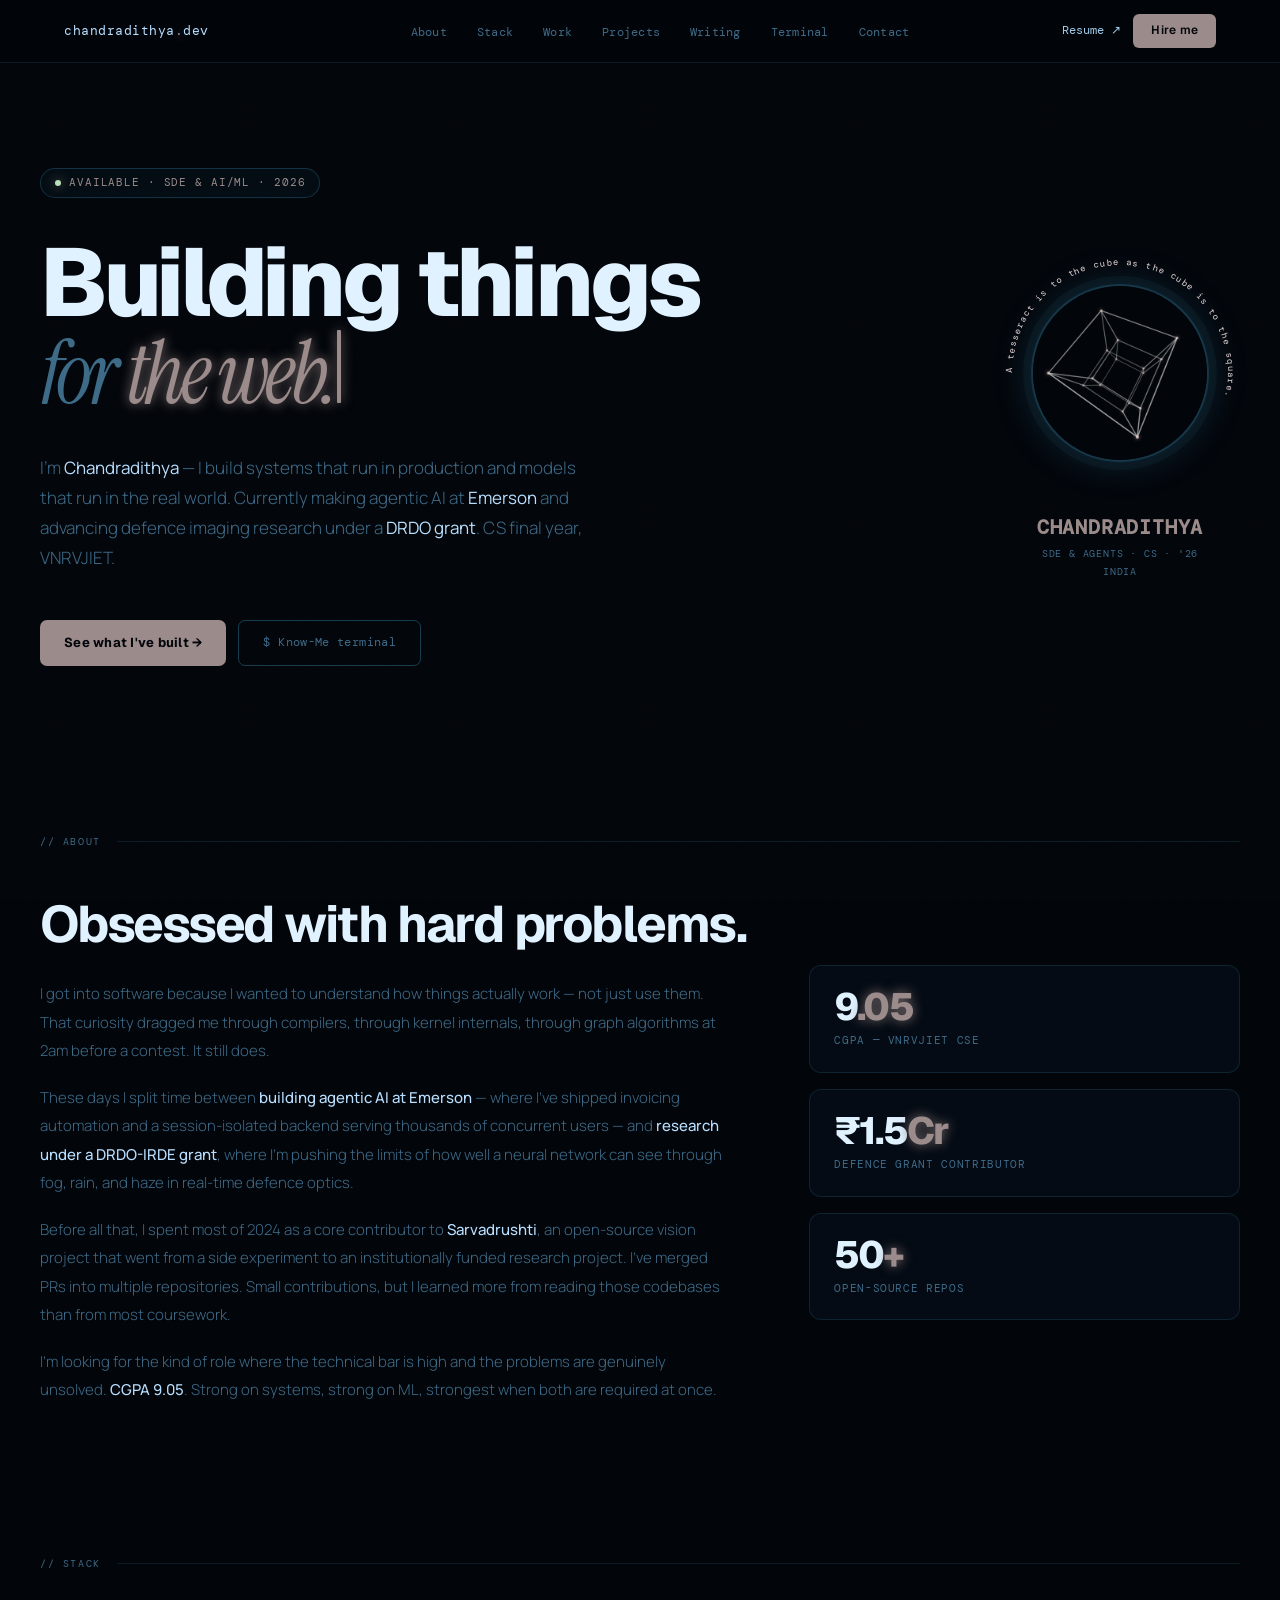
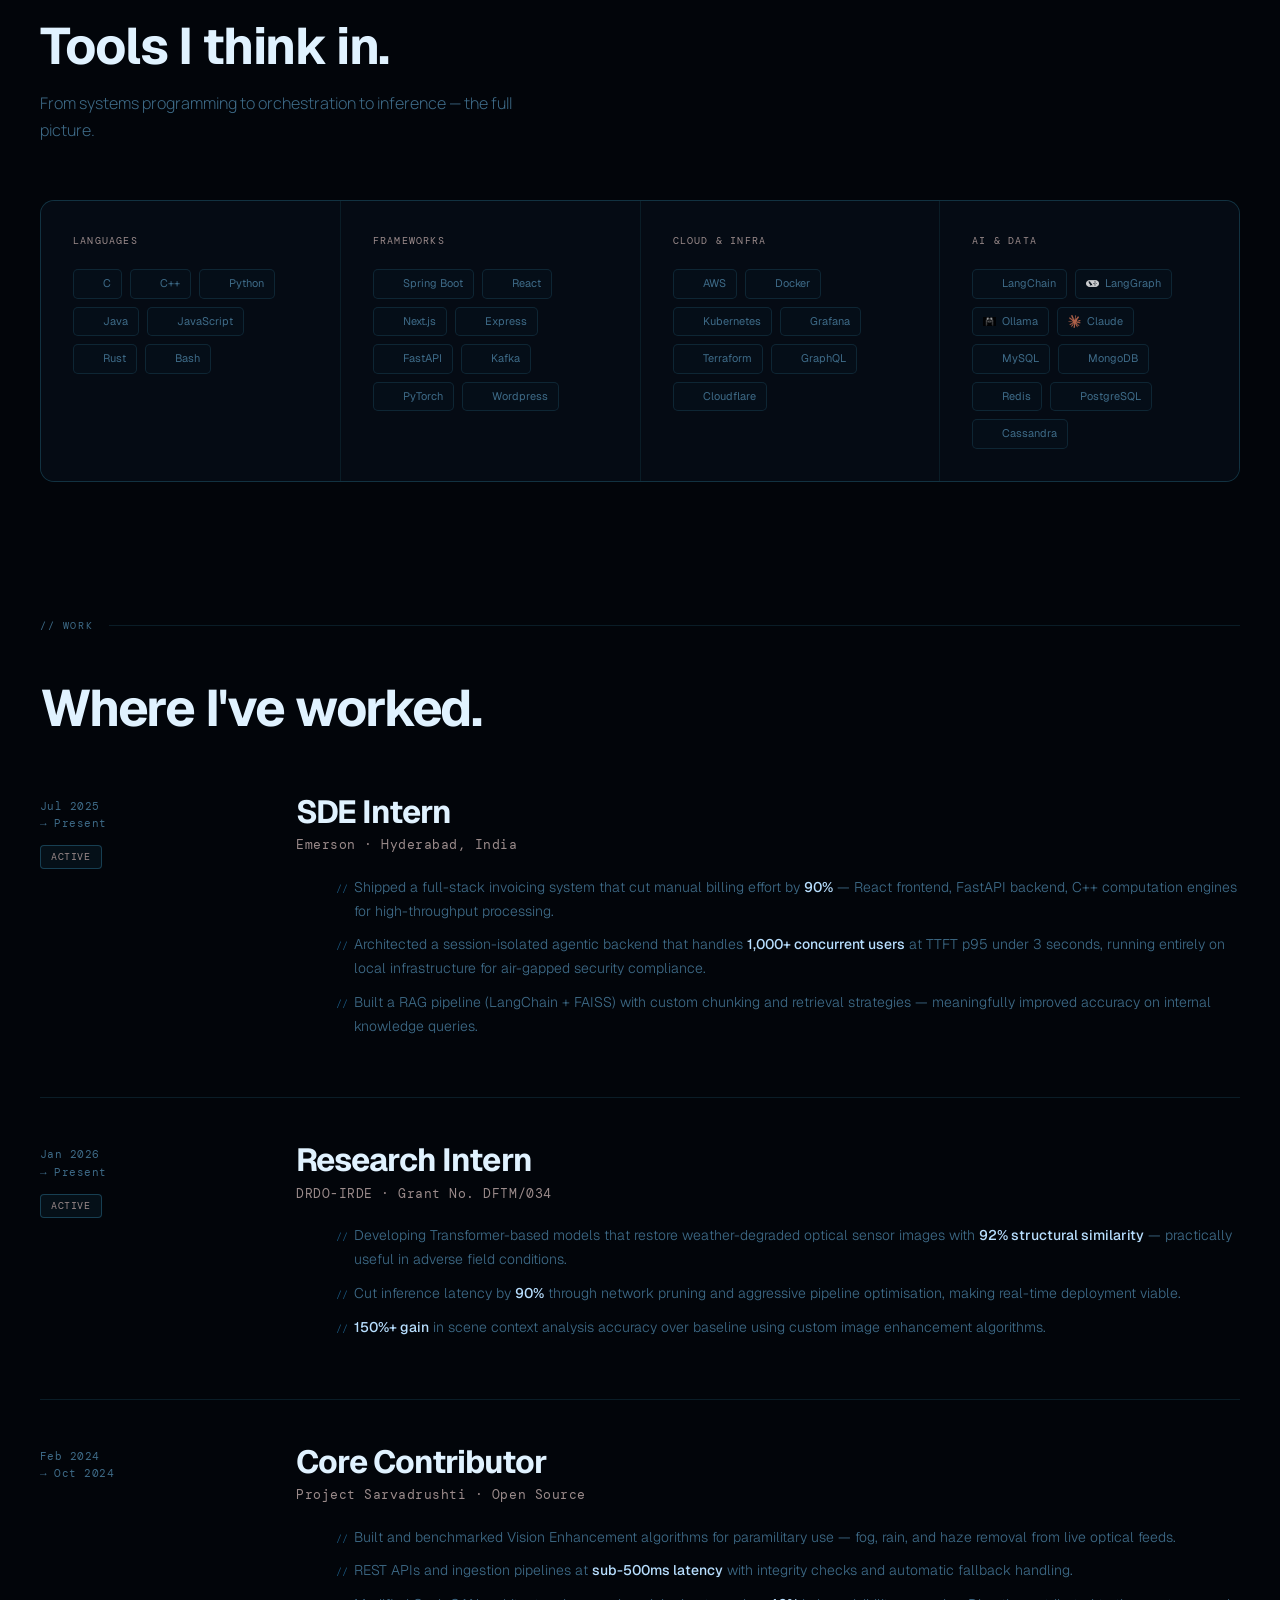
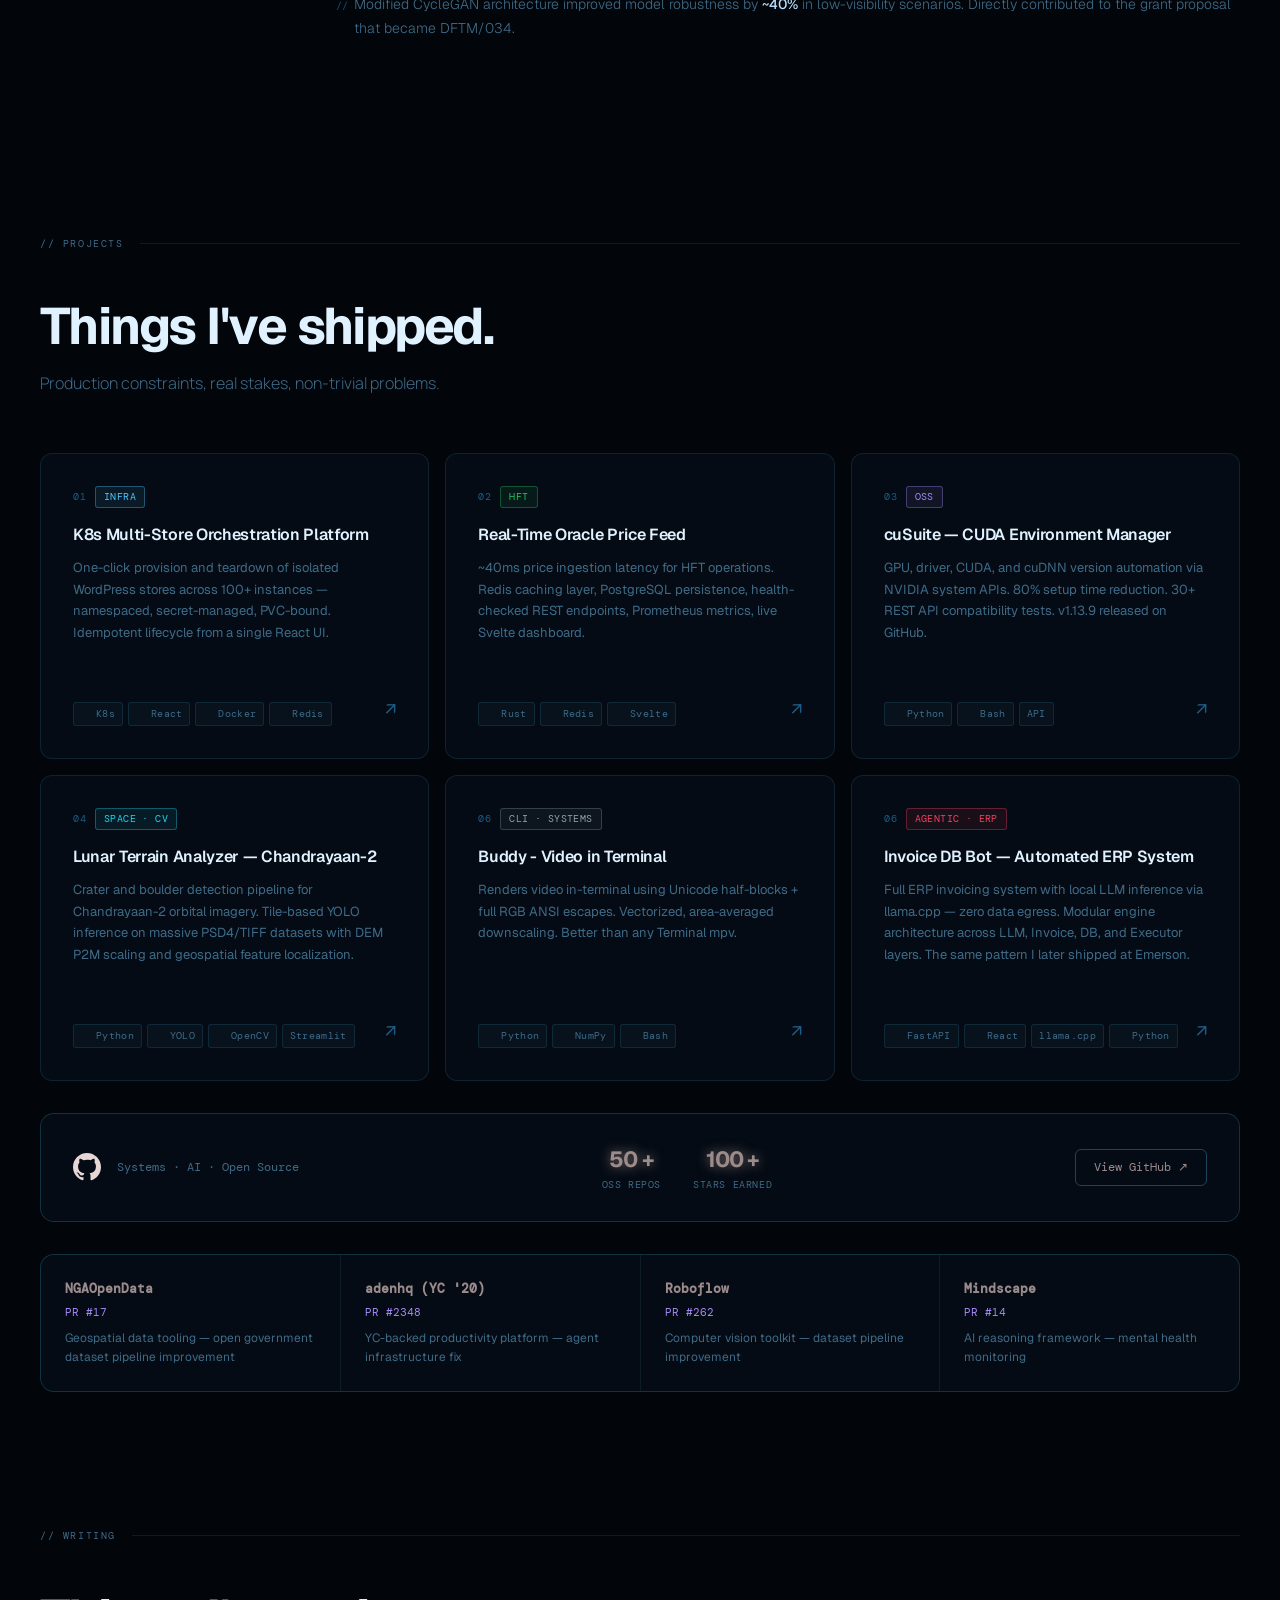
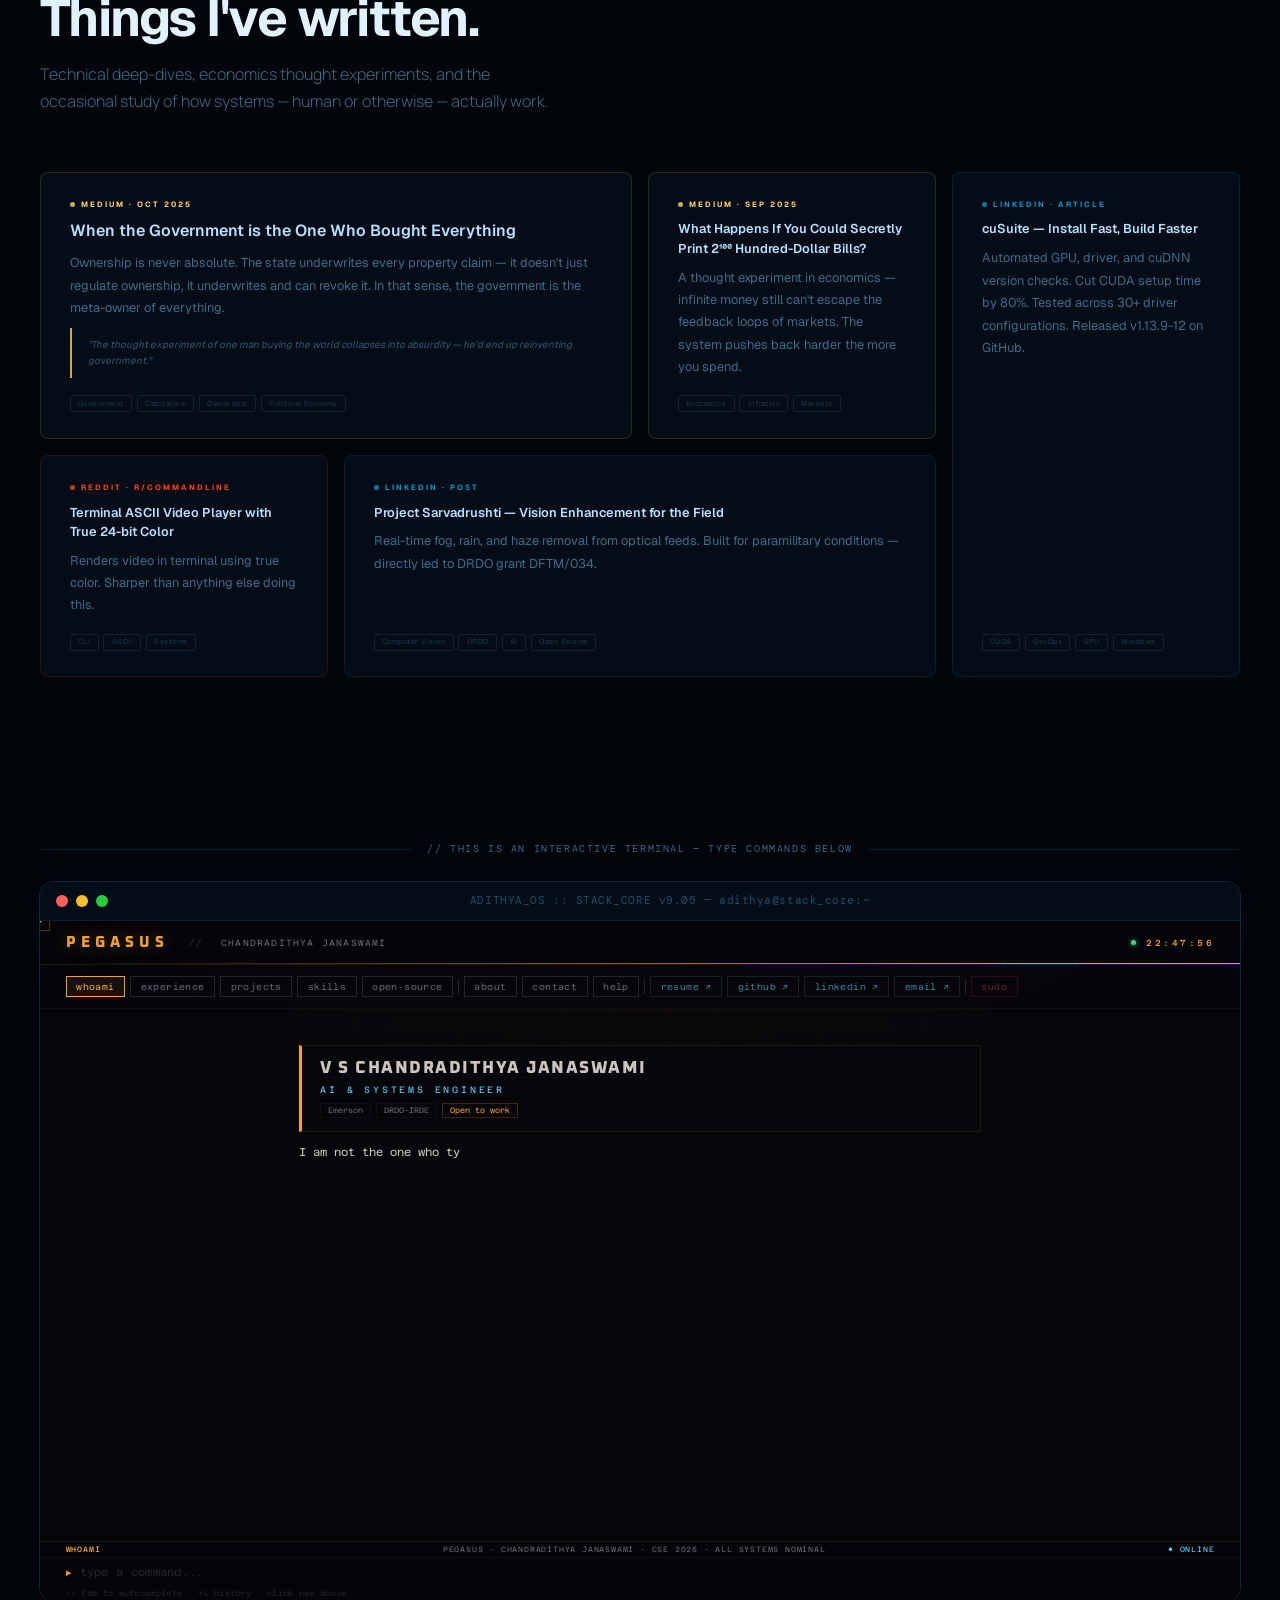
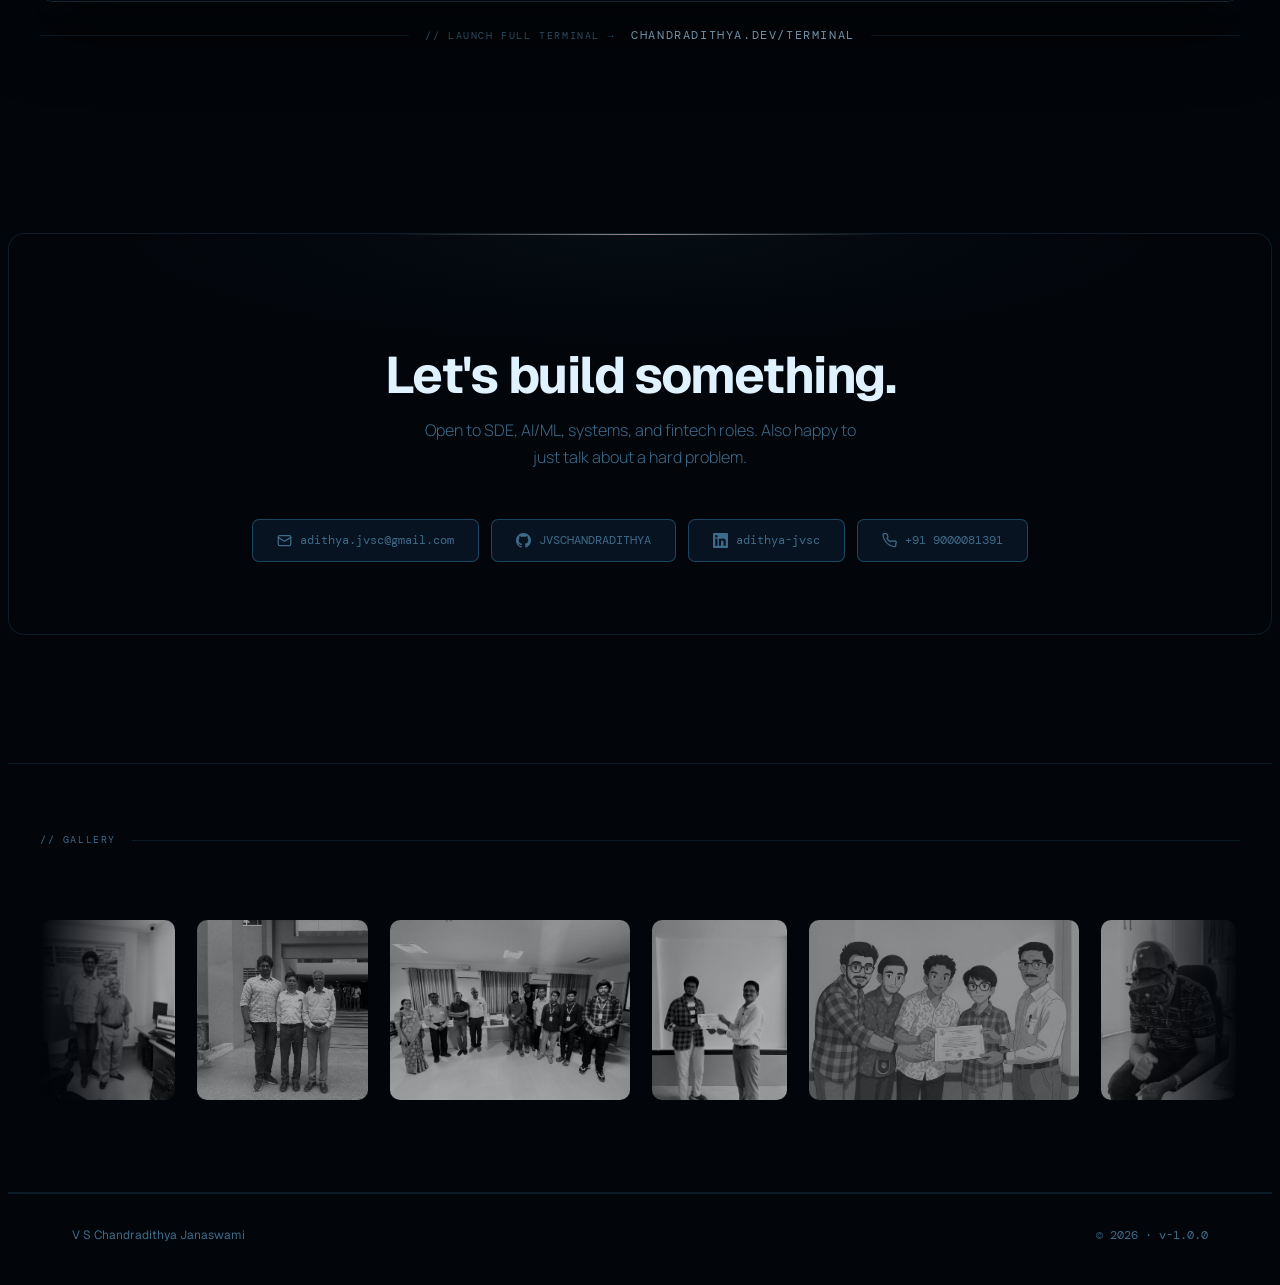
==== portfolio/index.html @ 922f22b1 "Added gallery" ====
<!DOCTYPE html>
<html lang="en">
<head>
  <meta charset="UTF-8"/>
  <meta name="viewport" content="width=device-width, initial-scale=1.0"/>
  <title>Chandradithya Janaswami</title>
  <meta name="description" content="Chandradithya's personal portfolio. SDE & AI Engineer"/>
  <link rel="icon" href="public/tess.png"/>

  <meta property="og:title" content="Chandradithya Janaswami">
  <meta property="og:description" content="SDE & AI Engineer">
  <meta property="og:image" content="https://chandradithya.dev/tess.png">
  <meta property="og:type" content="website">

  <link rel="preconnect" href="https://fonts.googleapis.com">
  <link rel="preconnect" href="https://fonts.gstatic.com" crossorigin>
  <link href="https://fonts.googleapis.com/css2?family=DM+Mono:ital,wght@0,300;0,400;0,500;1,300&family=Geist:wght@100;200;300;400;500;600;700;800;900&family=Instrument+Serif:ital@0;1&display=swap" rel="stylesheet">
  <link href="https://fonts.googleapis.com/css2?family=Newsreader:opsz,wght@6..72,300..700&display=swap" rel="stylesheet">
  <link href="https://fonts.googleapis.com/css2?family=Manrope:wght@300;400;500;600;700&display=swap" rel="stylesheet">
  <link href="https://fonts.googleapis.com/css2?family=Sora:wght@300;400;500;600&display=swap" rel="stylesheet">
  <link rel="stylesheet" href="./style_blue.css"/>
  <script src="./script.js" defer></script>
</head>
<body>
    <div id="cur"></div>
    <div id="cur-r"></div>

  <!-- <div class="blob blob-1" id="blob"></div>
  <div class="blob blob-2"></div> -->

  <!-- ══════════════════════════════ NAVBAR ══════════════════════════════ -->
  <nav>
    <div class="nav-inner">
      <a href="#" class="nav-logo">chandradithya<span class="dot">.</span>dev</a>
      <ul class="nav-center">
        <li><a href="#about" class="nav-link">About</a></li>
        <li><a href="#skills" class="nav-link">Stack</a></li>
        <li><a href="#experience" class="nav-link">Work</a></li>
        <li><a href="#projects" class="nav-link">Projects</a></li>
        <li><a href="#writing" class="nav-link">Writing</a></li>
        <li><a href="#terminal-section" class="nav-link">Terminal</a></li>
        <li><a href="#contact" class="nav-link">Contact</a></li>
      </ul>
      <div class="nav-right">
        
      <a href="https://drive.google.com/file/d/1uqGAhUbN-wBLWbTvU9dipztjOIKSKF5N/view?usp=sharing" 
        target="_blank" class="nav-link-sm">
        <span class="link-text">Resume ↗</span>
        <span class="link-icon">
          <svg width="20" height="20" viewBox="0 0 24 24" fill="none" 
              stroke="currentColor" stroke-width="1.8" 
              stroke-linecap="round" stroke-linejoin="round">
            <path d="M14 2H6a2 2 0 0 0-2 2v16a2 2 0 0 0 2 2h12a2 2 0 0 0 2-2V8z"/>
            <polyline points="14 2 14 8 20 8"/>
            <line x1="8" y1="13" x2="16" y2="13"/>
            <line x1="8" y1="17" x2="16" y2="17"/>
            <line x1="8" y1="9" x2="10" y2="9"/>
          </svg>
        </span>
      </a>
                
        <a href="mailto:adithya.jvsc@gmail.com" class="nav-cta">Hire me</a>
        <button class="nav-hamburger" id="hamburger"><span></span><span></span><span></span></button>
      </div>
    </div>
  </nav>
  <div class="nav-drawer" id="drawer">
    <a href="#about">About</a><a href="#skills">Stack</a><a href="#experience">Work</a>
    <a href="#projects">Projects</a><a href="#terminal-section">Terminal</a><a href="#contact">Contact</a>
    <a href="mailto:adithya.jvsc@gmail.com" class="drawer-cta">Hire me</a>
  </div>

  <main>

    <!-- ══════════════════════════════ HERO ══════════════════════════════ -->
    <section id="hero">
      <div class="section-inner">
        <div class="hero-grid">
          <div>
            <div class="hero-tag fade-in">Available · SDE &amp; AI/ML · 2026</div>

            <div class="hero-heading fade-in" style="transition-delay:0.1s">
              Building things
              <span class="line2">for <span class="typing-word" id="typing-target"></span><span class="typing-cursor"></span></span>
            </div>

            <p class="hero-desc fade-in" style="transition-delay:0.2s">
              I'm <strong>Chandradithya</strong> — I build systems that run in production and models that run in the real world. Currently making agentic AI at <strong>Emerson</strong> and advancing defence imaging research under a <strong>DRDO grant</strong>. CS final year, VNRVJIET.
            </p>

            <div class="hero-actions fade-in" style="transition-delay:0.3s">
              <a href="#projects" class="btn-primary">See what I've built →</a>
              <a href="#terminal-section" class="btn-ghost">$ Know-Me terminal</a>
            </div>
          </div>

          <!-- Profile image -->
          <div class="hero-image-wrap fade-in" style="transition-delay:0.4s">
            <div class="avatar-ring-wrap">
              <svg class="ring-text" viewBox="0 0 240 240" xmlns="http://www.w3.org/2000/svg">
                  <defs>
                    <path id="circle"
                      d="M 120,120 m -108,0 a 108,108 0 1,1 216,0 a 108,108 0 1,1 -216,0"/>
                  </defs>
                  <text font-family="'DM Mono', monospace" font-size="9"
                        fill="#e6d6d6" letter-spacing="1.5">
                    <textPath href="#circle">
                      A tesseract is to the cube as the cube is to the square.
                    </textPath>
                  </text>
                </svg>
              <canvas id="tesseract-canvas" class="hero-avatar" width="220" height="220"></canvas>
            </div>
            <div class="hero-image-meta">
              <b>Chandradithya</b>
              SDE & Agents · CS · '26<br>
              INDIA
            </div>
          </div>
        </div>
      </div>
    </section>

    

    <!-- ══════════════════════════════ ABOUT ══════════════════════════════ -->
    <section id="about">
      <div class="section-inner">
        <div class="section-label fade-in">// about</div>
        <h2 class="fade-in">Obsessed with hard problems.</h2>
        <div class="about-grid fade-in" style="transition-delay:0.1s">
          <div class="about-text">
            <p>I got into software because I wanted to understand how things actually work — not just use them. That curiosity dragged me through compilers, through kernel internals, through graph algorithms at 2am before a contest. It still does.</p>
            <p>These days I split time between <strong>building agentic AI at Emerson</strong> — where I've shipped invoicing automation and a session-isolated backend serving thousands of concurrent users — and <strong>research under a DRDO-IRDE grant</strong>, where I'm pushing the limits of how well a neural network can see through fog, rain, and haze in real-time defence optics.</p>
            <p>Before all that, I spent most of 2024 as a core contributor to <strong>Sarvadrushti</strong>, an open-source vision project that went from a side experiment to an institutionally funded research project. I've merged PRs into multiple repositories. Small contributions, but I learned more from reading those codebases than from most coursework.</p>
            <p>I'm looking for the kind of role where the technical bar is high and the problems are genuinely unsolved. <strong>CGPA 9.05</strong>. Strong on systems, strong on ML, strongest when both are required at once.</p>
          </div>
          <div class="about-sidebar">
            <div class="stat">
              <div class="stat-num">9<span>.05</span></div>
              <div class="stat-label">CGPA — VNRVJIET CSE</div>
            </div>
            <div class="stat">
              <div class="stat-num">₹1.5<span>Cr</span></div>
              <div class="stat-label">Defence Grant Contributor</div>
            </div>
            <div class="stat">
              <div class="stat-num">50<span>+</span></div>
              <div class="stat-label">Open-source repos</div>
            </div>
          </div>
        </div>
      </div>
    </section>

    

    <!-- ══════════════════════════════ SKILLS ══════════════════════════════ -->
    <section id="skills">
      <div class="section-inner">
        <div class="section-label fade-in">// stack</div>
        <h2 class="fade-in">Tools I think in.</h2>
        <p class="section-sub fade-in" style="transition-delay:0.1s">From systems programming to orchestration to inference — the full picture.</p>

        <div class="skills-grid fade-in" style="transition-delay:0.15s">
          <div class="skill-group">
            <div class="skill-group-name">Languages</div>
            <div class="skill-pills">
              <span class="skill-pill"><img src="https://cdn.jsdelivr.net/gh/devicons/devicon@latest/icons/c/c-original.svg" alt="">C</span>
              <span class="skill-pill"><img src="https://cdn.jsdelivr.net/gh/devicons/devicon@latest/icons/cplusplus/cplusplus-original.svg" alt="">C++</span>
              <span class="skill-pill"><img src="https://cdn.jsdelivr.net/gh/devicons/devicon@latest/icons/python/python-original.svg" alt="">Python</span>
              <span class="skill-pill"><img src="https://cdn.jsdelivr.net/gh/devicons/devicon@latest/icons/java/java-original.svg" alt="">Java</span>
              <span class="skill-pill"><img src="https://cdn.jsdelivr.net/gh/devicons/devicon@latest/icons/javascript/javascript-original.svg" alt="">JavaScript</span>
              <span class="skill-pill"><img src="https://cdn.jsdelivr.net/gh/devicons/devicon@latest/icons/rust/rust-original.svg" alt="">Rust</span>
              <span class="skill-pill"><img src="https://cdn.jsdelivr.net/gh/devicons/devicon@latest/icons/bash/bash-original.svg" alt="">Bash</span>
            </div>
          </div>
          <div class="skill-group">
            <div class="skill-group-name">Frameworks</div>
            <div class="skill-pills">
              <span class="skill-pill"><img src="https://cdn.jsdelivr.net/gh/devicons/devicon@latest/icons/spring/spring-original.svg" alt="">Spring Boot</span>
              <span class="skill-pill"><img src="https://cdn.jsdelivr.net/gh/devicons/devicon@latest/icons/react/react-original.svg" alt="">React</span>
              <span class="skill-pill"><img src="https://cdn.jsdelivr.net/gh/devicons/devicon@latest/icons/nextjs/nextjs-original.svg" alt="">Next.js</span>
              <span class="skill-pill"><img src="https://cdn.jsdelivr.net/gh/devicons/devicon@latest/icons/express/express-original.svg" alt="">Express</span>
              <span class="skill-pill"><img src="https://cdn.jsdelivr.net/gh/devicons/devicon@latest/icons/fastapi/fastapi-original.svg" alt="">FastAPI</span>
              <span class="skill-pill"><img src="https://cdn.jsdelivr.net/gh/devicons/devicon@latest/icons/apachekafka/apachekafka-original.svg" alt="">Kafka</span>
              <span class="skill-pill"><img src="https://cdn.jsdelivr.net/gh/devicons/devicon@latest/icons/pytorch/pytorch-original.svg" alt="">PyTorch</span>
              <span class="skill-pill"><img src="https://cdn.jsdelivr.net/gh/devicons/devicon@latest/icons/wordpress/wordpress-plain.svg" alt="">Wordpress</span>
            </div>
          </div>
          <div class="skill-group">
            <div class="skill-group-name">Cloud &amp; Infra</div>
            <div class="skill-pills">
              <span class="skill-pill"><img src="https://cdn.jsdelivr.net/gh/devicons/devicon@latest/icons/amazonwebservices/amazonwebservices-plain-wordmark.svg" alt="">AWS</span>
              <span class="skill-pill"><img src="https://cdn.jsdelivr.net/gh/devicons/devicon@latest/icons/docker/docker-original.svg" alt="">Docker</span>
              <span class="skill-pill"><img src="https://cdn.jsdelivr.net/gh/devicons/devicon@latest/icons/kubernetes/kubernetes-original.svg" alt="">Kubernetes</span>
              <span class="skill-pill"><img src="https://cdn.jsdelivr.net/gh/devicons/devicon@latest/icons/grafana/grafana-original.svg" alt="">Grafana</span>
              <span class="skill-pill"><img src="https://cdn.jsdelivr.net/gh/devicons/devicon@latest/icons/terraform/terraform-original.svg" alt="">Terraform</span>
              <span class="skill-pill"><img src="https://cdn.jsdelivr.net/gh/devicons/devicon@latest/icons/graphql/graphql-plain.svg" alt="">GraphQL</span>
              <span class="skill-pill"><img src="https://cdn.jsdelivr.net/gh/devicons/devicon@latest/icons/cloudflare/cloudflare-original.svg" alt="">Cloudflare</span>
            </div>
          </div>
          <div class="skill-group">
            <div class="skill-group-name">AI &amp; Data</div>
            <div class="skill-pills">
              <span class="skill-pill"><img src="https://cdn.jsdelivr.net/gh/devicons/devicon@latest/icons/python/python-original.svg" alt="">LangChain</span>
              <span class="skill-pill"><img src="public/langgraph.png" alt="">LangGraph</span>
              <span class="skill-pill"><img src="public/ollama.webp" alt="">Ollama</span>
              <span class="skill-pill"><img src="public/claude.png" alt="">Claude</span>
              <span class="skill-pill"><img src="https://cdn.jsdelivr.net/gh/devicons/devicon@latest/icons/mysql/mysql-original.svg" alt="">MySQL</span>
              <span class="skill-pill"><img src="https://cdn.jsdelivr.net/gh/devicons/devicon@latest/icons/mongodb/mongodb-original.svg" alt="">MongoDB</span>
              <span class="skill-pill"><img src="https://cdn.jsdelivr.net/gh/devicons/devicon@latest/icons/redis/redis-original.svg" alt="">Redis</span>
              <span class="skill-pill"><img src="https://cdn.jsdelivr.net/gh/devicons/devicon@latest/icons/postgresql/postgresql-original.svg" alt="">PostgreSQL</span>
              <span class="skill-pill"><img src="https://cdn.jsdelivr.net/gh/devicons/devicon@latest/icons/cassandra/cassandra-original.svg" alt="">Cassandra</span>
            </div>
          </div>
        </div>
      </div>
    </section>

    

    <!-- ══════════════════════════════ EXPERIENCE ══════════════════════════════ -->
    <section id="experience">
      <div class="section-inner">
        <div class="section-label fade-in">// work</div>
        <h2 class="fade-in">Where I've worked.</h2>

        <div class="fade-in" style="transition-delay:0.1s">

          <div class="exp-item">
            <div class="exp-meta">
              <div class="exp-date">Jul 2025<br>→ Present</div>
              <div class="exp-badge">Active</div>
            </div>
            <div>
              <div class="exp-role">SDE Intern</div>
              <div class="exp-company">Emerson · Hyderabad, India</div>
              <ul class="exp-bullets">
                <li>Shipped a full-stack invoicing system that cut manual billing effort by <strong>90%</strong> — React frontend, FastAPI backend, C++ computation engines for high-throughput processing.</li>
                <li>Architected a session-isolated agentic backend that handles <strong>1,000+ concurrent users</strong> at TTFT p95 under 3 seconds, running entirely on local infrastructure for air-gapped security compliance.</li>
                <li>Built a RAG pipeline (LangChain + FAISS) with custom chunking and retrieval strategies — meaningfully improved accuracy on internal knowledge queries.</li>
              </ul>
            </div>
          </div>

          <div class="exp-item">
            <div class="exp-meta">
              <div class="exp-date">Jan 2026<br>→ Present</div>
              <div class="exp-badge">Active</div>
            </div>
            <div>
              <div class="exp-role">Research Intern</div>
              <div class="exp-company">DRDO-IRDE · Grant No. DFTM/034</div>
              <ul class="exp-bullets">
                <li>Developing Transformer-based models that restore weather-degraded optical sensor images with <strong>92% structural similarity</strong> — practically useful in adverse field conditions.</li>
                <li>Cut inference latency by <strong>90%</strong> through network pruning and aggressive pipeline optimisation, making real-time deployment viable.</li>
                <li><strong>150%+ gain</strong> in scene context analysis accuracy over baseline using custom image enhancement algorithms.</li>
              </ul>
            </div>
          </div>

          <div class="exp-item">
            <div class="exp-meta">
              <div class="exp-date">Feb 2024<br>→ Oct 2024</div>
            </div>
            <div>
              <div class="exp-role">Core Contributor</div>
              <div class="exp-company">Project Sarvadrushti · Open Source</div>
              <ul class="exp-bullets">
                <li>Built and benchmarked Vision Enhancement algorithms for paramilitary use — fog, rain, and haze removal from live optical feeds.</li>
                <li>REST APIs and ingestion pipelines at <strong>sub-500ms latency</strong> with integrity checks and automatic fallback handling.</li>
                <li>Modified CycleGAN architecture improved model robustness by <strong>~40%</strong> in low-visibility scenarios. Directly contributed to the grant proposal that became DFTM/034.</li>
              </ul>
            </div>
          </div>

        </div>
      </div>
    </section>

    

    <!-- ══════════════════════════════ PROJECTS ══════════════════════════════ -->
    <section id="projects">
      <div class="section-inner">
        <div class="section-label fade-in">// projects</div>
        <h2 class="fade-in">Things I've shipped.</h2>
        <p class="section-sub fade-in" style="transition-delay:0.1s">Production constraints, real stakes, non-trivial problems.</p>

        <div class="projects-grid fade-in" style="transition-delay:0.15s">

          <a class="project-card" href="https://github.com/JVSCHANDRADITHYA/SendStores" target="_blank">
            <div class="project-top">
              <div class="project-meta"><span class="project-num">01</span><span class="project-tag live">Infra</span></div>
              <div class="project-title">K8s Multi-Store Orchestration Platform</div>
              <div class="project-desc">One-click provision and teardown of isolated WordPress stores across 100+ instances — namespaced, secret-managed, PVC-bound. Idempotent lifecycle from a single React UI.</div>
            </div>
            <div class="project-bottom">
              <div class="project-tech">
                <span class="tech-pill"><img src="https://cdn.jsdelivr.net/gh/devicons/devicon@latest/icons/kubernetes/kubernetes-original.svg" alt="">K8s</span>
                <span class="tech-pill"><img src="https://cdn.jsdelivr.net/gh/devicons/devicon@latest/icons/react/react-original.svg" alt="">React</span>
                <span class="tech-pill"><img src="https://cdn.jsdelivr.net/gh/devicons/devicon@latest/icons/docker/docker-original.svg" alt="">Docker</span>
                <span class="tech-pill"><img src="https://cdn.jsdelivr.net/gh/devicons/devicon@latest/icons/redis/redis-original.svg" alt="">Redis</span>
              </div>
              <div class="project-arrow">↗</div>
            </div>
          </a>

          <a class="project-card" href="https://github.com/JVSCHANDRADITHYA/Low-Latency-HFT-Data-Engine-with-Oracle-Aggregation" target="_blank">
            <div class="project-top">
              <div class="project-meta"><span class="project-num">02</span><span class="project-tag hft">HFT</span></div>
              <div class="project-title">Real-Time Oracle Price Feed</div>
              <div class="project-desc">~40ms price ingestion latency for HFT operations. Redis caching layer, PostgreSQL persistence, health-checked REST endpoints, Prometheus metrics, live Svelte dashboard.</div>
            </div>
            <div class="project-bottom">
              <div class="project-tech">
                <span class="tech-pill"><img src="https://cdn.jsdelivr.net/gh/devicons/devicon@latest/icons/rust/rust-original.svg" alt="">Rust</span>
                <span class="tech-pill"><img src="https://cdn.jsdelivr.net/gh/devicons/devicon@latest/icons/redis/redis-original.svg" alt="">Redis</span>
                <span class="tech-pill"><img src="https://cdn.jsdelivr.net/gh/devicons/devicon@latest/icons/svelte/svelte-original.svg" alt="">Svelte</span>
              </div>
              <div class="project-arrow">↗</div>
            </div>
          </a>

          <a class="project-card" href="https://github.com/JVSCHANDRADITHYA/cuSuite" target="_blank">
            <div class="project-top">
              <div class="project-meta"><span class="project-num">03</span><span class="project-tag oss">OSS</span></div>
              <div class="project-title">cuSuite — CUDA Environment Manager</div>
              <div class="project-desc">GPU, driver, CUDA, and cuDNN version automation via NVIDIA system APIs. 80% setup time reduction. 30+ REST API compatibility tests. v1.13.9 released on GitHub.</div>
            </div>
            <div class="project-bottom">
              <div class="project-tech">
                <span class="tech-pill"><img src="https://cdn.jsdelivr.net/gh/devicons/devicon@latest/icons/python/python-original.svg" alt="">Python</span>
                <span class="tech-pill"><img src="https://cdn.jsdelivr.net/gh/devicons/devicon@latest/icons/bash/bash-original.svg" alt="">Bash</span>
                <span class="tech-pill">API</span>
              </div>
              <div class="project-arrow">↗</div>
            </div>
          </a>
          <a class="project-card" href="https://github.com/JVSCHANDRADITHYA/Terrain-Analyzer-PSD4-Chandrayaan" target="_blank">
            <div class="project-top">
                <div class="project-meta"><span class="project-num">04</span><span class="project-tag space">Space · CV</span></div>
                <div class="project-title">Lunar Terrain Analyzer — Chandrayaan-2</div>
                <div class="project-desc">Crater and boulder detection pipeline for Chandrayaan-2 orbital imagery. Tile-based YOLO inference on massive PSD4/TIFF datasets with DEM P2M scaling and geospatial feature localization.</div>
            </div>
            <div class="project-bottom">
                <div class="project-tech">
                <span class="tech-pill"><img src="https://cdn.jsdelivr.net/gh/devicons/devicon@latest/icons/python/python-original.svg" alt="">Python</span>
                <span class="tech-pill"><img src="https://cdn.jsdelivr.net/gh/devicons/devicon@latest/icons/pytorch/pytorch-original.svg" alt="">YOLO</span>
                <span class="tech-pill"><img src="https://cdn.jsdelivr.net/gh/devicons/devicon@latest/icons/opencv/opencv-original.svg" alt="">OpenCV</span>
                <span class="tech-pill">Streamlit</span>
                </div>
                <div class="project-arrow">↗</div>
            </div>
            </a>

            <a class="project-card" href="https://github.com/JVSCHANDRADITHYA/buddy" target="_blank">
              <div class="project-top">
                <div class="project-meta"><span class="project-num">06</span><span class="project-tag infra">CLI · Systems</span></div>
                <div class="project-title">Buddy - Video in Terminal</div>
                <div class="project-desc">Renders video in-terminal using Unicode half-blocks + full RGB ANSI escapes. Vectorized, area-averaged downscaling. Better than any Terminal mpv. </div>
              </div>
              <div class="project-bottom">
                <div class="project-tech">
                  <span class="tech-pill"><img src="https://cdn.jsdelivr.net/gh/devicons/devicon@latest/icons/python/python-original.svg" alt="">Python</span>
                  <span class="tech-pill"><img src="https://cdn.jsdelivr.net/gh/devicons/devicon@latest/icons/numpy/numpy-original.svg" alt="">NumPy</span>
                  <span class="tech-pill"><img src="https://cdn.jsdelivr.net/gh/devicons/devicon@latest/icons/bash/bash-original.svg" alt="">Bash</span>
                </div>
                <div class="project-arrow">↗</div>
              </div>
            </a>

            <a class="project-card" href="https://github.com/JVSCHANDRADITHYA/Invoice_DB_Bot" target="_blank">
            <div class="project-top">
                <div class="project-meta"><span class="project-num">06</span><span class="project-tag agentic-erp">Agentic · ERP</span></div>
                <div class="project-title">Invoice DB Bot — Automated ERP System</div>
                <div class="project-desc">Full ERP invoicing system with local LLM inference via llama.cpp — zero data egress. Modular engine architecture across LLM, Invoice, DB, and Executor layers. The same pattern I later shipped at Emerson.</div>
            </div>
            <div class="project-bottom">
                <div class="project-tech">
                <span class="tech-pill"><img src="https://cdn.jsdelivr.net/gh/devicons/devicon@latest/icons/fastapi/fastapi-original.svg" alt="">FastAPI</span>
                <span class="tech-pill"><img src="https://cdn.jsdelivr.net/gh/devicons/devicon@latest/icons/react/react-original.svg" alt="">React</span>
                <span class="tech-pill">llama.cpp</span>
                <span class="tech-pill"><img src="https://cdn.jsdelivr.net/gh/devicons/devicon@latest/icons/python/python-original.svg" alt="">Python</span>
                </div>
                <div class="project-arrow">↗</div>
            </div>
            </a>

        </div>

        <!-- GitHub card -->
        <div class="github-strip fade-in" style="transition-delay:0.25s; border: 1px solid var(--border); border-radius: 14px; overflow: hidden; margin-top: 32px;">
          <a class="github-card" href="https://github.com/JVSCHANDRADITHYA" target="_blank">
            <div class="github-info">
              <svg class="github-icon" width="28" height="28" viewBox="0 0 24 24" fill="currentColor" style="color:#e6d6d6"><path d="M12 0C5.374 0 0 5.373 0 12c0 5.302 3.438 9.8 8.207 11.387.599.111.793-.261.793-.577v-2.234c-3.338.726-4.033-1.416-4.033-1.416-.546-1.387-1.333-1.756-1.333-1.756-1.089-.745.083-.729.083-.729 1.205.084 1.839 1.237 1.839 1.237 1.07 1.834 2.807 1.304 3.492.997.107-.775.418-1.305.762-1.604-2.665-.305-5.467-1.334-5.467-5.931 0-1.311.469-2.381 1.236-3.221-.124-.303-.535-1.524.117-3.176 0 0 1.008-.322 3.301 1.23A11.509 11.509 0 0112 5.803c1.02.005 2.047.138 3.006.404 2.291-1.552 3.297-1.23 3.297-1.23.653 1.653.242 2.874.118 3.176.77.84 1.235 1.911 1.235 3.221 0 4.609-2.807 5.624-5.479 5.921.43.372.823 1.102.823 2.222v3.293c0 .319.192.694.801.576C20.566 21.797 24 17.3 24 12c0-6.627-5.373-12-12-12z"/></svg>
              <div>
                <div class="github-sub">Systems · AI · Open Source</div>
              </div>
            </div>
            <div class="github-stats">
              <div class="gh-stat">
                <div class="gh-stat-num">50 +</div>
                <div class="gh-stat-label">OSS repos</div>
              </div>
              <div class="gh-stat">
                <div class="gh-stat-num">100 +</div>
                <div class="gh-stat-label">Stars Earned</div>
              </div>
            </div>
            <div class="github-cta">View GitHub ↗</div>
          </a>
        </div>

        <!-- OSS contributions -->
        <div class="oss-grid fade-in" style="transition-delay:0.3s">
          <a class="oss-card" href="https://github.com/NationalGalleryOfArt/opendata/pull/17" target="_blank">
            <div class="oss-repo">NGAOpenData</div>
            <div class="oss-pr">PR #17</div>
            <div class="oss-desc">Geospatial data tooling — open government dataset pipeline improvement</div>
          </a>
          <a class="oss-card" href="https://github.com/aden-hive/hive/pull/2348" target="_blank">
            <div class="oss-repo">adenhq (YC '20)</div>
            <div class="oss-pr">PR #2348</div>
            <div class="oss-desc">YC-backed productivity platform — agent infrastructure fix</div>
          </a>
          <a class="oss-card" href="https://github.com/roboflow/trackers/pull/262" target="_blank">
            <div class="oss-repo">Roboflow</div>
            <div class="oss-pr">PR #262</div>
            <div class="oss-desc">Computer vision toolkit — dataset pipeline improvement</div>
          </a>
          <a class="oss-card" href="https://github.com/omkar-334/mindscape/pull/14" target="_blank">
            <div class="oss-repo">Mindscape</div>
            <div class="oss-pr">PR #14</div>
            <div class="oss-desc">AI reasoning framework — mental health monitoring</div>
          </a>
        </div>

      </div>
    </section>

    <section id="writing">
  <div class="section-inner">
    <div class="section-label fade-in">// writing</div>
    <h2 class="fade-in">Things I've written.</h2>
    <p class="section-sub fade-in" style="transition-delay:0.05s">Technical deep-dives, economics thought experiments, and the occasional study of how systems — human or otherwise — actually work.</p>

    <div class="mosaic-grid fade-in" style="transition-delay:0.1s">

      <!-- A: big feature -->
      <a class="mosaic-card mc-a" href="https://medium.com/@adithya.jvsc/when-the-government-is-the-one-who-bought-everything-1fe98b5ee712" target="_blank" rel="noopener">
        <div class="mc-hover-overlay">
          <span class="ho-source">Medium · 4 min read · Oct 2025</span>
          <div class="ho-title">When the Government is the One Who Bought Everything</div>
          <div class="ho-desc">Why private property is an illusion nested inside public sovereignty — and what happens when you follow that logic all the way down.</div>
          <span class="ho-cta">↗ read on Medium</span>
        </div>
        <div class="mc-content">
          <span class="mc-source">Medium · Oct 2025</span>
          <div class="mc-title">When the Government is the One Who Bought Everything</div>
          <div class="mc-desc">Ownership is never absolute. The state underwrites every property claim — it doesn't just regulate ownership, it underwrites and can revoke it. In that sense, the government is the meta-owner of everything.</div>
          <div class="mc-pull">"The thought experiment of one man buying the world collapses into absurdity — he'd end up reinventing government."</div>
          <div class="mc-tags">
            <span class="mc-tag">Government</span>
            <span class="mc-tag">Capitalism</span>
            <span class="mc-tag">Ownership</span>
            <span class="mc-tag">Political Economy</span>
          </div>
        </div>
      </a>

      <!-- B -->
      <a class="mosaic-card mc-b" href="https://medium.com/@adithya.jvsc/what-happens-if-you-could-secretly-print-2%C2%B9%E2%81%B0%E2%81%B0-usd-notes-a-thought-experiment-in-economics-7da4a85add4d" target="_blank" rel="noopener">
        <div class="mc-hover-overlay">
          <span class="ho-source">Medium · 3 min read · Sep 2025</span>
          <div class="ho-title">What if you printed 2¹⁰⁰ hundred-dollar bills?</div>
          <div class="ho-desc">Even omnipotent wealth can't beat the invisible hand. The more you spend, the less your money buys.</div>
          <span class="ho-cta">↗ read on Medium</span>
        </div>
        <div class="mc-content">
          <span class="mc-source">Medium · Sep 2025</span>
          <div class="mc-title">What Happens If You Could Secretly Print 2¹⁰⁰ Hundred-Dollar Bills?</div>
          <div class="mc-desc">A thought experiment in economics — infinite money still can't escape the feedback loops of markets. The system pushes back harder the more you spend.</div>
          <div class="mc-tags">
            <span class="mc-tag">Economics</span>
            <span class="mc-tag">Inflation</span>
            <span class="mc-tag">Markets</span>
          </div>
        </div>
      </a>

      <!-- E: cuSuite — tall right column -->
      <a class="mosaic-card mc-e" href="https://www.linkedin.com/pulse/cusuite-install-fast-build-faster-v-s-chandradithya-janaswami-wrcpc/" target="_blank" rel="noopener">
        <div class="mc-hover-overlay">
          <span class="ho-source">LinkedIn · Technical Article</span>
          <div class="ho-title">cuSuite — Install Fast, Build Faster</div>
          <div class="ho-desc">A deep-dive into how cuSuite automates GPU, driver, CUDA, and cuDNN version resolution — cutting environment setup from hours to minutes across 30+ driver configurations. Released v1.13.9-12 on GitHub. Built because setting up CUDA on Windows is genuinely painful and nobody should have to do it manually twice.</div>
          <span class="ho-cta">↗ read on LinkedIn</span>
        </div>
        <div class="mc-content">
          <span class="mc-source">LinkedIn · Article</span>
          <div class="mc-title">cuSuite — Install Fast, Build Faster</div>
          <div class="mc-desc">Automated GPU, driver, and cuDNN version checks. Cut CUDA setup time by 80%. Tested across 30+ driver configurations. Released v1.13.9-12 on GitHub.</div>
          <div class="mc-tags">
            <span class="mc-tag">CUDA</span>
            <span class="mc-tag">DevOps</span>
            <span class="mc-tag">GPU</span>
            <span class="mc-tag">Windows</span>
          </div>
        </div>
      </a>

      <!-- C: Reddit -->
      <a class="mosaic-card mc-c" href="https://www.reddit.com/r/commandline/comments/1rwydjy/i_made_a_terminal_video_ascii_player_that_uses/" target="_blank" rel="noopener">
        <div class="mc-hover-overlay">
          <span class="ho-source">Reddit · r/commandline</span>
          <div class="ho-title">Terminal ASCII Video Player — True 24-bit Color</div>
          <div class="ho-desc">Renders video directly in the terminal using true 24-bit color output — sharper and more accurate than anything else doing this.</div>
          <span class="ho-cta">↗ view on Reddit</span>
        </div>
        <div class="mc-content">
          <span class="mc-source">Reddit · r/commandline</span>
          <div class="mc-title">Terminal ASCII Video Player with True 24-bit Color</div>
          <div class="mc-desc">Renders video in terminal using true color. Sharper than anything else doing this.</div>
          <div class="mc-tags">
            <span class="mc-tag">CLI</span>
            <span class="mc-tag">ASCII</span>
            <span class="mc-tag">Systems</span>
          </div>
        </div>
      </a>

      <!-- D: Sarvadrushti -->
      <a class="mosaic-card mc-d" href="https://www.linkedin.com/posts/project-sarvadrushti_ai-computervision-innovation-activity-7301635137543278592-3hrP" target="_blank" rel="noopener">
        <div class="mc-hover-overlay">
          <span class="ho-source">LinkedIn · Project Post</span>
          <div class="ho-title">Project Sarvadrushti — Vision Enhancement for the Field</div>
          <div class="ho-desc">Fog, rain, and haze removal from live optical feeds built for paramilitary use. Modified CycleGAN improved robustness ~40% in low-visibility conditions — directly led to DRDO grant DFTM/034.</div>
          <span class="ho-cta">↗ view on LinkedIn</span>
        </div>
        <div class="mc-content">
          <span class="mc-source">LinkedIn · Post</span>
          <div class="mc-title">Project Sarvadrushti — Vision Enhancement for the Field</div>
          <div class="mc-desc">Real-time fog, rain, and haze removal from optical feeds. Built for paramilitary conditions — directly led to DRDO grant DFTM/034.</div>
          <div class="mc-tags">
            <span class="mc-tag">Computer Vision</span>
            <span class="mc-tag">DRDO</span>
            <span class="mc-tag">AI</span>
            <span class="mc-tag">Open Source</span>
          </div>
        </div>
      </a>

    </div>
  </div>
</section>

    

    <!-- ══════════════════════════════ TERMINAL ══════════════════════════════ -->
    <section id="terminal-section">
      <div class="terminal-label">// This is an interactive terminal — type commands below</div>
      <div class="terminal-wrapper fade-in">
        <div class="terminal-chrome">
          <div class="chrome-dot r"></div><div class="chrome-dot y"></div><div class="chrome-dot g"></div>
          <div class="chrome-title">ADITHYA_OS :: STACK_CORE v9.05 — adithya@stack_core:~</div>
        </div>
        <iframe id="terminal-iframe" width="100%" height="680px" style="border:none;"></iframe>
      </div><br>
      <div class="terminal-label">// Launch full terminal → <a href="https://chandradithya.dev/terminal" target="_blank" class="nav-link-sm">chandradithya.dev/terminal</a></div>
    </section>


    <!-- ══════════════════════════════ CONTACT ══════════════════════════════ -->
    <section id="contact">
    <div class="contact-inner fade-in">
        <h2>Let's build something.</h2>
        <p class="section-sub">Open to SDE, AI/ML, systems, and fintech roles. Also happy to just talk about a hard problem.</p>
        <div class="contact-links">

        <a href="mailto:adithya.jvsc@gmail.com" class="contact-link">
            <svg width="15" height="15" viewBox="0 0 24 24" fill="none" stroke="currentColor" stroke-width="2" stroke-linecap="round" stroke-linejoin="round"><rect x="2" y="4" width="20" height="16" rx="2"/><path d="m22 7-8.97 5.7a1.94 1.94 0 0 1-2.06 0L2 7"/></svg>
            adithya.jvsc@gmail.com
        </a>

        <a href="https://github.com/JVSCHANDRADITHYA" target="_blank" class="contact-link">
            <svg width="15" height="15" viewBox="0 0 24 24" fill="currentColor"><path d="M12 0C5.374 0 0 5.373 0 12c0 5.302 3.438 9.8 8.207 11.387.599.111.793-.261.793-.577v-2.234c-3.338.726-4.033-1.416-4.033-1.416-.546-1.387-1.333-1.756-1.333-1.756-1.089-.745.083-.729.083-.729 1.205.084 1.839 1.237 1.839 1.237 1.07 1.834 2.807 1.304 3.492.997.107-.775.418-1.305.762-1.604-2.665-.305-5.467-1.334-5.467-5.931 0-1.311.469-2.381 1.236-3.221-.124-.303-.535-1.524.117-3.176 0 0 1.008-.322 3.301 1.23A11.509 11.509 0 0 1 12 5.803c1.02.005 2.047.138 3.006.404 2.291-1.552 3.297-1.23 3.297-1.23.653 1.653.242 2.874.118 3.176.77.84 1.235 1.911 1.235 3.221 0 4.609-2.807 5.624-5.479 5.921.43.372.823 1.102.823 2.222v3.293c0 .319.192.694.801.576C20.566 21.797 24 17.3 24 12c0-6.627-5.373-12-12-12z"/></svg>
            JVSCHANDRADITHYA
        </a>

        <a href="https://linkedin.com/in/adithya-jvsc" target="_blank" class="contact-link">
            <svg width="15" height="15" viewBox="0 0 24 24" fill="currentColor"><path d="M20.447 20.452h-3.554v-5.569c0-1.328-.027-3.037-1.852-3.037-1.853 0-2.136 1.445-2.136 2.939v5.667H9.351V9h3.414v1.561h.046c.477-.9 1.637-1.85 3.37-1.85 3.601 0 4.267 2.37 4.267 5.455v6.286zM5.337 7.433a2.062 2.062 0 0 1-2.063-2.065 2.064 2.064 0 1 1 2.063 2.065zm1.782 13.019H3.555V9h3.564v11.452zM22.225 0H1.771C.792 0 0 .774 0 1.729v20.542C0 23.227.792 24 1.771 24h20.451C23.2 24 24 23.227 24 22.271V1.729C24 .774 23.2 0 22.222 0h.003z"/></svg>
            adithya-jvsc
        </a>

        <a href="tel:+919000081391" class="contact-link">
            <svg width="15" height="15" viewBox="0 0 24 24" fill="none" stroke="currentColor" stroke-width="2" stroke-linecap="round" stroke-linejoin="round"><path d="M22 16.92v3a2 2 0 0 1-2.18 2 19.79 19.79 0 0 1-8.63-3.07A19.5 19.5 0 0 1 4.69 12 19.79 19.79 0 0 1 1.61 3.18 2 2 0 0 1 3.59 1h3a2 2 0 0 1 2 1.72c.127.96.361 1.903.7 2.81a2 2 0 0 1-.45 2.11L7.91 8.5a16 16 0 0 0 5.59 5.59l.91-.91a2 2 0 0 1 2.11-.45c.907.339 1.85.573 2.81.7A2 2 0 0 1 22 16.92z"/></svg>
            +91 9000081391
        </a>

        </div>
    </div>
    </section>

    
<!-- ══════════════════════════════ GALLERY ══════════════════════════════ -->
<section class="futuristic-gallery">
  <div class="section-inner">

    <div class="section-label fade-in">// gallery</div>

    <div class="gallery-wrap fade-in" style="transition-delay:0.1s">
      <div class="gallery-track">

        <!-- ORIGINAL -->
        <img src="imgs/img1.png">
        <img src="imgs/img2.png">
        <img src="imgs/img3.png">
        <img src="imgs/img4.png">
        <img src="imgs/img5.png">
        <img src="imgs/img6.png">
        <img src="imgs/img7.png">
        <img src="imgs/img8.png">
        <img src="imgs/img9.png">

        <!-- DUPLICATE -->
        <img src="imgs/img1.png">
        <img src="imgs/img2.png">
        <img src="imgs/img3.png">
        <img src="imgs/img4.png">
        <img src="imgs/img5.png">
        <img src="imgs/img6.png">
        <img src="imgs/img7.png">
        <img src="imgs/img8.png">
        <img src="imgs/img9.png">

      </div>
    </div>

  </div>
</section>


  </main>

  <footer>
    <span class="footer-name">V S Chandradithya Janaswami</span>
    <span class="footer-copy">© 2026 · v-1.0.0</span>
  </footer>
</body>
</html>
---- portfolio/style_blue.css ----
:root {
      /* ── Blue palette (matches terminal) ── */
      --bg:     #02050a;
      --bg1:    #050b14;
      --bg2:    #081321;
      --bg3:    #0c1e32;

      --accent:  #9b8b8b;
      --accent2: #2aa8e8;
      --dim:     #1c5c85;
      --amber:   #7dd3fc;
      --red:     #ff5c7c;
      --blue:    #60a5fa;
      --violet:  #a78bfa;
      --resume-color : #a0cde9;

      --text:   #b8dfff;
      --muted:  #3e6b88;
      --faint:  #1e3a52;

      --border:       rgba(76,201,255,0.12);
      --border-hover: rgba(76,201,255,0.28);
      --glow:    0 0 12px #7e7171;
      --glow-lg: 0 0 40px rgba(76,201,255,0.18);

      --pad: clamp(24px, 5vw, 80px);
    }

    /* keep your section styling */
.futuristic-gallery {
  margin-top: 60px;
  border-top: 1px solid var(--border);
  border-bottom: 1px solid var(--border);
}

/* wrapper INSIDE section-inner */
.gallery-wrap {
  overflow: hidden;
  padding: 24px 0;

  /* 🔥 fade aligned to container edges */
  -webkit-mask-image: linear-gradient(
    to right,
    transparent 0%,
    black 10%,
    black 90%,
    transparent 100%
  );
  mask-image: linear-gradient(
    to right,
    transparent 0%,
    black 10%,
    black 90%,
    transparent 100%
  );
}

/* track */
.gallery-track {
  display: flex;
  gap: 22px;
  width: max-content;
  animation: gallery-scroll 30s linear infinite;
}

/* images */
.gallery-track img {
  height: 180px;
  border-radius: 10px;

  filter: grayscale(100%) contrast(105%) brightness(0.9);
  opacity: 0.75;

  transition: all 0.35s ease;
}

.gallery-track img:hover {
  filter: grayscale(0%);
  opacity: 1;
  transform: scale(1.04);
}

/* seamless loop */
@keyframes gallery-scroll {
  from {
    transform: translateX(0);
  }
  to {
    transform: translateX(calc(-50% - 11px));
  }
}

/* pause */
.futuristic-gallery:hover .gallery-track {
  animation-play-state: paused;
}
    html { scroll-behavior: smooth; }

    body {
      background: var(--bg); color: var(--text);
      font-family: 'Geist', sans-serif; font-size: 15px; line-height: 1.6;
      -webkit-font-smoothing: antialiased; overflow-x: hidden;
    }

    /* Noise grain */
    body::before {
      content: ''; position: fixed; inset: 0;
      background-image: url("data:image/svg+xml,%3Csvg viewBox='0 0 256 256' xmlns='http://www.w3.org/2000/svg'%3E%3Cfilter id='n'%3E%3CfeTurbulence type='fractalNoise' baseFrequency='0.85' numOctaves='4' stitchTiles='stitch'/%3E%3C/filter%3E%3Crect width='100%25' height='100%25' filter='url(%23n)' opacity='0.035'/%3E%3C/svg%3E");
      background-size: 200px; pointer-events: none; z-index: 0; opacity: 0.5;
    }

    /* Ambient glow blobs */
    .blob {
      position: fixed; border-radius: 50%; pointer-events: none; z-index: 0;
      filter: blur(80px);
    }
    .blob-1 {
      width: 600px; height: 600px;
      background: radial-gradient(circle, rgba(76,201,255,0.06) 0%, transparent 70%);
      top: -200px; right: -150px;
    }
    .blob-2 {
      width: 400px; height: 400px;
      background: radial-gradient(circle, rgba(42,168,232,0.04) 0%, transparent 70%);
      bottom: 20%; left: -100px;
    }

    /* ══════════════════════════════
       NAVBAR
    ══════════════════════════════ */
    nav {
      position: fixed; top: 0; left: 0; right: 0; z-index: 100;
      height: 62px;
      background: rgba(2,5,10,0.92);
      backdrop-filter: blur(24px); -webkit-backdrop-filter: blur(24px);
      border-bottom: 1px solid var(--border);
    }
    .nav-inner {
      display: flex; align-items: center; justify-content: space-between;
      height: 100%; padding: 0 var(--pad);
    }
    .nav-logo {
      font-family: 'DM Mono', monospace; font-size: 13px; font-weight: 400;
      color: var(--text); text-decoration: none; letter-spacing: 0.04em;
      flex-shrink: 0
    }

    .nav-logo:hover { text-shadow: #22d3ee 1px 1px 8px; transition: text-shadow 0.1s ease; }
    
    .nav-logo .dot { color: var(--accent); text-shadow: #dbdbdb 1px 1px 8px;  }

    .nav-center {
      display: flex; align-items: center; gap: 2px; list-style: none;
      position: absolute; left: 50%; transform: translateX(-50%);
    }
    .nav-center a {
      font-size: 12px; color: var(--muted); text-decoration: none;
      padding: 6px 14px; border-radius: 6px; transition: color 0.2s, background 0.2s;
      letter-spacing: 0.02em; font-family: 'DM Mono', monospace;
    }
    .nav-center a:hover { color: var(--text); background: rgba(76,201,255,0.06); }
    .nav-center a.active { color: var(--accent); background: rgba(76,201,255,0.08); }

    .nav-right { display: flex; align-items: center; gap: 12px; flex-shrink: 0; }
    .nav-link-sm {
      font-size: 12px; color: var(--resume-color); text-decoration: none;
      font-family: 'DM Mono', monospace; transition: color 0.2s;
    }

    .nav-link-sm .link-icon { display: none; }

    @media (max-width: 768px) {
      .nav-link-sm .link-text { display: none; }
      .nav-link-sm .link-icon { display: inline-flex; align-items: center; }
    }

    .nav-link-sm:hover { color: var(--accent)}

    .nav-cta {
      font-size: 12px; font-weight: 600; padding: 7px 18px;
      background: var(--accent); color: #02050a; border-radius: 6px;
      text-decoration: none; transition: all 0.2s; letter-spacing: 0.02em;
    }
    .nav-cta:hover { background: var(--amber); transform: translateY(-1px); box-shadow: var(--glow); }

    .nav-hamburger {
      display: none; flex-direction: column; gap: 5px;
      cursor: pointer; background: none; border: none; padding: 4px;
    }
    .nav-hamburger span { display: block; width: 22px; height: 1.5px; background: var(--muted); transition: all 0.3s; }

    .nav-drawer {
      display: none; position: fixed; top: 62px; left: 0; right: 0;
      background: rgba(2,5,10,0.98); backdrop-filter: blur(20px);
      border-bottom: 1px solid var(--border);
      flex-direction: column; padding: 16px var(--pad) 24px; gap: 4px; z-index: 99;
    }
    .nav-drawer.open { display: flex; }
    .nav-drawer a { font-size: 14px; color: var(--muted); text-decoration: none; padding: 10px 12px; border-radius: 6px; transition: all 0.2s; font-family: 'DM Mono', monospace; }
    .nav-drawer a:hover { color: var(--accent); background: rgba(76,201,255,0.06); }
    .nav-drawer .drawer-cta { margin-top: 8px; padding: 10px 12px; background: var(--accent); color: #02050a; border-radius: 6px; font-weight: 700; text-align: center; }

    /* ══════════════════════════════
       LAYOUT
    ══════════════════════════════ */
    main { position: relative; z-index: 1; }
    section { padding: 68px 0; width: 100%; }
    .section-inner { max-width: 1200px; margin: 0 auto; }

    .divider { padding: 0 var(--pad); }
    .divider hr { border: none; border-top: 1px solid var(--border); max-width: 1200px; margin: 0 auto; }

    /* ══════════════════════════════
       SECTION LABELS + HEADINGS
    ══════════════════════════════ */
    
    p { font-family: 'Manrope', sans-serif; }
    .section-label {
      font-family: 'DM Mono', monospace; font-size: 10px; text-transform: uppercase;
      letter-spacing: 0.16em; color: var(--muted); margin-bottom: 48px;
      display: flex; align-items: center; gap: 16px;
    }
    .section-label::after { content: ''; flex: 1; height: 1px; background: var(--border); }

    h2 {
      font-size: clamp(32px, 4vw, 54px); font-weight: 700;
      letter-spacing: -0.03em; color: #e0f2ff; line-height: 1.05; margin-bottom: 14px;
    }
    .section-sub {
      color: var(--muted); font-size: 16px; max-width: 520px;
      line-height: 1.7; margin-bottom: 56px; font-weight: 300;
    }

    /* ══════════════════════════════
       HERO — typing + profile image
    ══════════════════════════════ */
    #hero { padding-top: 160px; padding-bottom: 100px; }

    .hero-grid {
      display: grid;
      grid-template-columns: 1fr auto;
      gap: 64px; align-items: center;
    }

    .hero-tag {
      display: inline-flex; align-items: center; gap: 8px;
      font-size: 11px; font-family: 'DM Mono', monospace; letter-spacing: 0.08em;
      color: var(--accent); text-transform: uppercase; margin-bottom: 36px;
      padding: 5px 14px; border: 1px solid rgba(76,201,255,0.2); border-radius: 100px;
      background: rgba(76,201,255,0.04);
    }
    .hero-tag::before {
      content: ''; width: 6px; height: 6px; border-radius: 50%;
      background: #b9e1b9; box-shadow: var(--glow);
      animation: pulse 2s ease-in-out infinite;
    }
    @keyframes pulse { 0%,100%{opacity:1} 50%{opacity:0.3} }

    .hero-heading {
      font-size: clamp(52px, 7.5vw, 108px);
      font-weight: 800; line-height: 1.0;
      letter-spacing: -0.045em;
      color: #e0f2ff;
      margin-bottom: 0;
    }
    .hero-heading .line2 {
      display: block; color: var(--muted); font-weight: 300;
      font-family: 'Instrument Serif', serif; font-style: italic;
      font-size: 0.9em;
    }

    /* typing word */
    .typing-word {
      color: var(--accent);
      text-shadow: var(--glow);
      position: relative;
      white-space: nowrap;
    }
    .typing-cursor {
      display: inline-block; width: 4px;
      background: var(--accent);
      animation: blink 0.9s step-end infinite;
      vertical-align: baseline;
      margin-left: 2px;
      height: 0.85em;
      border-radius: 1px;
      box-shadow: var(--glow);
    }
    @keyframes blink { 50% { opacity: 0; } }

    .hero-desc {
      font-size: 17px; color: var(--muted);
      max-width: 560px; line-height: 1.75; margin: 36px 0 48px; font-weight: 300;
    }
    .hero-desc strong { color: var(--text); font-weight: 400; }
    .hero-desc a { color: var(--accent); text-decoration: none; border-bottom: 1px solid rgba(76,201,255,0.3); transition: border-color 0.2s; }
    .hero-desc a:hover { border-color: var(--accent); }

    .hero-actions { display: flex; gap: 12px; flex-wrap: wrap; }

    .btn-primary {
      display: inline-flex; align-items: center; gap: 8px; padding: 12px 24px;
      background: var(--accent); color: #02050a; font-size: 13px; font-weight: 700;
      border-radius: 7px; text-decoration: none; transition: all 0.2s; letter-spacing: 0.02em;
    }
    .btn-primary:hover { background: var(--amber); transform: translateY(-1px); box-shadow: var(--glow); }

    .btn-ghost {
      display: inline-flex; align-items: center; gap: 8px; padding: 12px 24px;
      border: 1px solid var(--border-hover); color: var(--muted); font-size: 12px;
      border-radius: 7px; text-decoration: none; cursor: pointer; background: transparent;
      transition: all 0.2s; font-family: 'DM Mono', monospace; letter-spacing: 0.03em;
    }
    .btn-ghost:hover { color: var(--accent); border-color: var(--accent); background: rgba(76,201,255,0.04); }

    /* Profile image */
    .hero-image-wrap {
      display: flex; flex-direction: column; align-items: center; gap: 16px;
      flex-shrink: 0;
    }
    .hero-avatar {
      width: 220px; height: 220px; border-radius: 50%;
      border: 2px solid rgba(76,201,255,0.25);
      box-shadow: 0 0 0 8px rgba(76,201,255,0.04), var(--glow-lg);
      object-fit: cover; display: block;
      background: var(--bg2);
      /* If no image — shows initials */
      position: relative; overflow: hidden;
    }
    .avatar-placeholder {
      width: 220px; height: 220px; border-radius: 50%;
      border: 2px solid rgba(76,201,255,0.25);
      box-shadow: 0 0 0 8px rgba(76,201,255,0.04), var(--glow-lg);
      background: var(--bg2);
      display: flex; align-items: center; justify-content: center;
      font-family: 'Instrument Serif', serif; font-size: 52px; font-style: italic;
      color: var(--accent); opacity: 0.8;
    }
    .hero-image-meta {
      text-align: center;
      font-family: 'DM Mono', monospace; font-size: 10px;
      color: var(--muted); letter-spacing: 0.08em; text-transform: uppercase;
      line-height: 1.8;
    }
    .hero-image-meta b { color: var(--accent); display: block; font-size: 20px; }

    /* ══════════════════════════════
       ABOUT
    ══════════════════════════════ */
    .about-grid {
      display: grid; grid-template-columns: 1.6fr 1fr; gap: 80px; align-items: start;
    }
    .about-text { color: var(--muted); font-size: 15px; line-height: 1.9; font-weight: 300; }
    .about-text p+p { margin-top: 18px; }
    .about-text strong { color: var(--text); font-weight: 500; }

    .about-sidebar { display: flex; flex-direction: column; gap: 16px; }
    .stat {
      padding: 22px 24px; border: 1px solid var(--border); border-radius: 12px;
      background: var(--bg1); transition: border-color 0.2s, background 0.2s;
    }
    .stat:hover { border-color: var(--border-hover); background: var(--bg2); box-shadow: var(--glow-lg); }
    .stat-num { font-size: 38px; font-weight: 800; color: #e0f2ff; letter-spacing: -0.05em; line-height: 1; margin-bottom: 6px; }
    .stat-num span { color: var(--accent); text-shadow: var(--glow); }
    .stat-label { font-size: 11px; color: var(--muted); font-family: 'DM Mono', monospace; letter-spacing: 0.06em; text-transform: uppercase; }

    /* ══════════════════════════════
       SKILLS
    ══════════════════════════════ */
    .skills-grid {
      display: grid; grid-template-columns: repeat(4,1fr);
      gap: 1px; border: 1px solid var(--border); border-radius: 14px;
      overflow: hidden; background: var(--border);
    }
    .skill-group { background: var(--bg1); padding: 32px; transition: background 0.2s; }
    .skill-group:hover { background: var(--bg2); }
    .skill-group-name {
      font-family: 'DM Mono', monospace; font-size: 10px; text-transform: uppercase;
      letter-spacing: 0.12em; color: var(--accent); margin-bottom: 20px;
    }
    .skill-pills { display: flex; flex-wrap: wrap; gap: 8px; }
    .skill-pill {
      display: inline-flex; align-items: center; gap: 6px; padding: 5px 10px;
      border: 1px solid var(--border); border-radius: 5px; font-size: 11px;
      color: var(--muted); background: rgba(76,201,255,0.02); transition: all 0.2s;
    }
    .skill-pill:hover { border-color: var(--border-hover); color: var(--text); background: rgba(76,201,255,0.06); }
    .skill-pill img { width: 13px; height: 13px; object-fit: contain; opacity: 0.8; }

    /* ══════════════════════════════
       EXPERIENCE — bigger role headings
    ══════════════════════════════ */
    .exp-item {
      display: grid; grid-template-columns: 200px 1fr; gap: 56px;
      padding: 44px 0; border-bottom: 1px solid var(--border);
    }
    .exp-item:last-child { border-bottom: none; }
    .exp-meta { padding-top: 4px; }
    .exp-date { font-family: 'DM Mono', monospace; font-size: 11px; color: var(--muted); letter-spacing: 0.04em; margin-bottom: 10px; line-height: 1.6; }
    .exp-badge {
      display: inline-block; font-size: 10px; padding: 3px 10px;
      border: 1px solid rgba(76,201,255,0.25); border-radius: 4px;
      color: var(--accent); background: rgba(76,201,255,0.06);
      font-family: 'DM Mono', monospace; letter-spacing: 0.06em; text-transform: uppercase;
    }
    .exp-role {
      font-size: clamp(22px, 3vw, 32px);
      font-weight: 700; color: #e0f2ff;
      letter-spacing: -0.03em; margin-bottom: 6px; line-height: 1.1;
    }
    .exp-company {
      font-size: 13px; color: var(--accent); margin-bottom: 20px;
      font-family: 'DM Mono', monospace; letter-spacing: 0.04em;
    }
    .exp-bullets { list-style: none; display: flex; flex-direction: column; gap: 10px; }
    .exp-bullets li {
      font-size: 14px; color: var(--muted); line-height: 1.7; font-weight: 300;
      padding-left: 18px; position: relative;
    }
    .exp-bullets li::before { content: '//'; position: absolute; left: 0; color: var(--dim); font-family: 'DM Mono', monospace; font-size: 10px; top: 4px; }
    .exp-bullets strong { color: var(--text); font-weight: 500; }

    /* ══════════════════════════════
       PROJECTS — card grid with GitHub
    ══════════════════════════════ */
.projects-grid {
  display: grid; grid-template-columns: repeat(3, 1fr);
  gap: 16px; background: transparent;
  border: none;
}
.project-card {
  background: var(--bg1); padding: 32px;
  display: flex; flex-direction: column; justify-content: space-between;
  text-decoration: none; transition: background 0.2s, border-color 0.2s, box-shadow 0.2s;
  min-height: 240px; position: relative;
  border: 1px solid var(--border); border-radius: 12px;
}
.project-card:hover {
  border-color: var(--border-hover);
  box-shadow: var(--glow-lg);
}
    .project-card:hover { background: var(--bg2); }
    .project-card:hover .project-arrow { transform: translate(3px,-3px); color: var(--accent); }
    .project-card:hover .project-title { color: var(--accent); }

    .project-top {}
    .project-meta { display: flex; align-items: center; gap: 8px; margin-bottom: 14px; }
    .project-num { font-family: 'DM Mono', monospace; font-size: 10px; color: var(--dim); letter-spacing: 0.1em; }
    .project-tag {
      font-size: 10px; padding: 2px 8px; border-radius: 3px;
      border: 1px solid var(--border); color: var(--muted);
      font-family: 'DM Mono', monospace; letter-spacing: 0.04em;
      text-transform: uppercase;
    }
    .project-tag.live { border-color: rgba(76,201,255,0.3); color: var(--accent); background: rgba(76,201,255,0.06); }
    .project-tag.oss  { border-color: rgba(167,139,250,0.3); color: var(--violet); background: rgba(167,139,250,0.06); }

    /* LIVE */
    .project-tag.live {
      border-color: rgba(76,201,255,0.35);
      color: #4cc9ff;
      background: rgba(76,201,255,0.08);
    }

    /* OPEN SOURCE */
    .project-tag.oss {
      border-color: rgba(167,139,250,0.35);
      color: #a78bfa;
      background: rgba(167,139,250,0.08);
    }

    /* INFRASTRUCTURE */
    .project-tag.infra {
      border-color: rgba(120,144,156,0.35);
      color: #90a4ae;
      background: rgba(120,144,156,0.08);
    }

    /* HIGH FREQUENCY TRADING */
    .project-tag.hft {
      border-color: rgba(34,197,94,0.35);
      color: #22c55e;
      background: rgba(34,197,94,0.08);
    }

    /* SPACE */
    .project-tag.space {
      border-color: rgba(34,211,238,0.35);
      color: #22d3ee;
      background: rgba(34,211,238,0.08);
    }

    /* ML INDUSTRIAL */
    .project-tag.ml-industrial {
      border-color: rgba(245,158,11,0.35);
      color: #f59e0b;
      background: rgba(245,158,11,0.08);
    }

    /* AGENTIC ERP */
    .project-tag.agentic-erp {
      border-color: rgba(244,63,94,0.35);
      color: #f43f5e;
      background: rgba(244,63,94,0.08);
    }

    .project-title { font-size: 16px; font-weight: 600; color: #e0f2ff; letter-spacing: -0.02em; margin-bottom: 10px; transition: color 0.2s; }
    .project-desc { font-size: 13px; color: var(--muted); line-height: 1.65; }

    .project-bottom { margin-top: 20px; display: flex; align-items: flex-end; justify-content: space-between; }
    .project-tech { display: flex; flex-wrap: wrap; gap: 5px; }
    .tech-pill {
      display: inline-flex; align-items: center; gap: 4px;
      font-size: 10px; font-family: 'DM Mono', monospace; padding: 3px 7px;
      border-radius: 3px; background: rgba(76,201,255,0.04);
      color: var(--muted); border: 1px solid var(--border); letter-spacing: 0.03em;
    }
    .tech-pill img { width: 11px; height: 11px; object-fit: contain; opacity: 0.75; }
    .project-arrow { font-size: 18px; color: var(--dim); transition: transform 0.2s, color 0.2s; flex-shrink: 0; margin-left: 8px; }

    /* GitHub stats card */
    .github-strip {
      margin-top: 1px;
      background: var(--border);
    }
    .github-card {
      background: var(--bg1); padding: 28px 32px;
      display: flex; align-items: center; justify-content: space-between; flex-wrap: wrap; gap: 24px;
      text-decoration: none; transition: background 0.2s;
    }
    .github-card:hover { background: var(--bg2); }
    .github-info { display: flex; align-items: center; gap: 16px; }
    .github-icon { font-size: 24px; }
    .github-label { font-size: 14px; font-weight: 600; color: #e0f2ff; margin-bottom: 2px; }
    .github-sub { font-size: 12px; color: var(--muted); font-family: 'DM Mono', monospace; }
    .github-stats { display: flex; gap: 32px; }
    .gh-stat { text-align: center; }
    .gh-stat-num { font-size: 22px; font-weight: 700; color: var(--accent); letter-spacing: -0.04em; text-shadow: var(--glow); }
    .gh-stat-label { font-size: 10px; color: var(--muted); font-family: 'DM Mono', monospace; text-transform: uppercase; letter-spacing: 0.06em; }
    .github-cta {
      font-size: 12px; color: var(--accent); border: 1px solid rgba(76,201,255,0.3);
      padding: 8px 18px; border-radius: 6px; font-family: 'DM Mono', monospace;
      transition: all 0.2s;
    }
    .github-card:hover .github-cta { background: rgba(76,201,255,0.08); }

    /* Open source contributions row */
    .oss-grid {
      display: grid; grid-template-columns: repeat(4, 1fr);
      gap: 1px; border: 1px solid var(--border); border-radius: 14px;
      overflow: hidden; background: var(--border);
      margin-top: 32px;
    }
    .oss-card {
      background: var(--bg1); padding: 24px;
      text-decoration: none; transition: background 0.2s;
    }
    .oss-card:hover { background: var(--bg2); }
    .oss-repo { font-size: 13px; font-weight: 600; color: var(--accent); margin-bottom: 4px; font-family: 'DM Mono', monospace; }
    .oss-pr { font-size: 11px; color: var(--violet); margin-bottom: 8px; font-family: 'DM Mono', monospace; }
    .oss-desc { font-size: 12px; color: var(--muted); line-height: 1.55; }

    /* ── WRITING MOSAIC ── */
    .mosaic-grid {
      display: grid;
      grid-template-columns: repeat(4, 1fr);
      gap: 1rem;
      margin-top: 2rem;
    }

    .mosaic-card {
      position: relative;
      padding: 1.6rem 1.8rem;
      border: 1px solid var(--border);
      background: rgba(8,19,33,0.6);
      backdrop-filter: blur(12px);
      -webkit-backdrop-filter: blur(12px);
      text-decoration: none;
      color: var(--text);
      display: flex;
      flex-direction: column;
      gap: .6rem;
      border-radius: 8px;
      overflow: hidden;
      transition: border-color .25s, background .25s, transform .25s;
    }
    .mosaic-card:hover {
      transform: translateY(-3px);
    }

    /* per-card accent colors */
    .mosaic-card.mc-a {
      border-color: rgba(255,209,102,0.15);
      --card-accent: #ffd166;
    }
    .mosaic-card.mc-a:hover { border-color: rgba(255,209,102,0.4);}

    .mosaic-card.mc-b {
      border-color: rgba(255,209,102,0.15);
      --card-accent: #ffd166;
    }
    .mosaic-card.mc-b:hover { border-color: rgba(255,209,102,0.4); }

    .mosaic-card.mc-c {
      border-color: rgba(255,69,0,0.15);
      --card-accent: #ff4500;
    }
    .mosaic-card.mc-c:hover { border-color: rgba(255,69,0,0.4); }

    .mosaic-card.mc-d {
      border-color: rgba(10,149,200,0.15);
      --card-accent: #0a95c8;
    }
    .mosaic-card.mc-d:hover { border-color: rgba(10,149,200,0.4); }

    .mosaic-card.mc-e {
      border-color: rgba(10,149,200,0.15);
      --card-accent: #0a95c8;
      justify-content: center;
    }
    .mosaic-card.mc-e:hover { border-color: rgba(10,149,200,0.4); }

    /* grid layout — A A B E / C D D E */
    .mosaic-card.mc-a { grid-column: 1/3; grid-row: 1; }
    .mosaic-card.mc-b { grid-column: 3;   grid-row: 1; }
    .mosaic-card.mc-e { grid-column: 4;   grid-row: 1/3; }
    .mosaic-card.mc-c { grid-column: 1;   grid-row: 2; }
    .mosaic-card.mc-d { grid-column: 2/4; grid-row: 2; }

    /* content blurs on hover */
    .mc-content {
      display: flex;
      flex-direction: column;
      gap: .55rem;
      height: 100%;
      transition: filter .3s ease, opacity .3s ease;
    }
    .mosaic-card:hover .mc-content {
      filter: blur(3px);
      opacity: .4;
    }

    /* hover overlay */
    .mc-hover-overlay {
      position: absolute;
      inset: 0;
      border-radius: 8px;
      background: rgba(2,5,10,0.88);
      backdrop-filter: blur(10px);
      -webkit-backdrop-filter: blur(10px);
      opacity: 0;
      display: flex;
      flex-direction: column;
      align-items: center;
      justify-content: center;
      padding: 2rem;
      text-align: center;
      transition: opacity .3s ease;
      z-index: 2;
      gap: .7rem;
    }
    .mosaic-card:hover .mc-hover-overlay {
      opacity: 1;
    }
    .ho-source {
      font-size: .5rem;
      letter-spacing: 2.5px;
      text-transform: uppercase;
      color: var(--card-accent);
      font-weight: 700;
    }
    .ho-title {
      font-size: .95rem;
      font-weight: 700;
      color: var(--text);
      line-height: 1.5;
    }
    .ho-desc {
      font-size: .63rem;
      color: var(--muted);
      line-height: 1.75;
      max-width: 280px;
    }
    .ho-cta {
      font-size: .56rem;
      color: var(--card-accent);
      border: 1px solid var(--card-accent);
      padding: .38rem 1rem;
      border-radius: 4px;
      margin-top: .3rem;
      opacity: .8;
      transition: opacity .2s;
      letter-spacing: .5px;
    }
    .mosaic-card:hover .ho-cta { opacity: 1; }

    /* card internals */
    .mc-source {
      font-size: .48rem;
      letter-spacing: 2px;
      text-transform: uppercase;
      font-weight: 700;
      display: inline-flex;
      align-items: center;
      gap: .4rem;
      color: var(--card-accent);
    }
    .mc-source::before {
      content: '';
      width: 5px; height: 5px;
      border-radius: 50%;
      background: currentColor;
      opacity: .8;
      flex-shrink: 0;
    }

    .mc-title {
      font-size: 0.8rem;
      color: var(--text);
      line-height: 1.5;
      font-weight: 600;
    }
    .mc-a .mc-title { font-size: 1rem; }

    .mc-desc {
      font-size: .8rem;
      color: var(--muted);
      line-height: 1.75;
      flex: 1;
    }

    .mc-pull {
      padding: .55rem 1rem;
      border-left: 2px solid var(--card-accent);
      font-size: .62rem;
      color: var(--muted);
      font-style: italic;
      line-height: 1.65;
      opacity: .8;
    }

    .mc-tags {
      display: flex;
      flex-wrap: wrap;
      gap: .3rem;
      margin-top: auto;
      padding-top: .5rem;
    }
    .mc-tag {
      font-size: .46rem;
      color: var(--faint);
      border: 1px solid var(--border);
      padding: .1rem .45rem;
      border-radius: 2px;
      letter-spacing: .5px;
    }

    /* responsive */
    @media(max-width:1100px){
      .mosaic-grid { grid-template-columns: repeat(2,1fr); }
      .mosaic-card.mc-a { grid-column:1/3; grid-row:auto; }
      .mosaic-card.mc-b,
      .mosaic-card.mc-c,
      .mosaic-card.mc-d,
      .mosaic-card.mc-e { grid-column:auto; grid-row:auto; }
    }
    @media(max-width:640px){
      .mosaic-grid { grid-template-columns:1fr; }
      .mosaic-card.mc-a { grid-column:1; }
    }

    /* ══════════════════════════════
       TERMINAL
    ══════════════════════════════ */
    #terminal-section { padding: 96px 0; width: 100%; }
    .terminal-label {
      font-family: 'DM Mono', monospace; font-size: 10px; text-transform: uppercase;
      letter-spacing: 0.16em; color: var(--muted); margin-bottom: 24px;
      display: flex; align-items: center; gap: 16px;
      max-width: 1200px; margin-left: auto; margin-right: auto;
    }
    .terminal-label::before, .terminal-label::after { content: ''; flex: 1; height: 1px; background: var(--border); }

    .terminal-wrapper {
      max-width: 1200px; margin: 0 auto;
      border: 1px solid rgba(76,201,255,0.18); border-radius: 14px; overflow: hidden;
      box-shadow: 0 0 0 1px rgba(0,0,0,0.5), 0 32px 64px rgba(0,0,0,0.6), 0 0 60px rgba(76,201,255,0.05);
    }
    .terminal-chrome {
      height: 38px; background: #030d18;
      border-bottom: 1px solid rgba(76,201,255,0.1);
      display: flex; align-items: center; padding: 0 16px; gap: 8px;
    }
    .chrome-dot { width: 12px; height: 12px; border-radius: 50%; }
    .chrome-dot.r { background: #ff5f57; } .chrome-dot.y { background: #ffbd2e; } .chrome-dot.g { background: #28ca41; }
    .chrome-title {
      font-family: 'DM Mono', monospace; font-size: 11px;
      color: rgba(76,201,255,0.35); margin: 0 auto; letter-spacing: 0.05em;
    }
    .terminal-wrapper iframe { width: 100%; height: 680px; border: none; display: block; }

    /* ══════════════════════════════
       CONTACT
    ══════════════════════════════ */
    .contact-inner {
      border: 1px solid var(--border); border-radius: 16px; padding: 72px 80px;
      background: var(--bg); text-align: center; position: relative; overflow: hidden;
      max-width: 1200px; margin: 0 auto;
    }
    .contact-inner::before {
      content: ''; position: absolute; top: 0; left: 50%; transform: translateX(-50%);
      width: 500px; height: 1px;
      background: linear-gradient(90deg, transparent, var(--accent), transparent);
    }
    .contact-inner::after {
      content: ''; position: absolute; inset: 0;
      background: radial-gradient(ellipse 60% 40% at 50% 0%, rgba(76,201,255,0.04) 0%, transparent 70%);
      pointer-events: none;
    }
    .contact-inner h2 { margin-bottom: 14px; }
    .contact-inner .section-sub { margin: 0 auto 48px; text-align: center; max-width: 460px; }
    .contact-links { display: flex; justify-content: center; gap: 12px; flex-wrap: wrap; position: relative; z-index: 1; }
    .contact-link {
      display: inline-flex; align-items: center; gap: 8px; padding: 11px 24px;
      border: 1px solid var(--border-hover); border-radius: 7px;
      color: var(--muted); font-size: 12px; text-decoration: none; transition: all 0.2s;
      font-family: 'DM Mono', monospace; background: var(--bg2);
    }
    .contact-link:hover { color: var(--accent); border-color: var(--accent); background: rgba(76,201,255,0.06); box-shadow: var(--glow-lg); }

    /* ══════════════════════════════
       FOOTER
    ══════════════════════════════ */
    footer {
      padding: 32px var(--pad);
      display: flex; justify-content: space-between; align-items: center;
      border-top: 1px solid var(--border);
    }
    .footer-name { font-size: 12px; color: var(--muted); }
    .footer-copy { font-size: 12px; color: var(--muted); font-family: 'DM Mono', monospace; }

    /* ══════════════════════════════
       FADE-IN
    ══════════════════════════════ */
    .fade-in { opacity: 0; transform: translateY(24px); transition: opacity 0.7s ease, transform 0.7s ease; }
    .fade-in.visible { opacity: 1; transform: translateY(0); }

    /* ══════════════════════════════
       RESPONSIVE
    ══════════════════════════════ */
    @media (max-width: 1100px) {
      .skills-grid { grid-template-columns: repeat(2,1fr); }
      .projects-grid { grid-template-columns: repeat(2,1fr); }
      .oss-grid { grid-template-columns: repeat(2,1fr); }
    }
    @media (max-width: 900px) {
      .hero-grid { grid-template-columns: 1fr; }
      .nav-center {display: none;}
      .section {padding: 47px 0;}
      .about-grid { grid-template-columns: 1fr; gap: 48px; }
      .exp-item { grid-template-columns: 1fr; gap: 12px; }
    }
    @media (max-width: 768px) {
      .nav-center  { display: none; }
      .nav-hamburger { display: flex; }
      .skills-grid, .projects-grid, .oss-grid { grid-template-columns: 1fr; }
      .contact-inner { padding: 48px 28px; }
      .github-stats { gap: 20px; }
    }
    .avatar-ring-wrap {
      position: relative;
      width: 240px; height: 240px;
      display: flex; align-items: center; justify-content: center;
    }
    .ring-text {
      position: absolute; inset: 0;
      width: 240px; height: 240px;
      z-index: 2; pointer-events: none;
      /* no animation */
    }
    .avatar-ring-wrap .hero-avatar {
      position: absolute;
      top: 50%; left: 50%;
      transform: translate(-50%, -50%);
      width: 174px; height: 174px;
    }
    #tesseract-canvas {
      background: #02050a;
    }
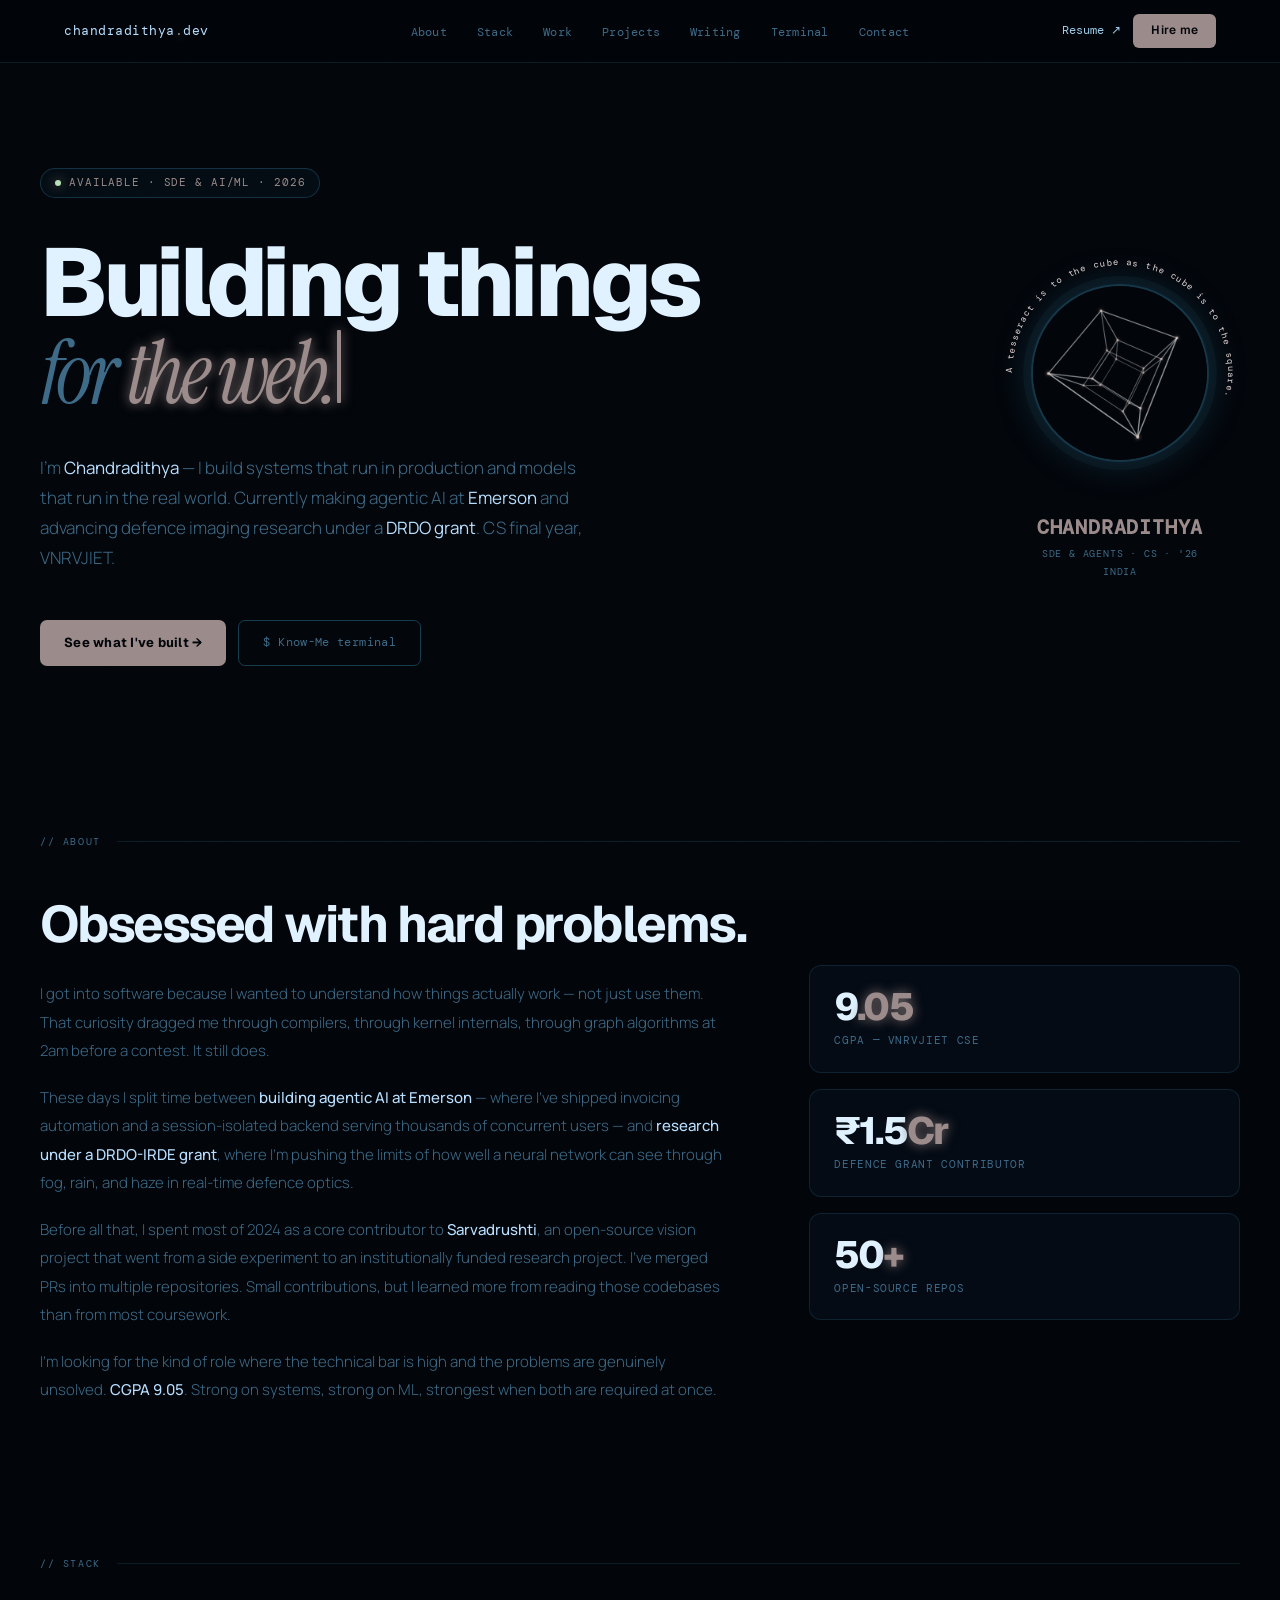
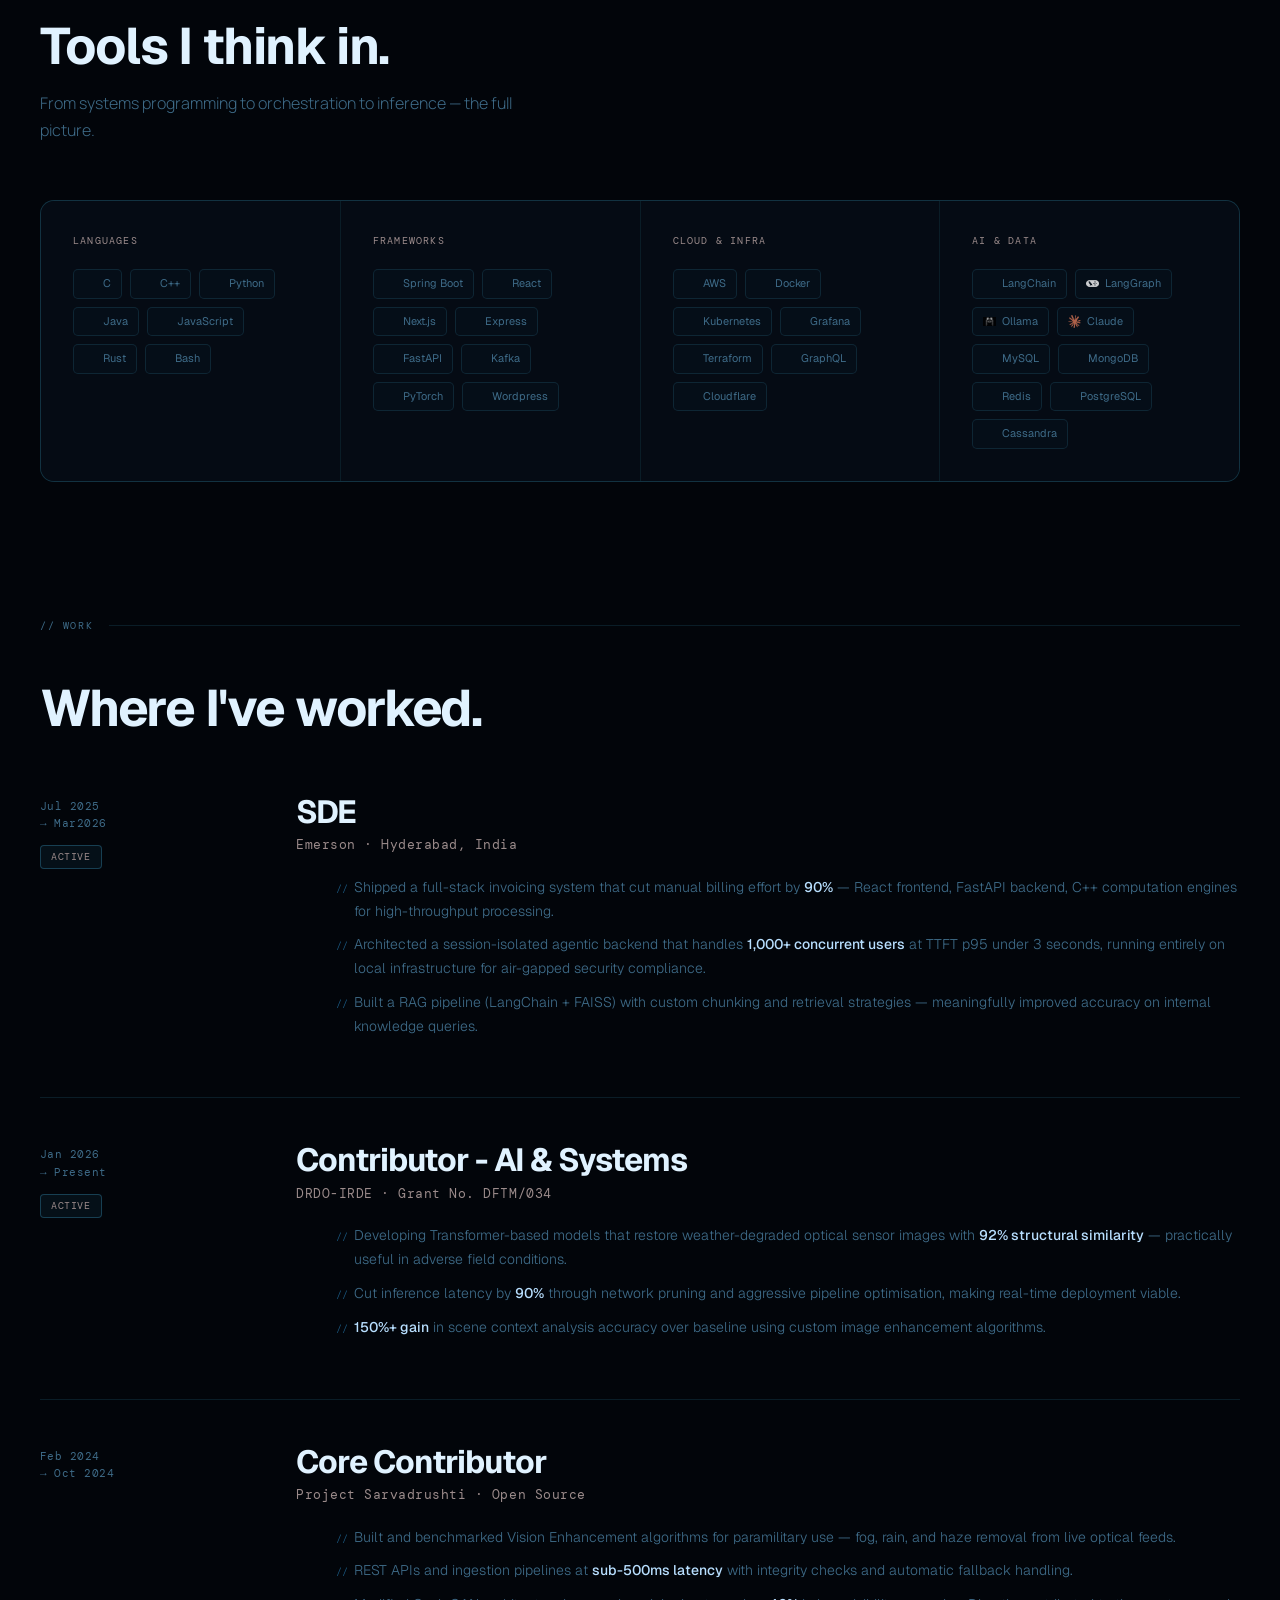
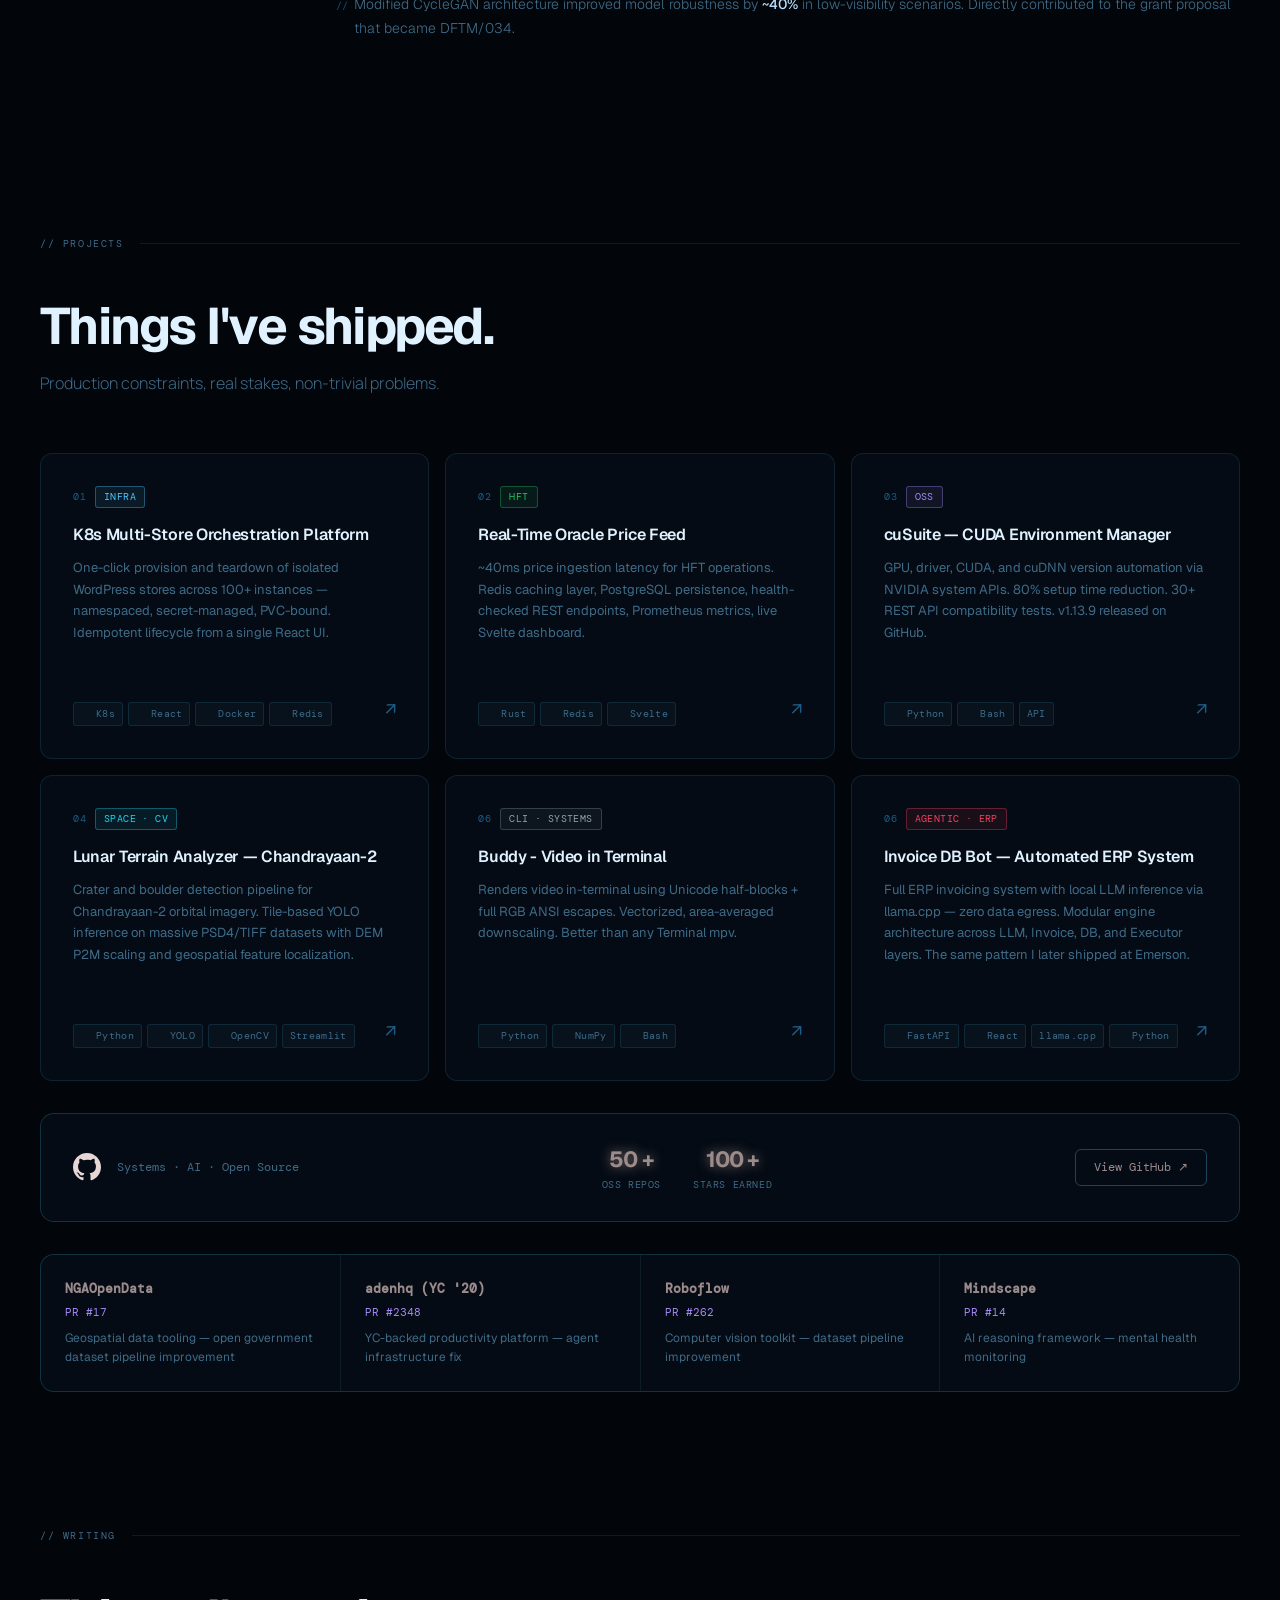
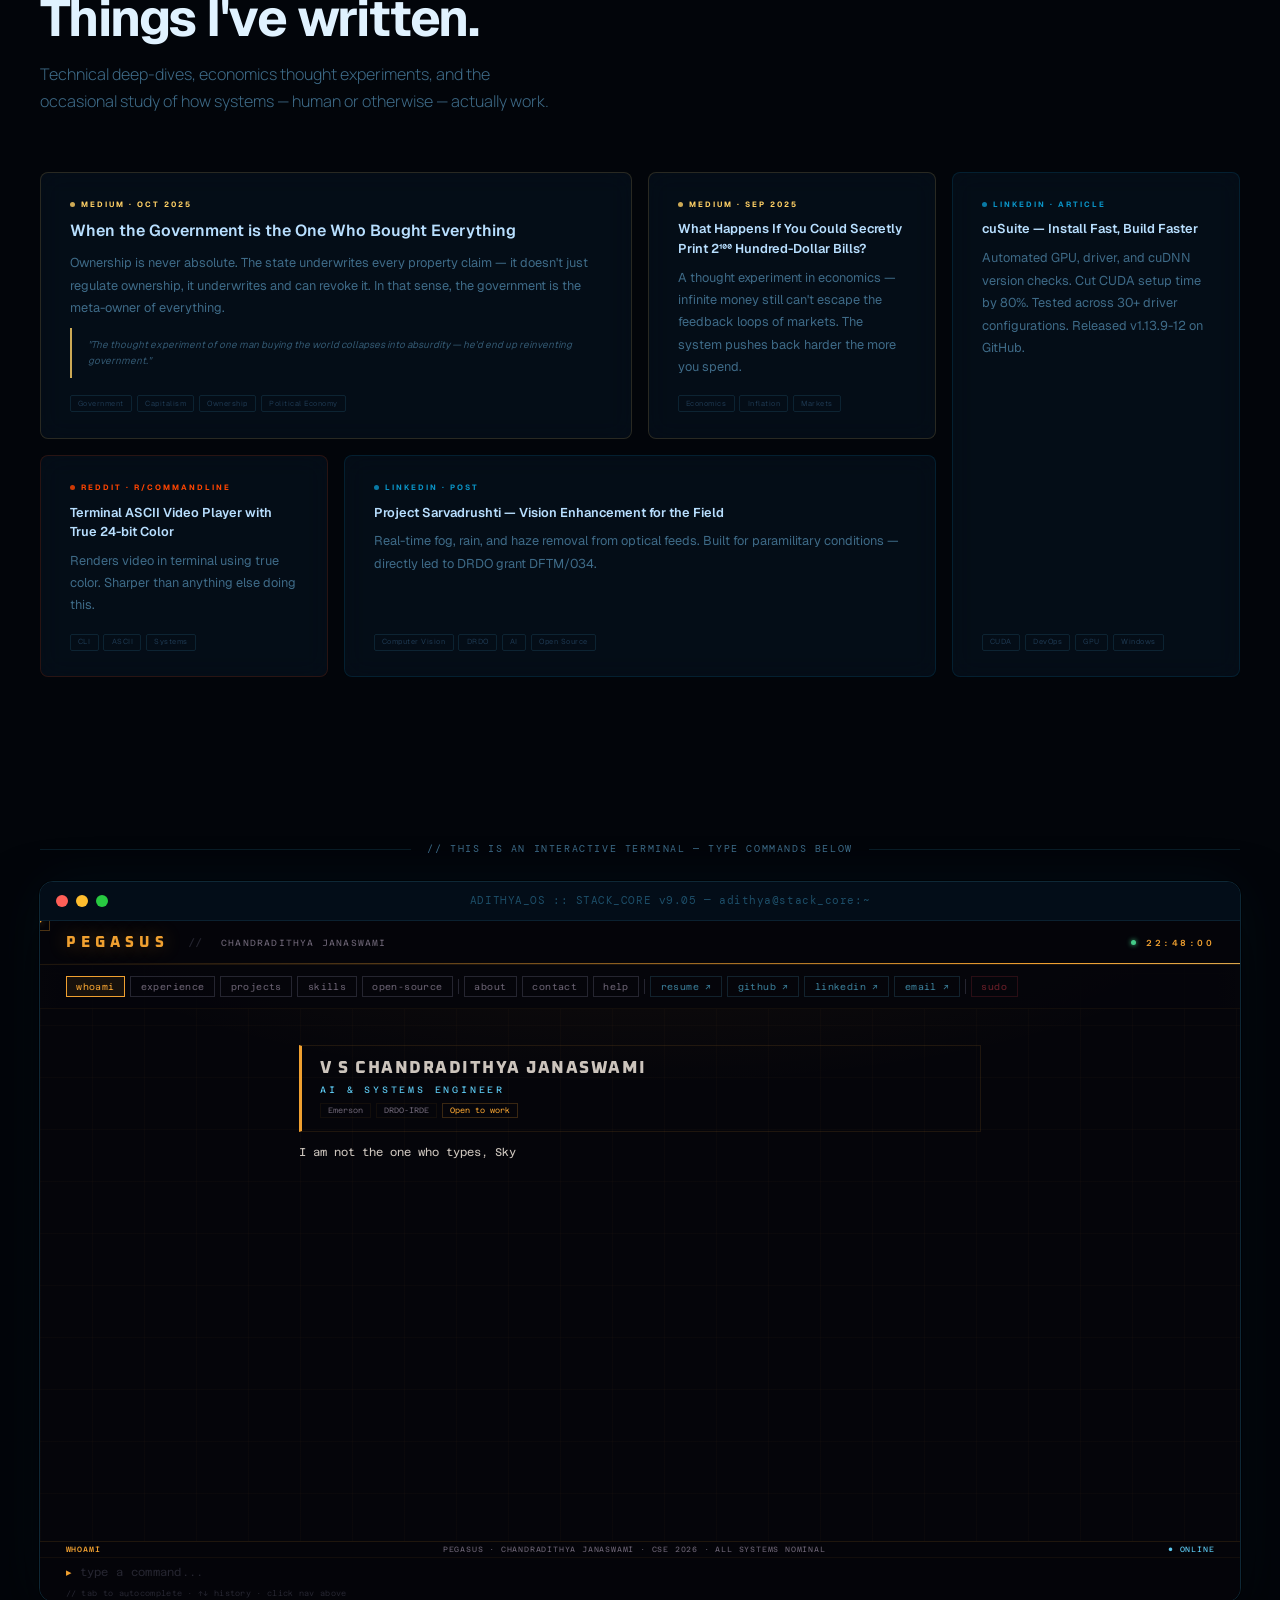
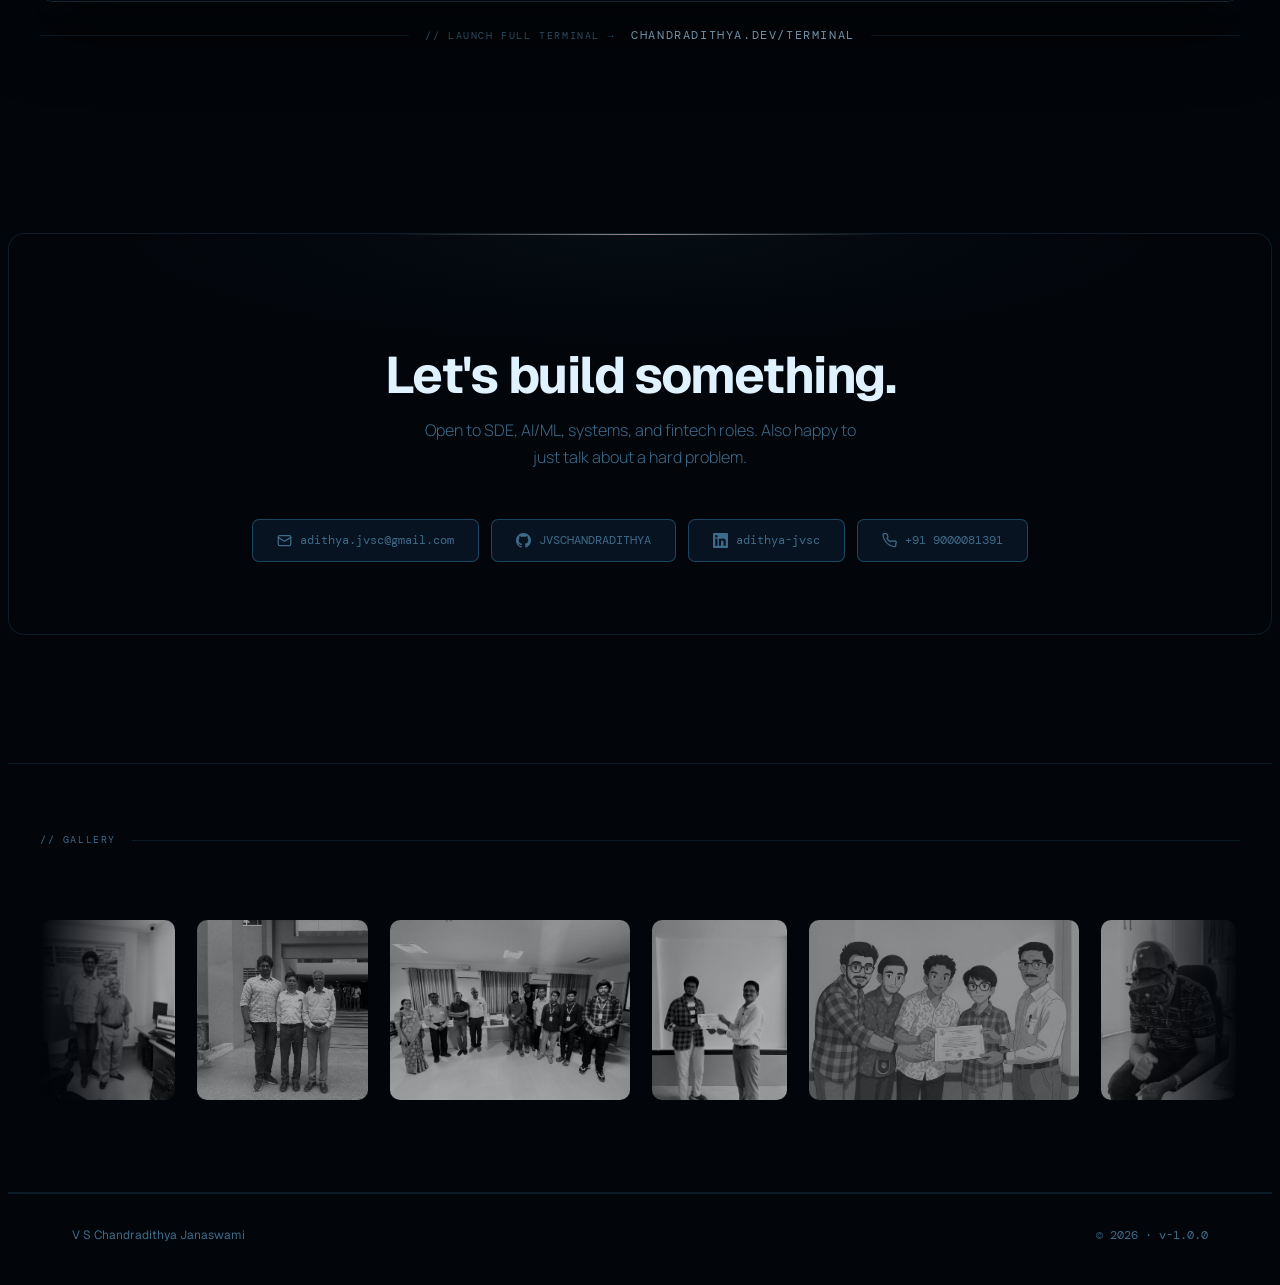
==== commit fa98a0ec: "Update index.html" ====
--- a/portfolio/index.html
+++ b/portfolio/index.html
@@ -230,11 +230,11 @@
 
           <div class="exp-item">
             <div class="exp-meta">
-              <div class="exp-date">Jul 2025<br>→ Present</div>
+              <div class="exp-date">Jul 2025<br>→ Mar2026</div>
               <div class="exp-badge">Active</div>
             </div>
             <div>
-              <div class="exp-role">SDE Intern</div>
+              <div class="exp-role">SDE</div>
               <div class="exp-company">Emerson · Hyderabad, India</div>
               <ul class="exp-bullets">
                 <li>Shipped a full-stack invoicing system that cut manual billing effort by <strong>90%</strong> — React frontend, FastAPI backend, C++ computation engines for high-throughput processing.</li>
@@ -250,7 +250,7 @@
               <div class="exp-badge">Active</div>
             </div>
             <div>
-              <div class="exp-role">Research Intern</div>
+              <div class="exp-role">Contributor - AI & Systems</div>
               <div class="exp-company">DRDO-IRDE · Grant No. DFTM/034</div>
               <ul class="exp-bullets">
                 <li>Developing Transformer-based models that restore weather-degraded optical sensor images with <strong>92% structural similarity</strong> — practically useful in adverse field conditions.</li>
@@ -649,4 +649,4 @@
     <span class="footer-copy">© 2026 · v-1.0.0</span>
   </footer>
 </body>
-</html>+</html>
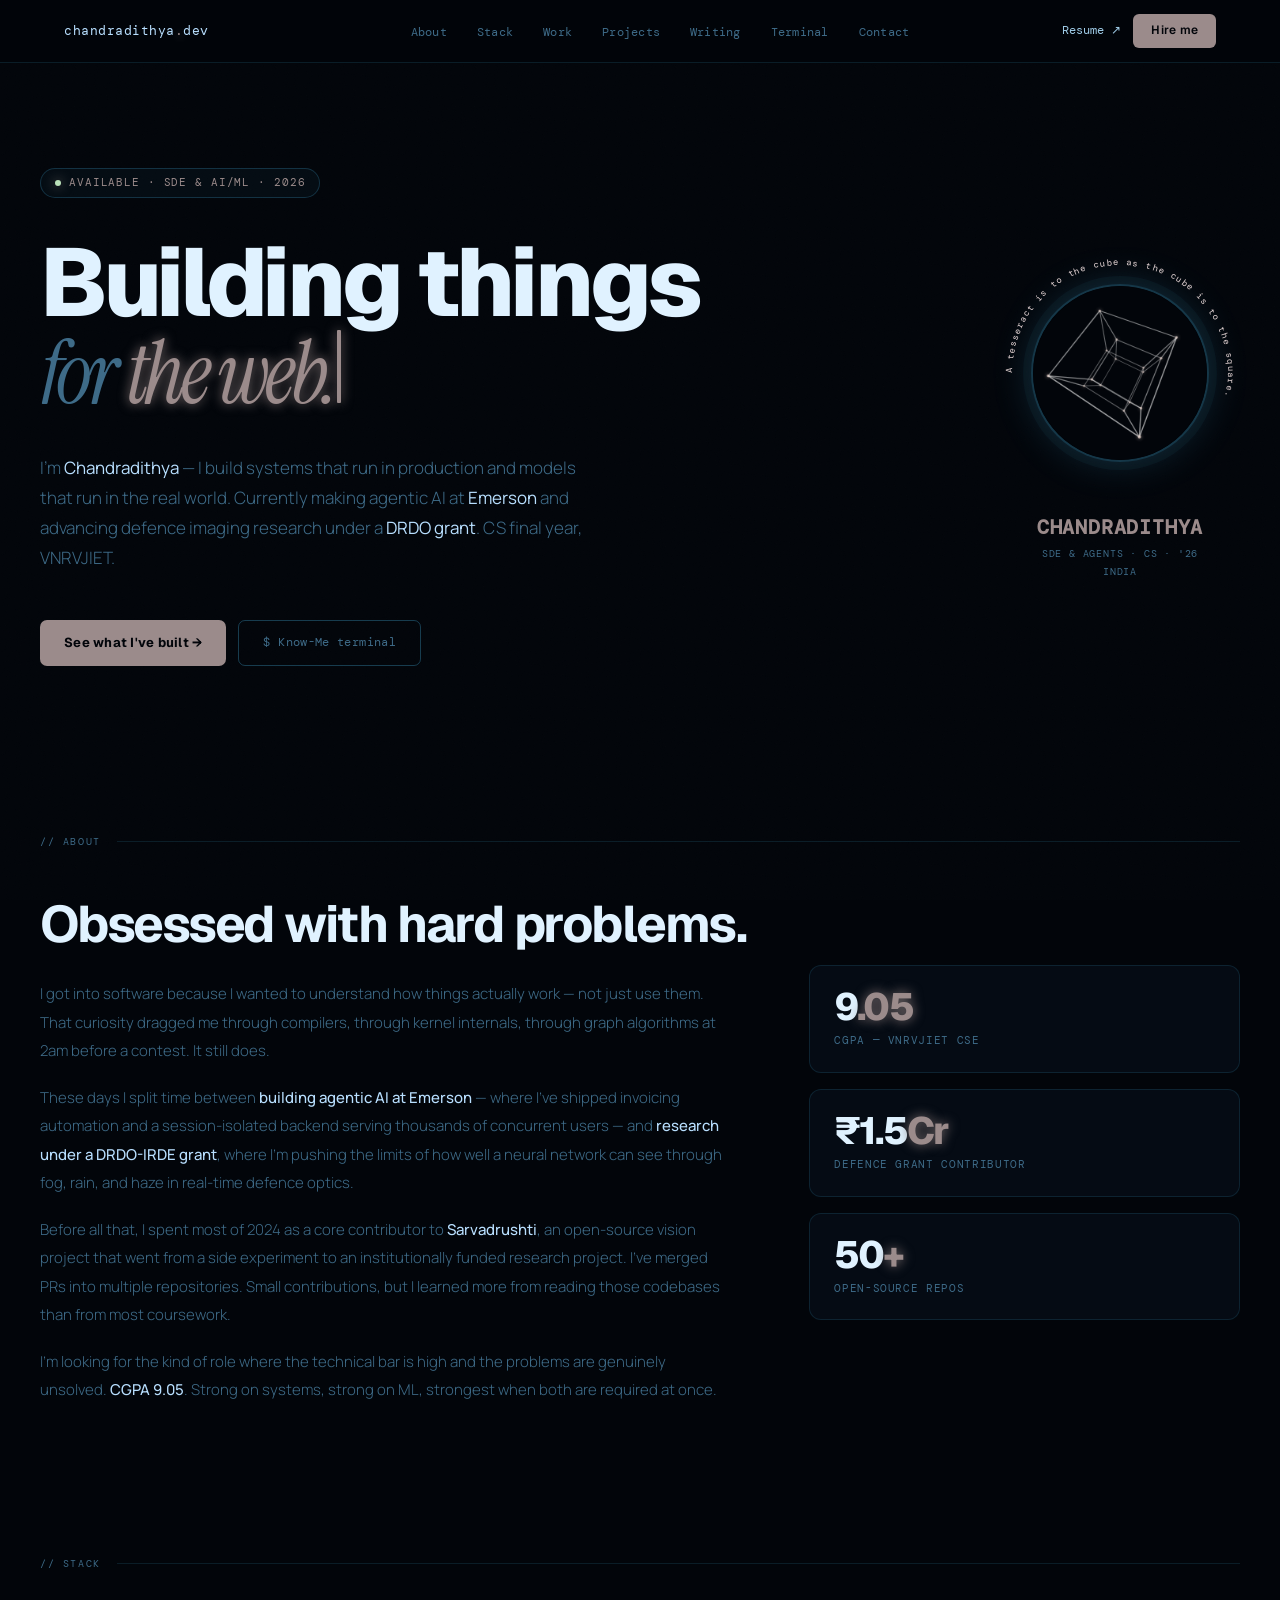
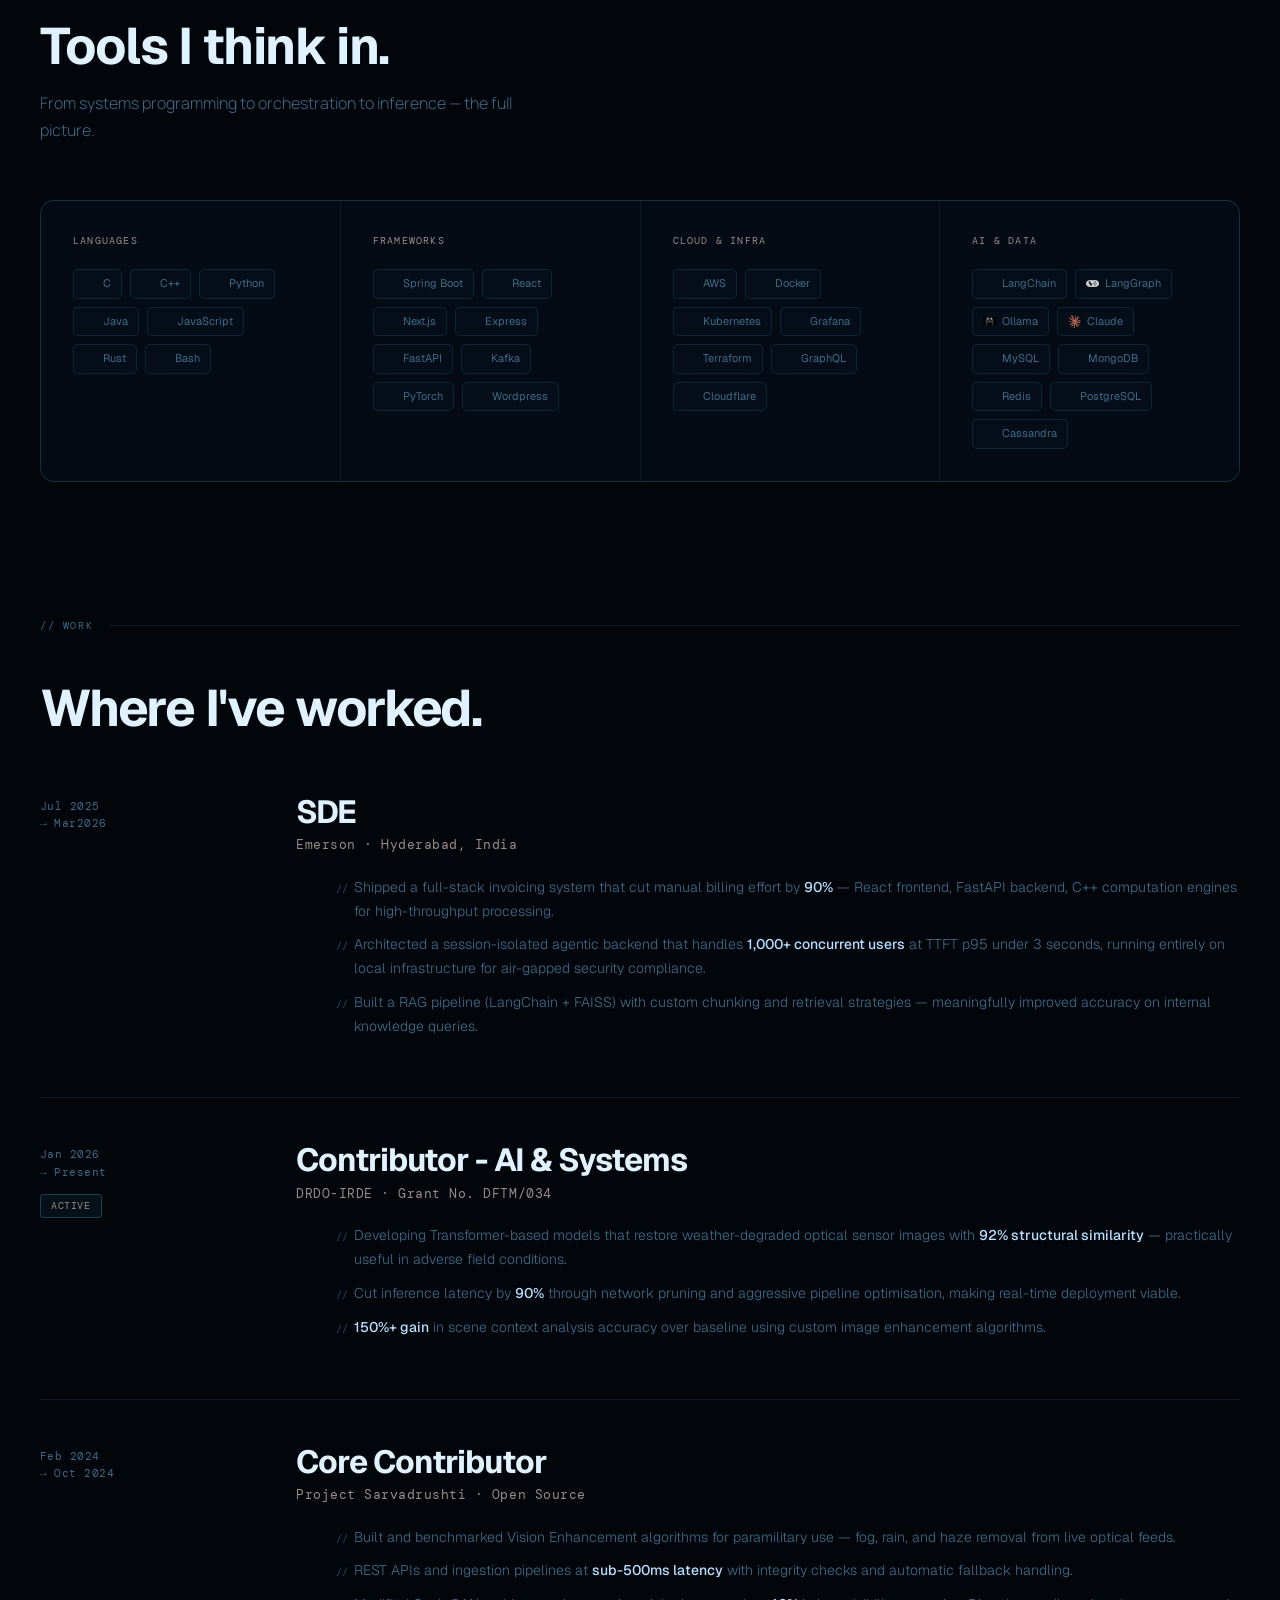
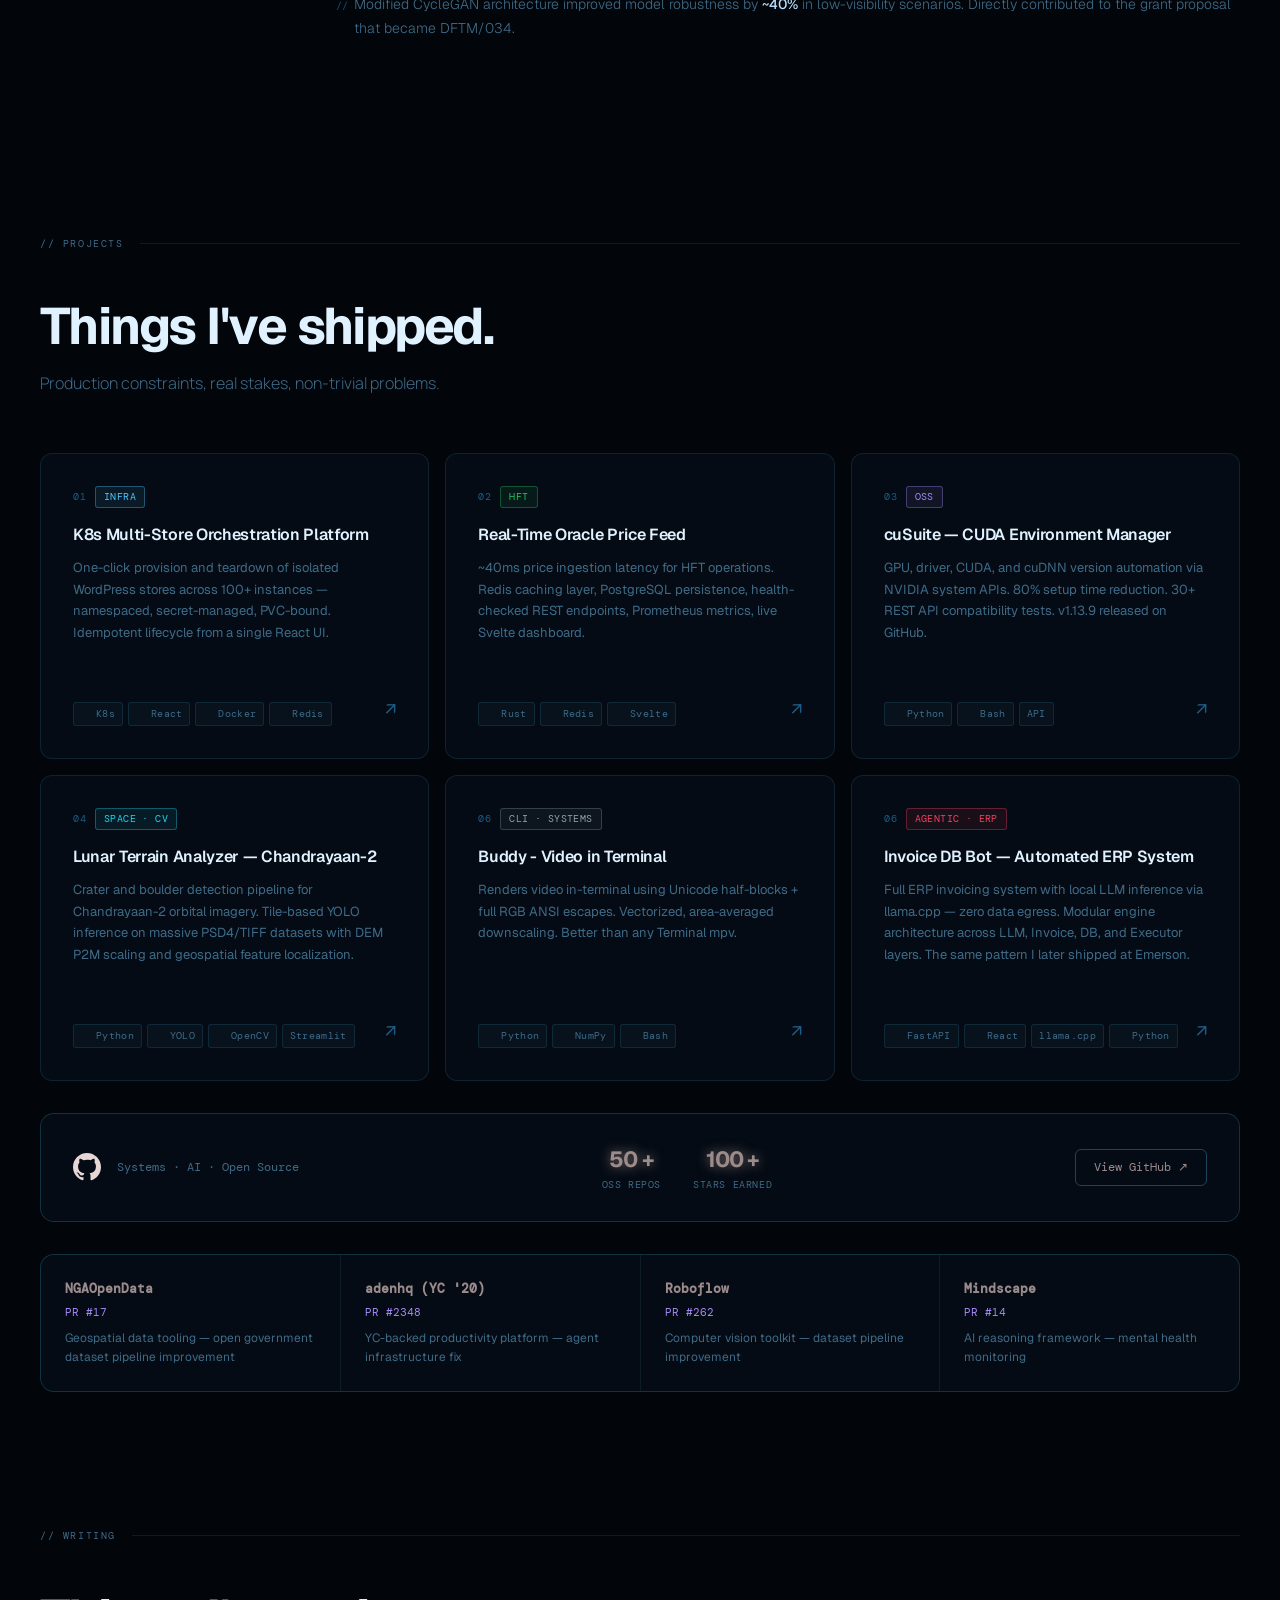
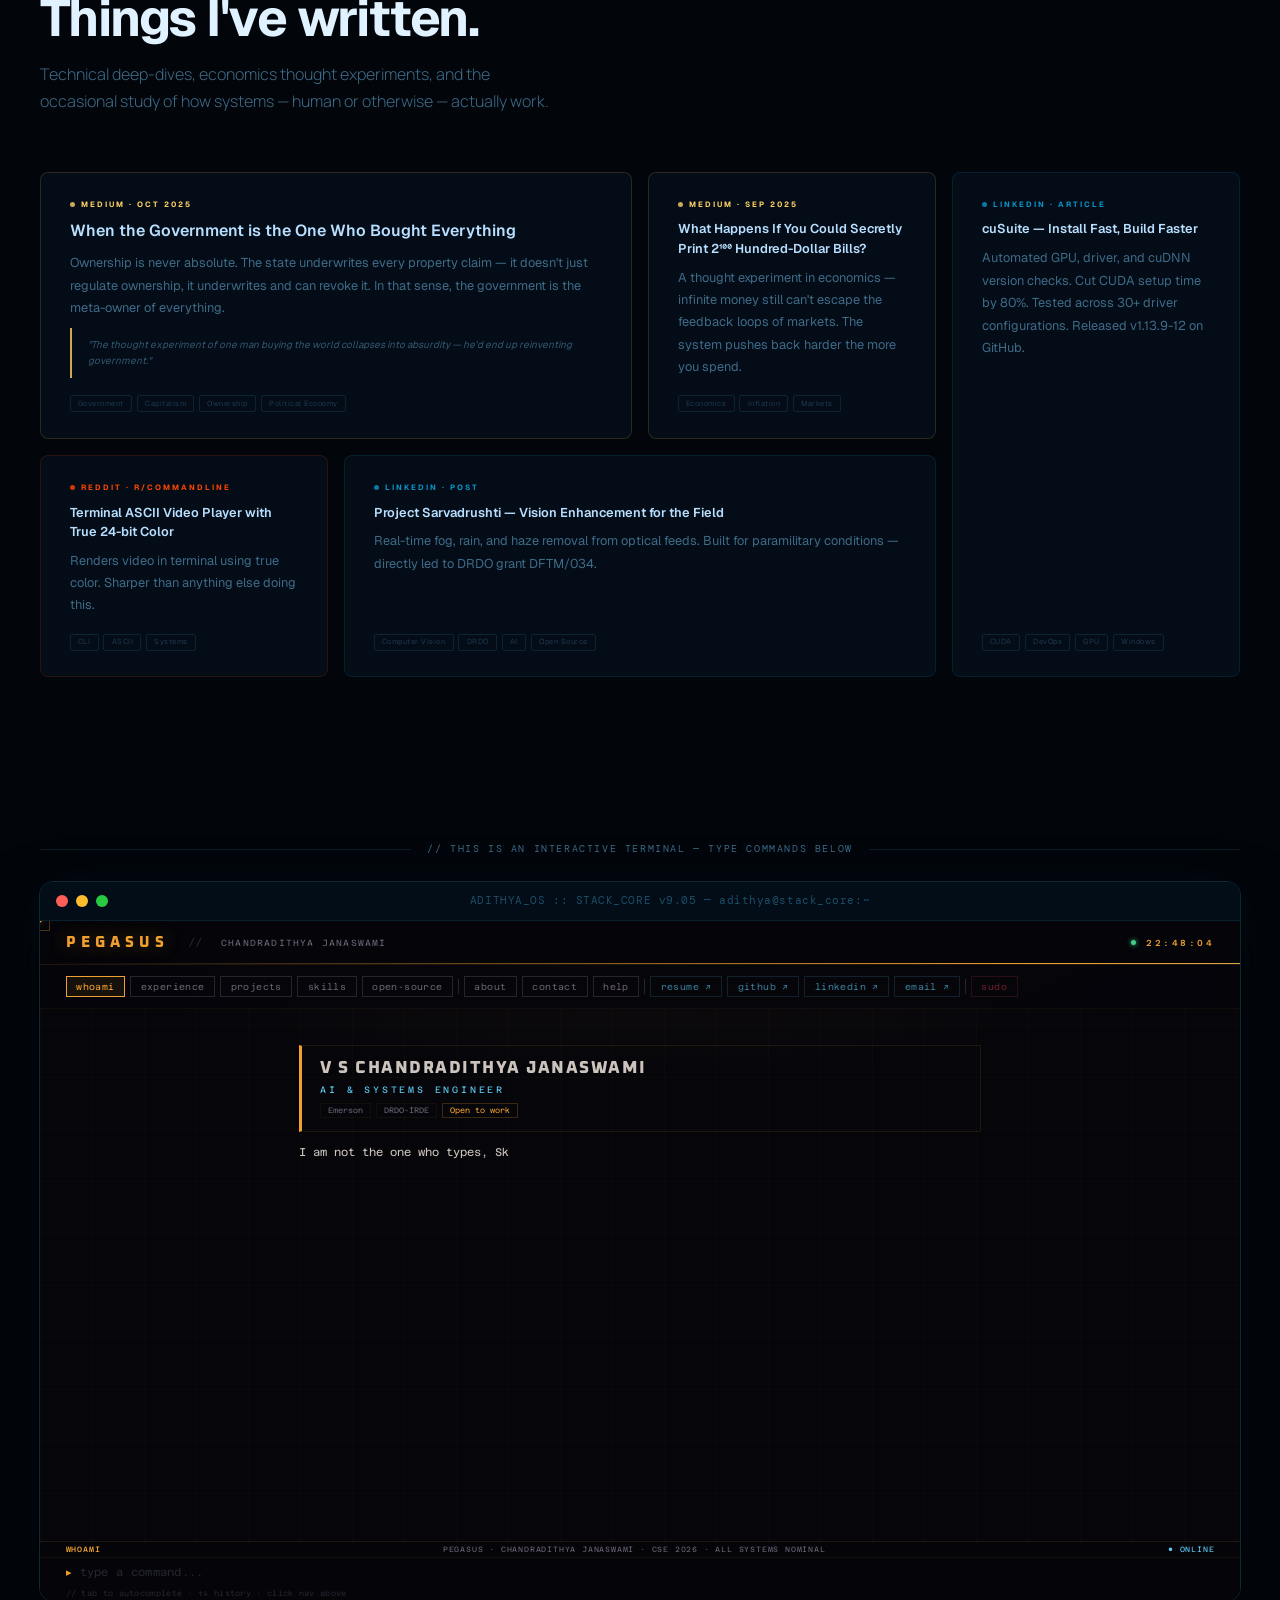
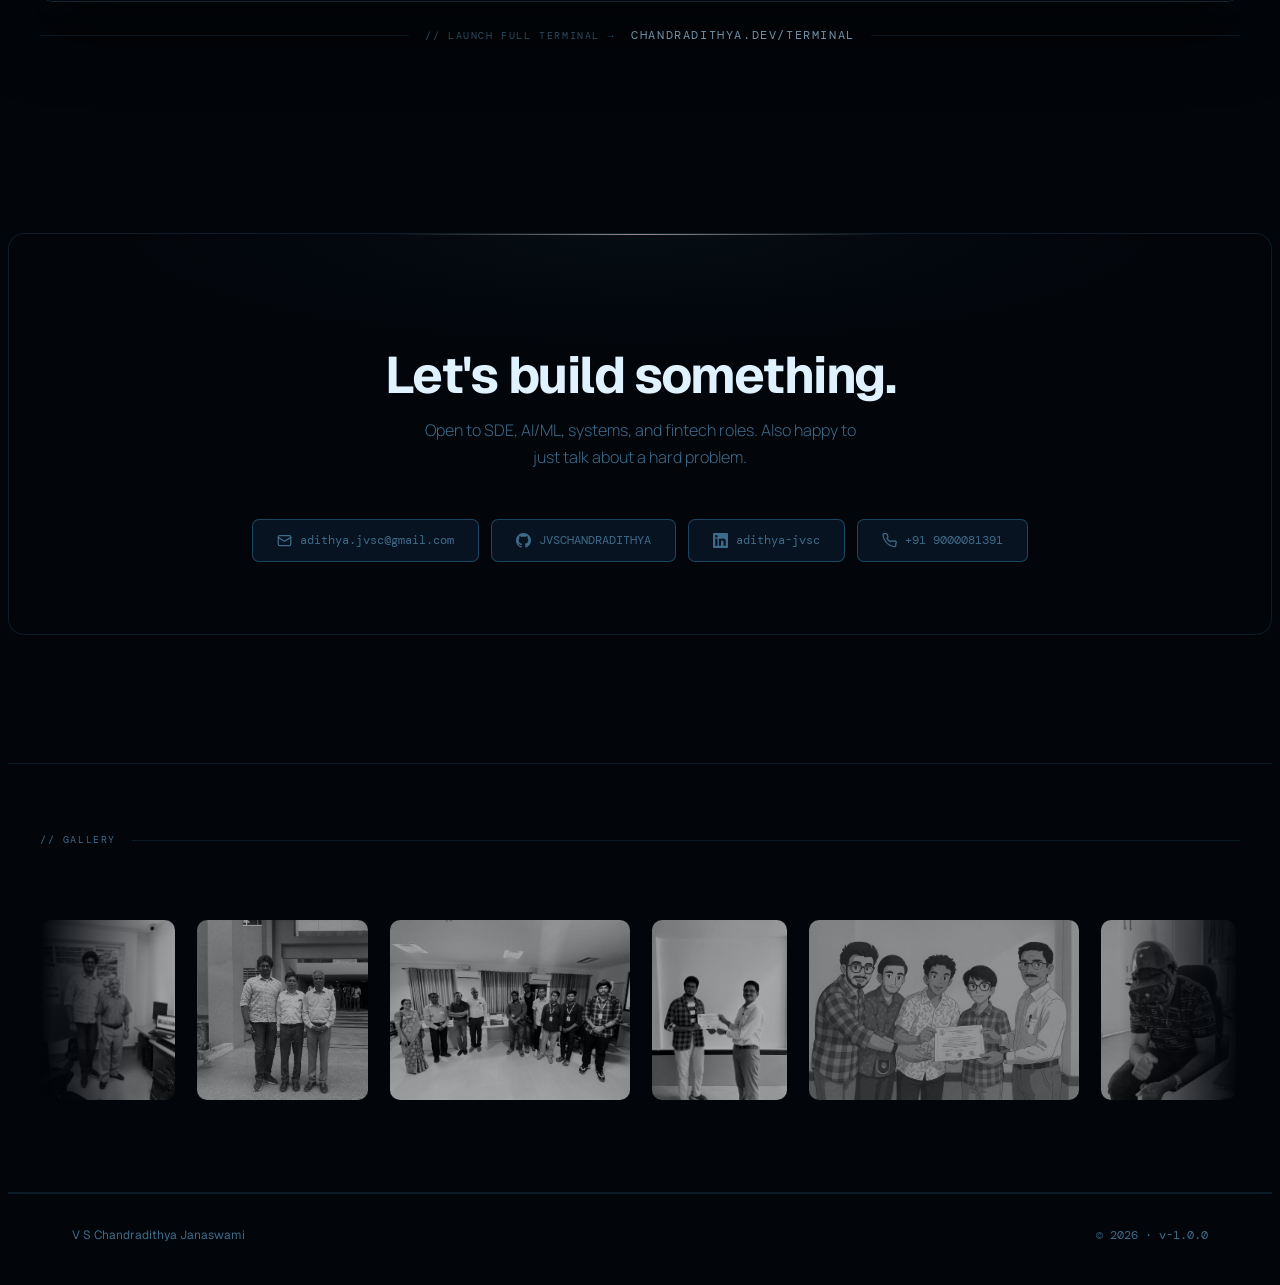
==== commit b6b2dc31: "Update index.html" ====
--- a/portfolio/index.html
+++ b/portfolio/index.html
@@ -231,7 +231,7 @@
           <div class="exp-item">
             <div class="exp-meta">
               <div class="exp-date">Jul 2025<br>→ Mar2026</div>
-              <div class="exp-badge">Active</div>
+              <!-- <div class="exp-badge">Active</div> -->
             </div>
             <div>
               <div class="exp-role">SDE</div>
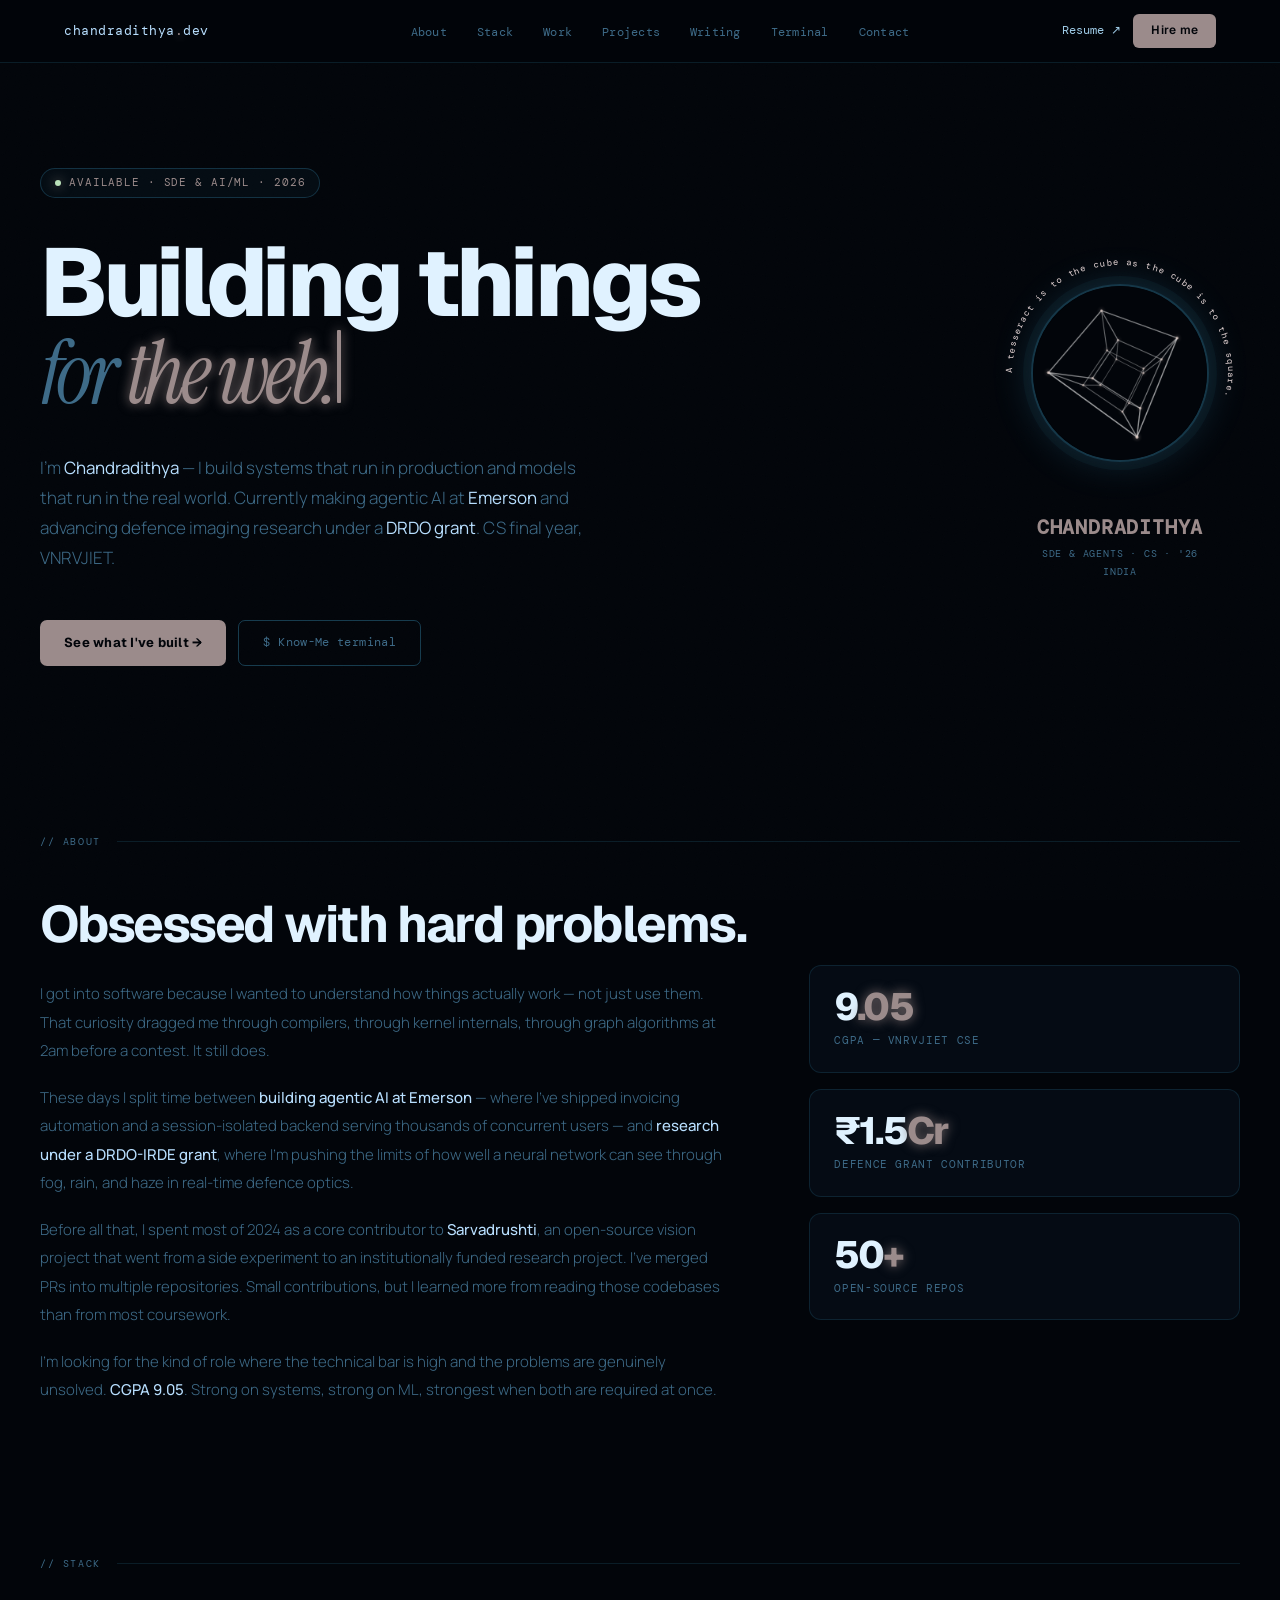
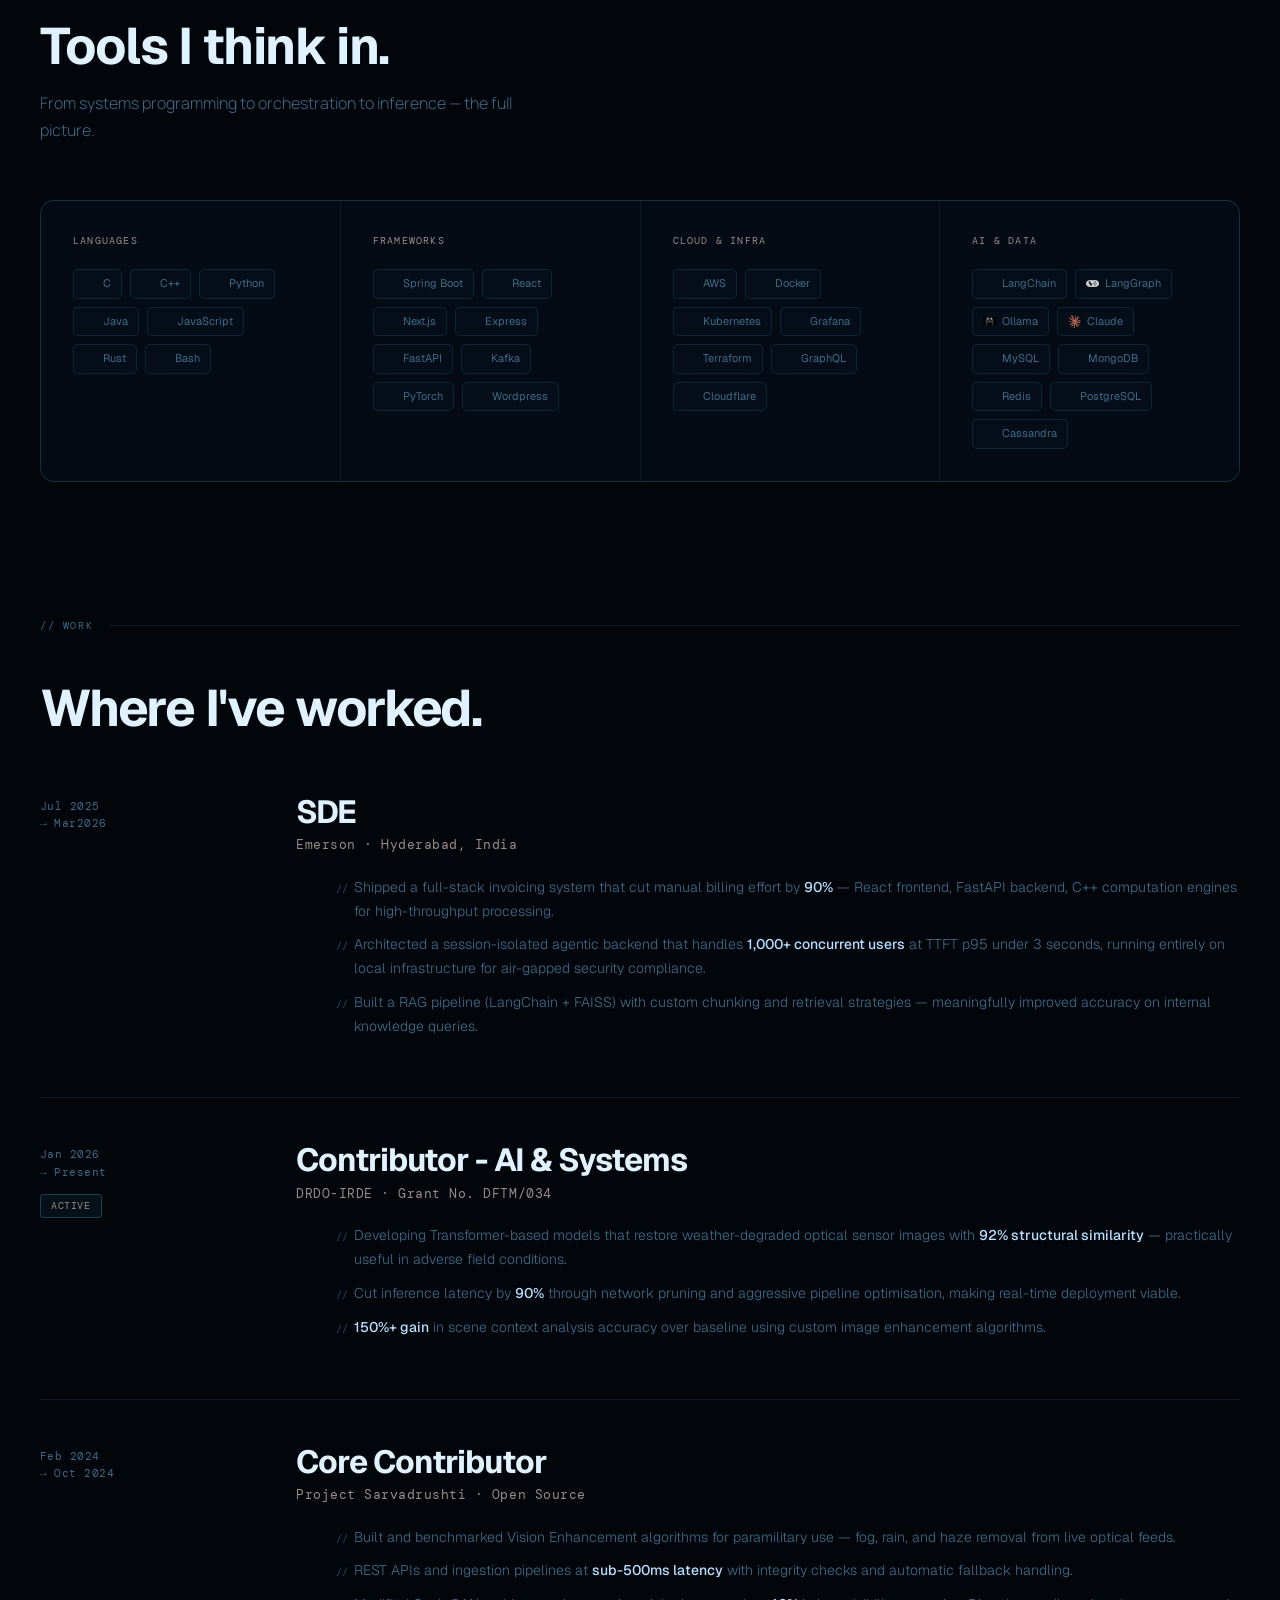
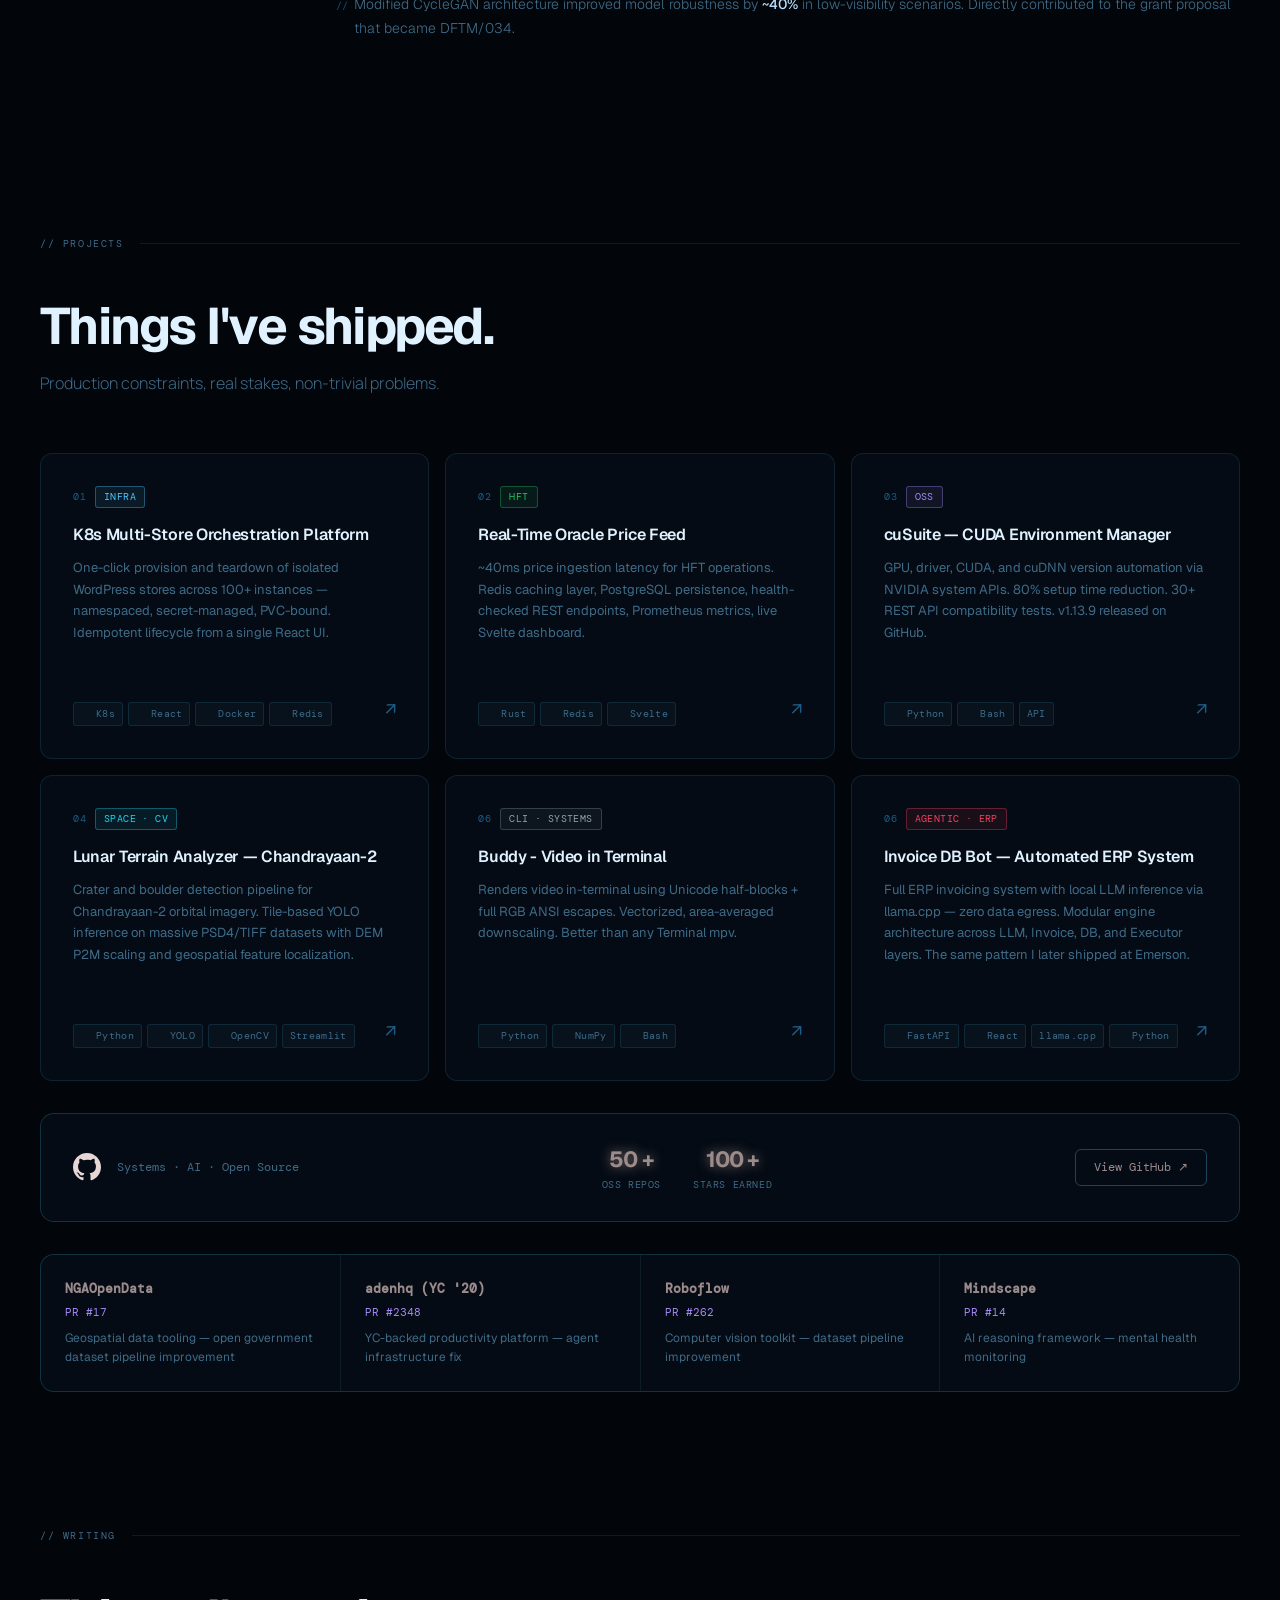
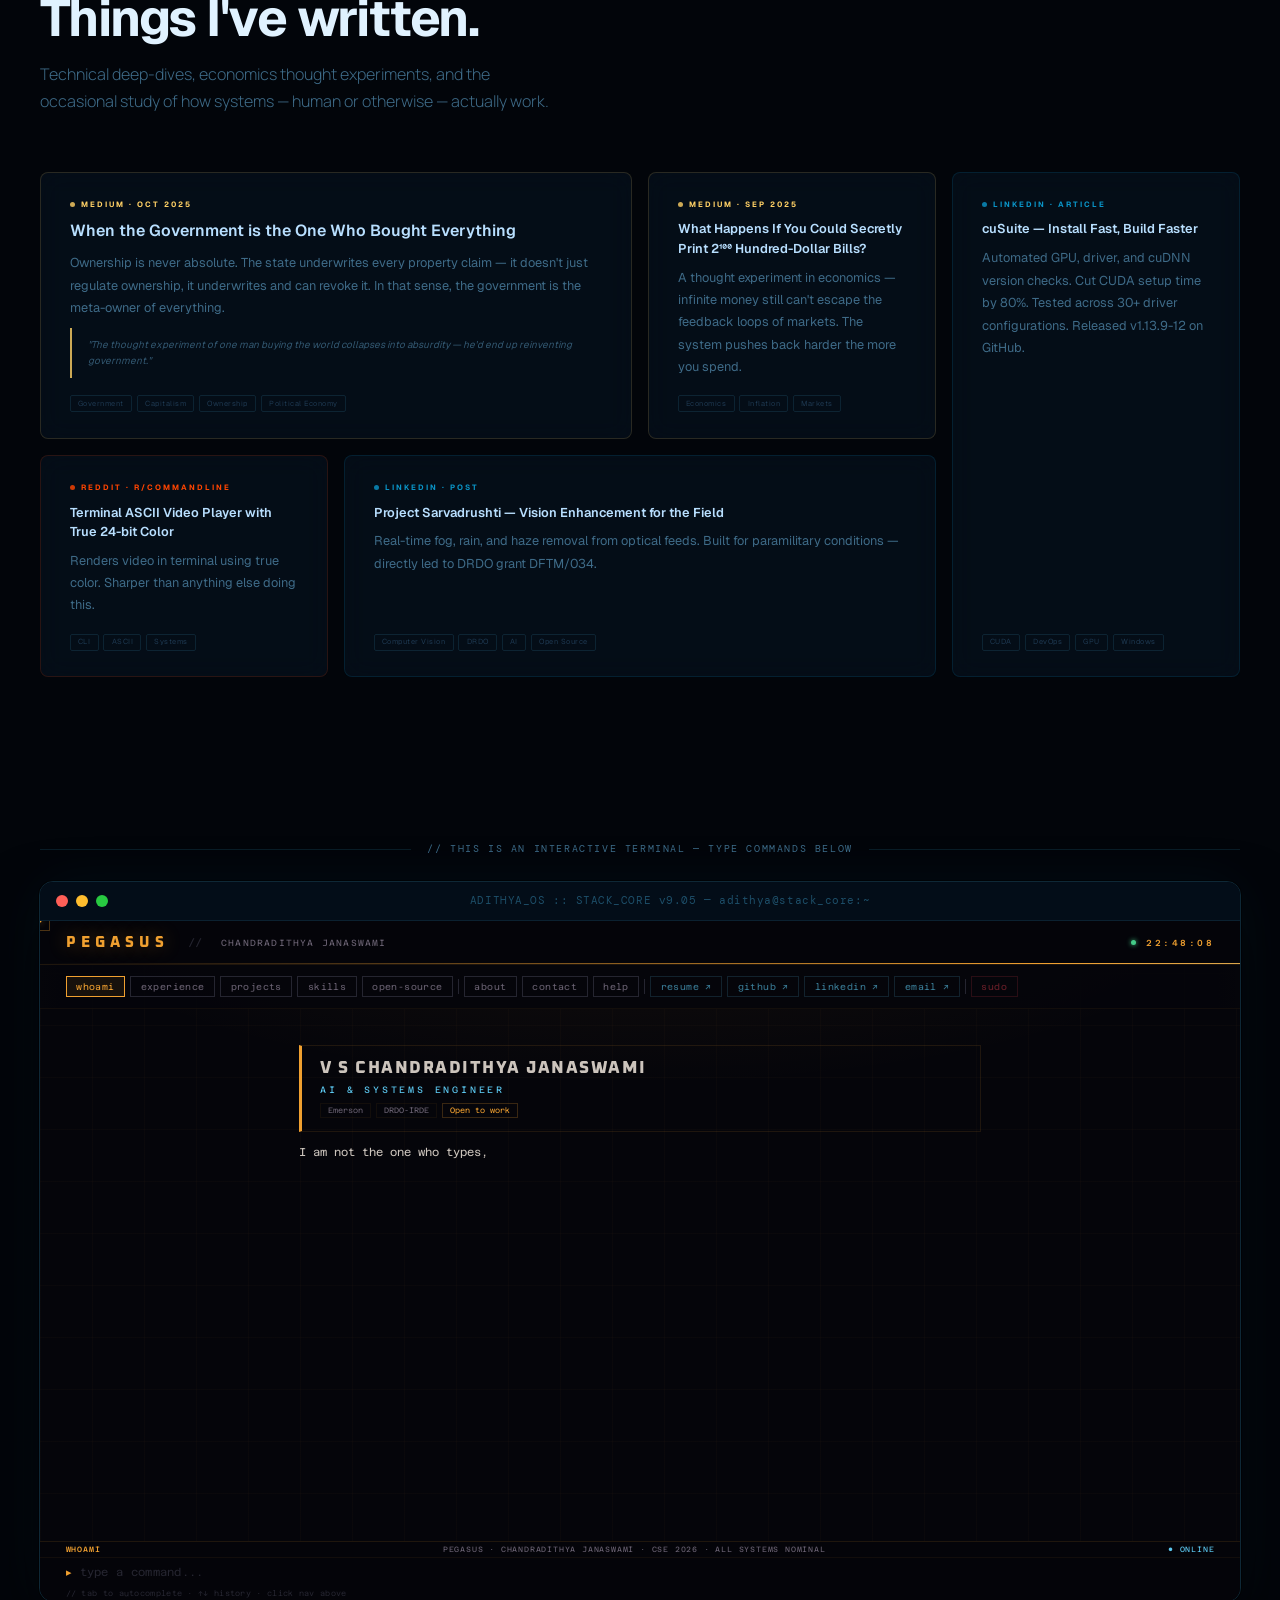
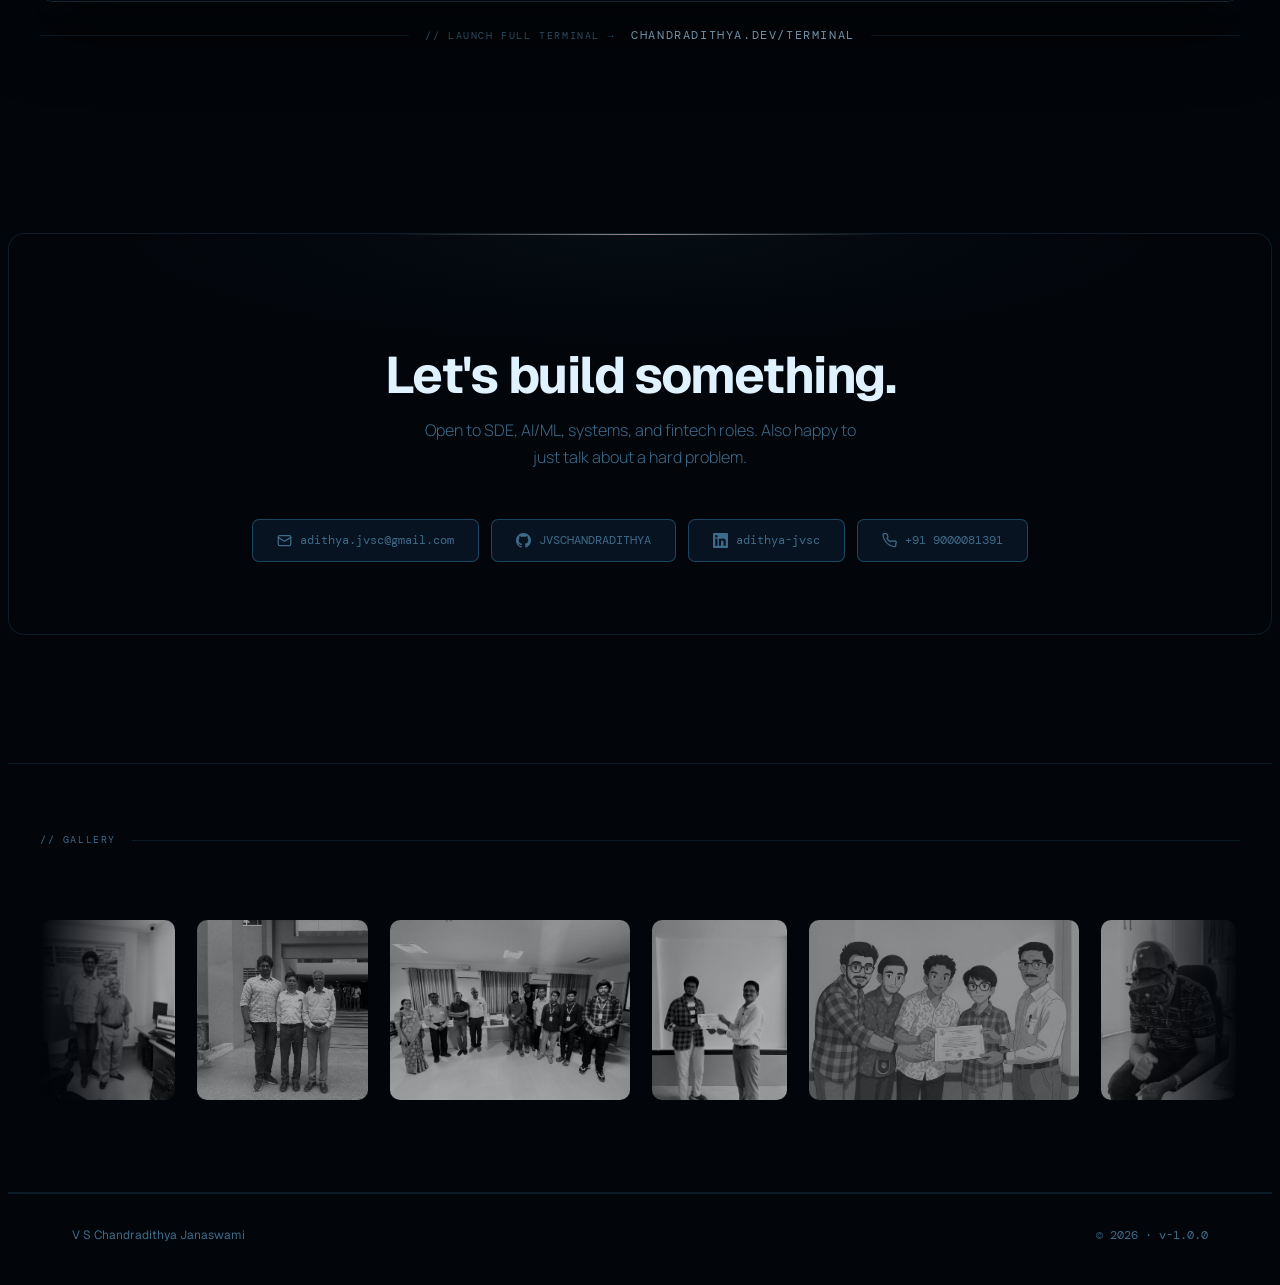
==== commit 204fe618: "Update index.html" ====
--- a/portfolio/index.html
+++ b/portfolio/index.html
@@ -43,7 +43,7 @@
       </ul>
       <div class="nav-right">
         
-      <a href="https://drive.google.com/file/d/1uqGAhUbN-wBLWbTvU9dipztjOIKSKF5N/view?usp=sharing" 
+      <a href="https://drive.google.com/file/d/14z6ntO3CrS0B7lDnv_0O-NPXSK08c9Yz/view?usp=sharing" 
         target="_blank" class="nav-link-sm">
         <span class="link-text">Resume ↗</span>
         <span class="link-icon">
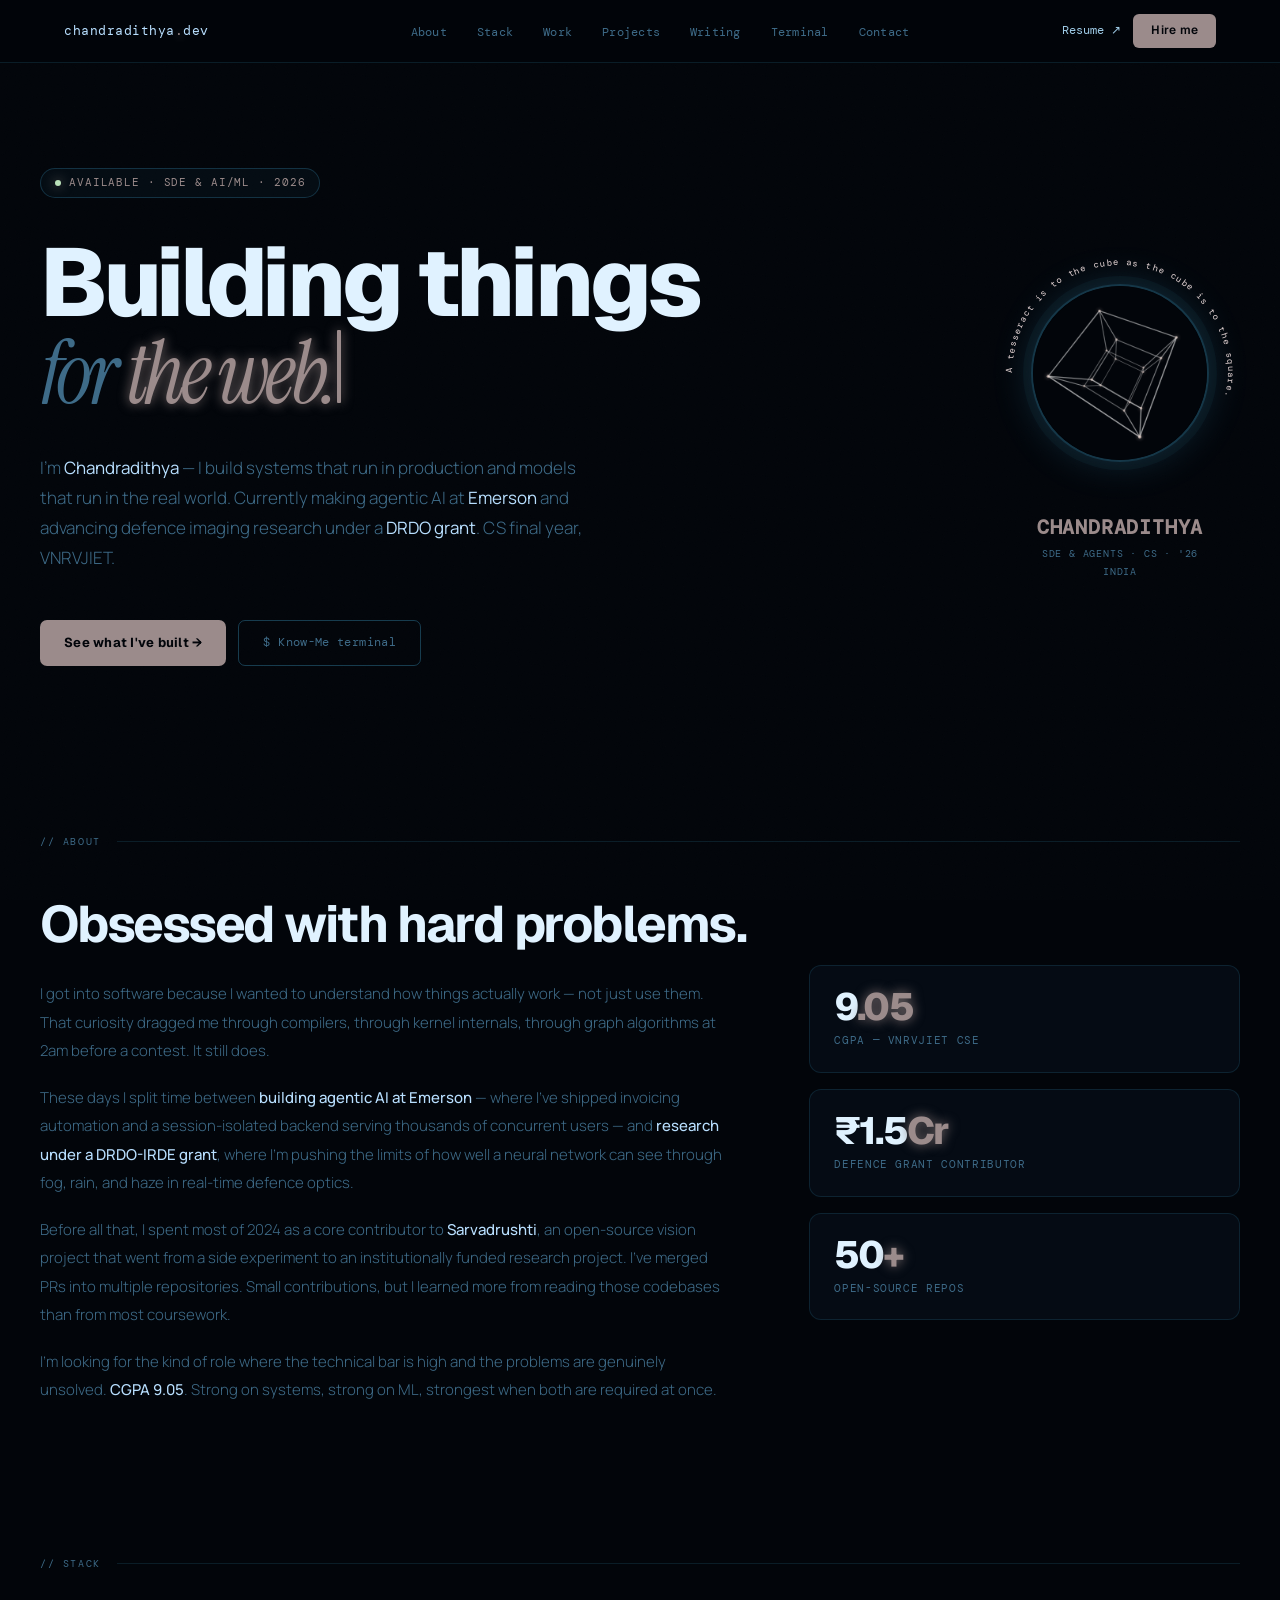
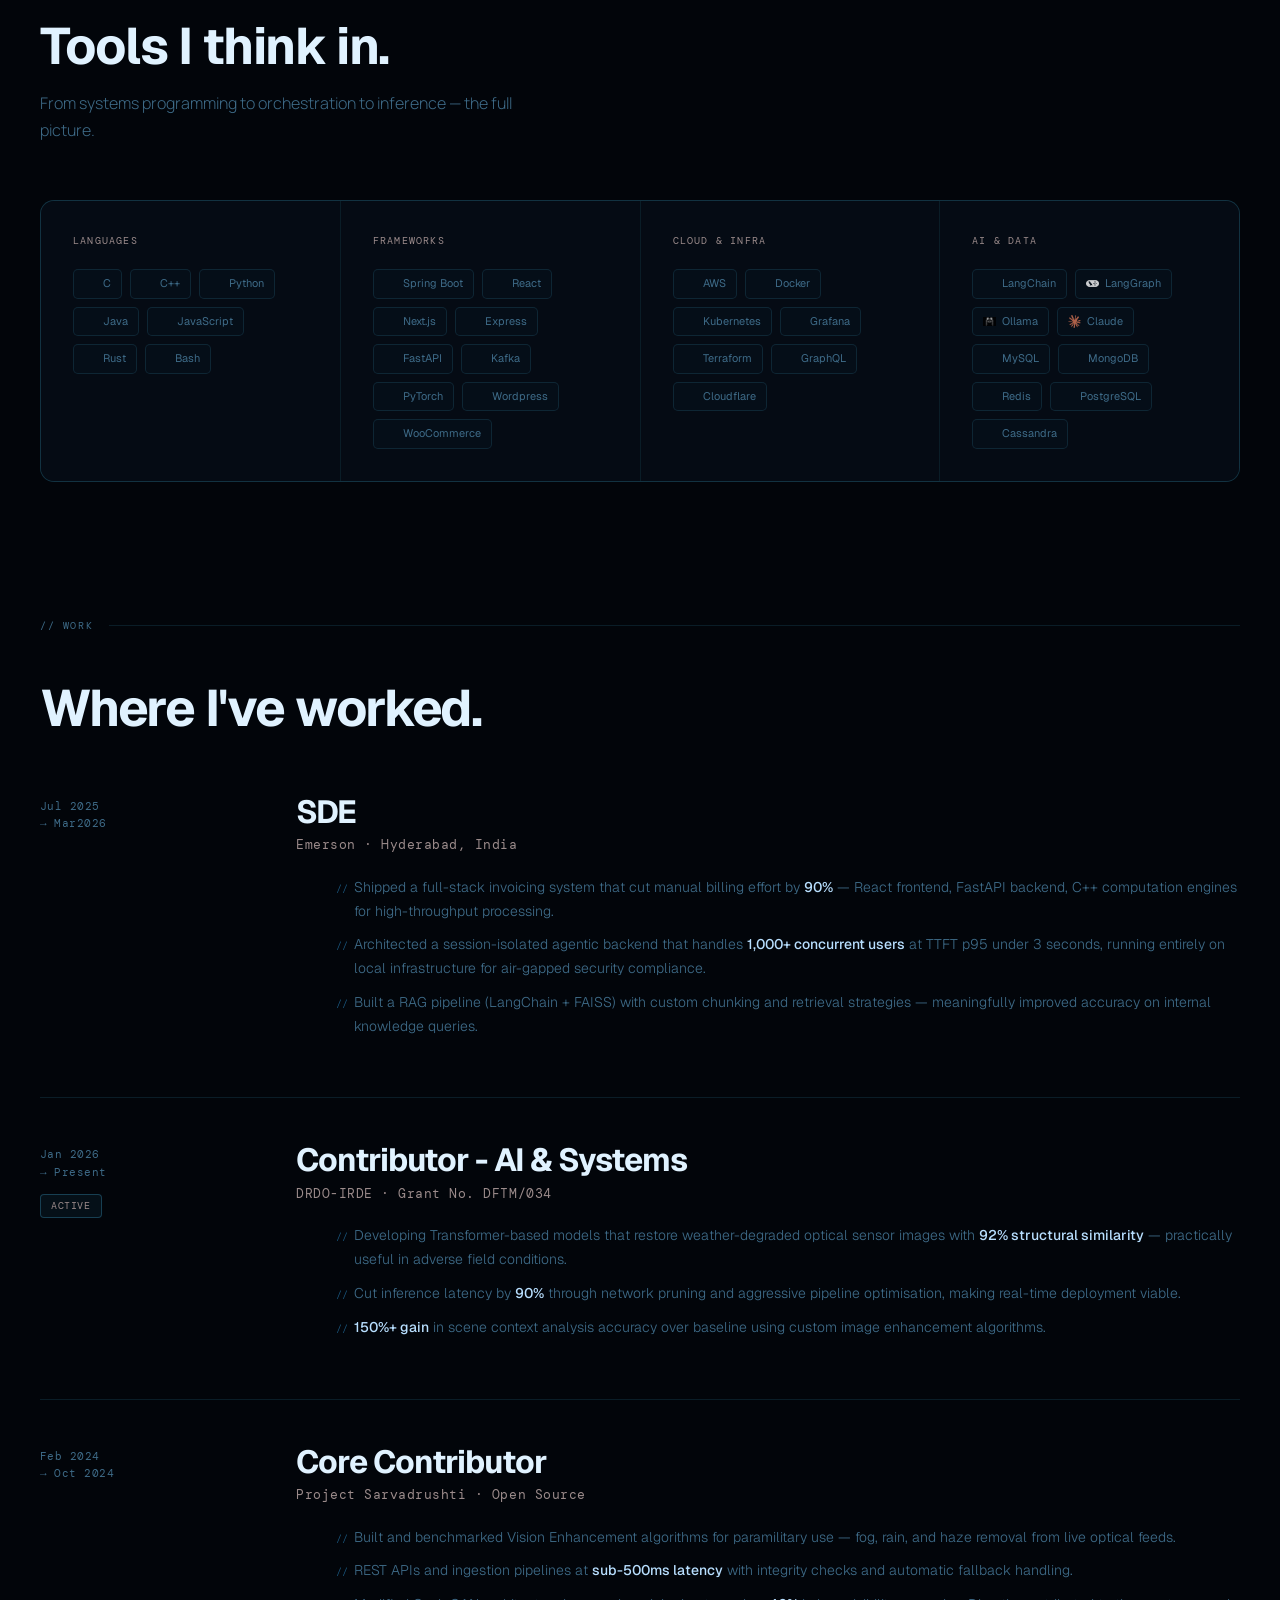
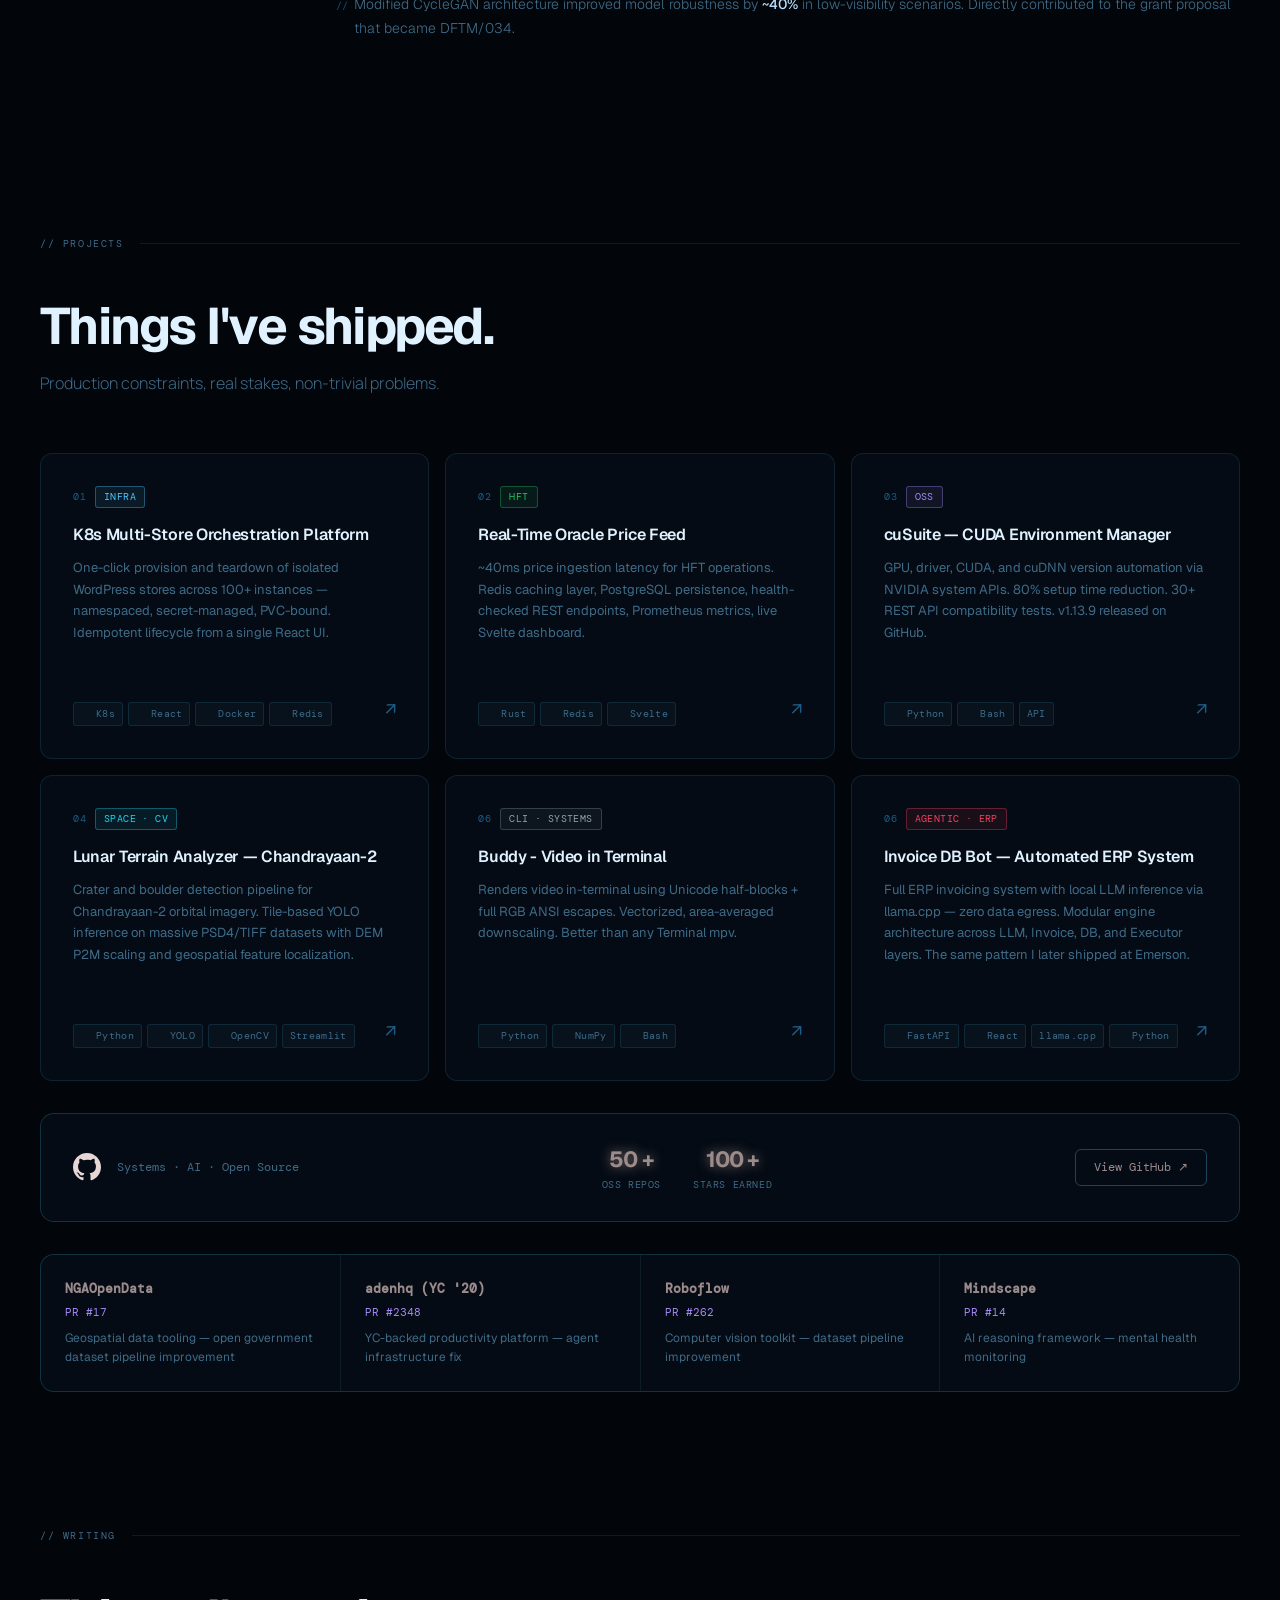
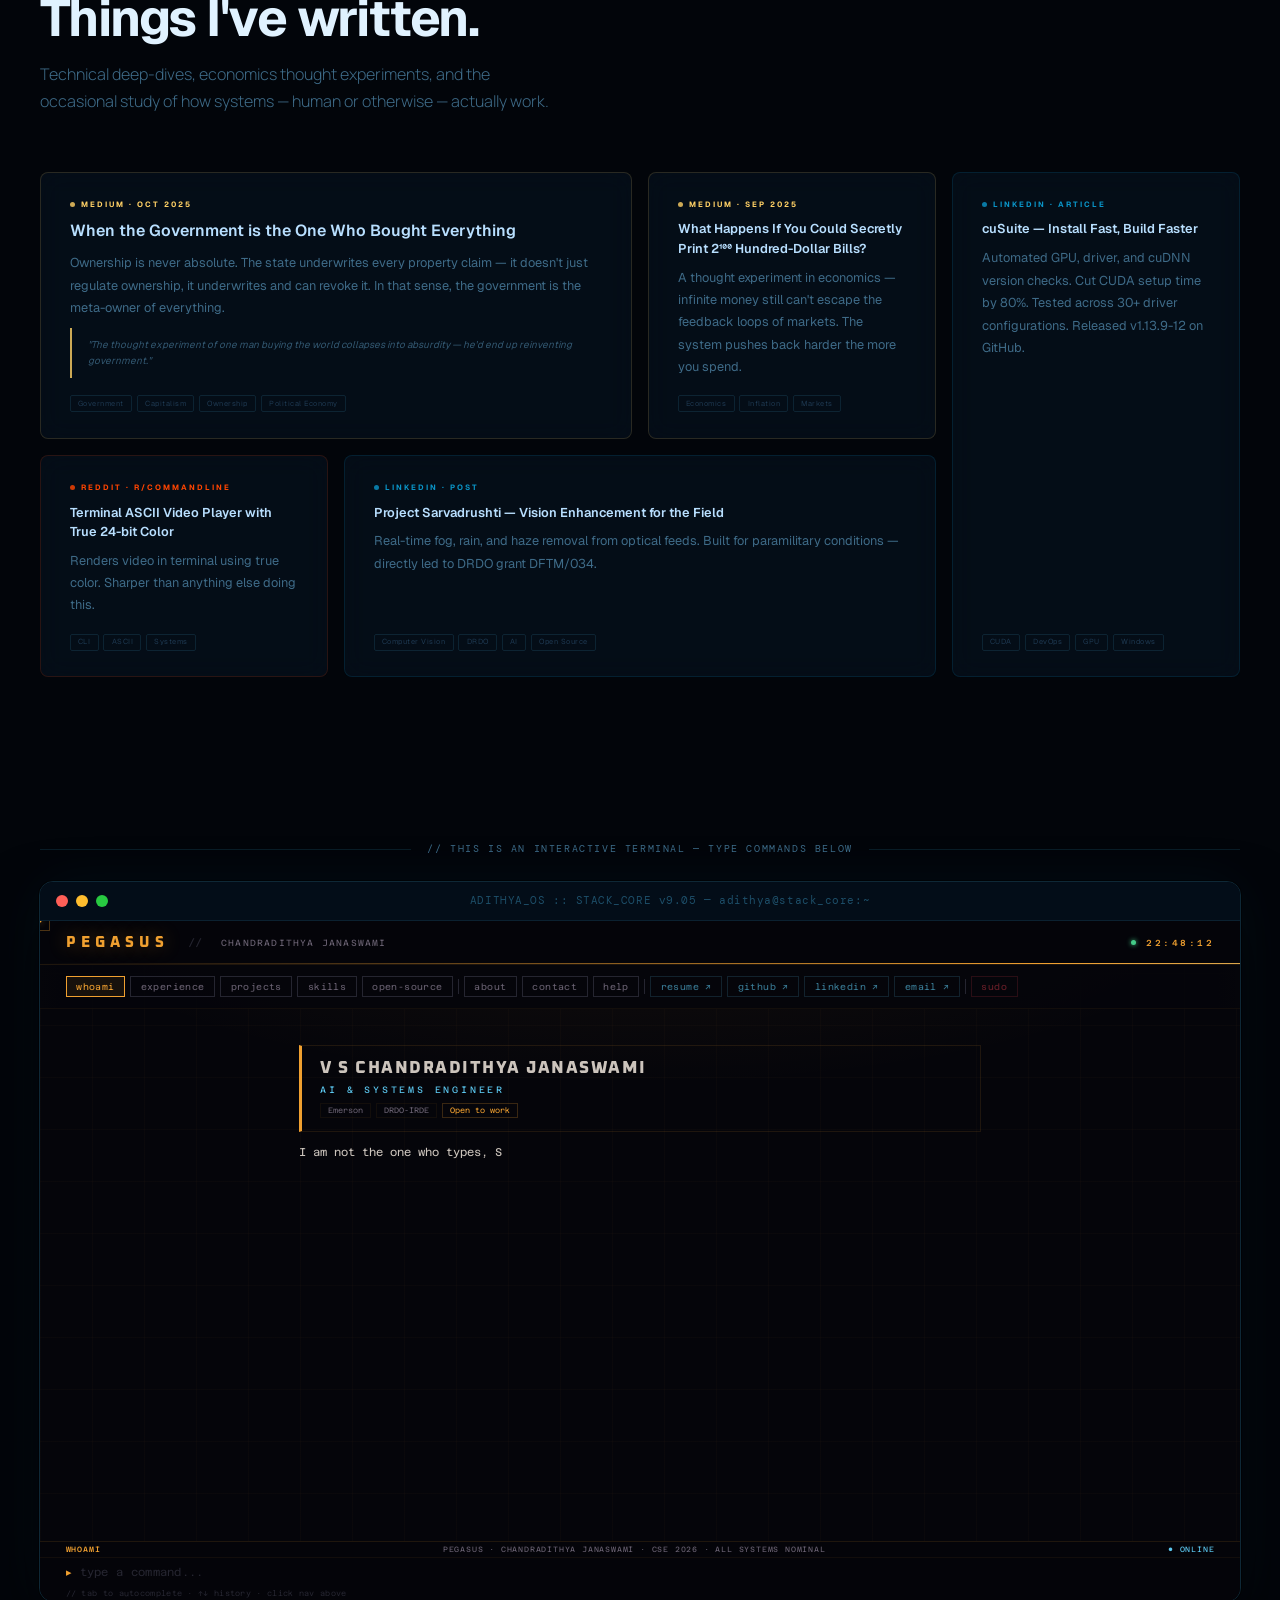
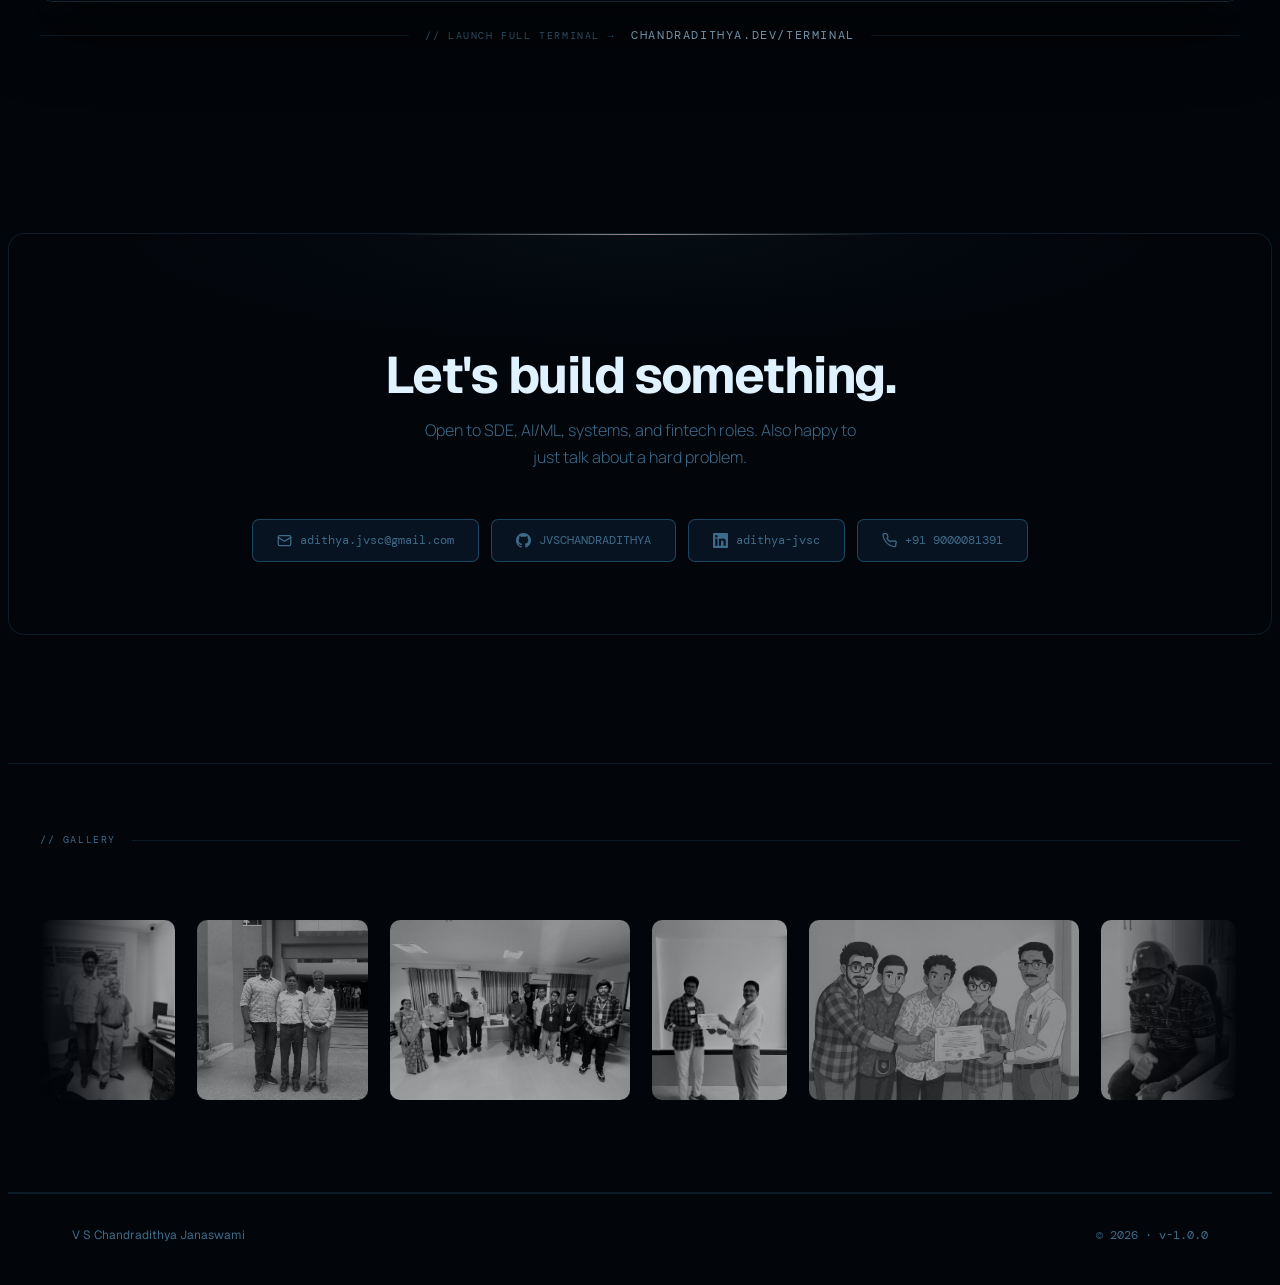
==== commit 6827900e: "Add WooCommerce skill to portfolio" ====
--- a/portfolio/index.html
+++ b/portfolio/index.html
@@ -186,6 +186,7 @@
               <span class="skill-pill"><img src="https://cdn.jsdelivr.net/gh/devicons/devicon@latest/icons/apachekafka/apachekafka-original.svg" alt="">Kafka</span>
               <span class="skill-pill"><img src="https://cdn.jsdelivr.net/gh/devicons/devicon@latest/icons/pytorch/pytorch-original.svg" alt="">PyTorch</span>
               <span class="skill-pill"><img src="https://cdn.jsdelivr.net/gh/devicons/devicon@latest/icons/wordpress/wordpress-plain.svg" alt="">Wordpress</span>
+              <span class="skill-pill"><img src="https://cdn.jsdelivr.net/gh/devicons/devicon@latest/icons/wordpress/wordpress-plain.svg" alt="">WooCommerce</span>
             </div>
           </div>
           <div class="skill-group">
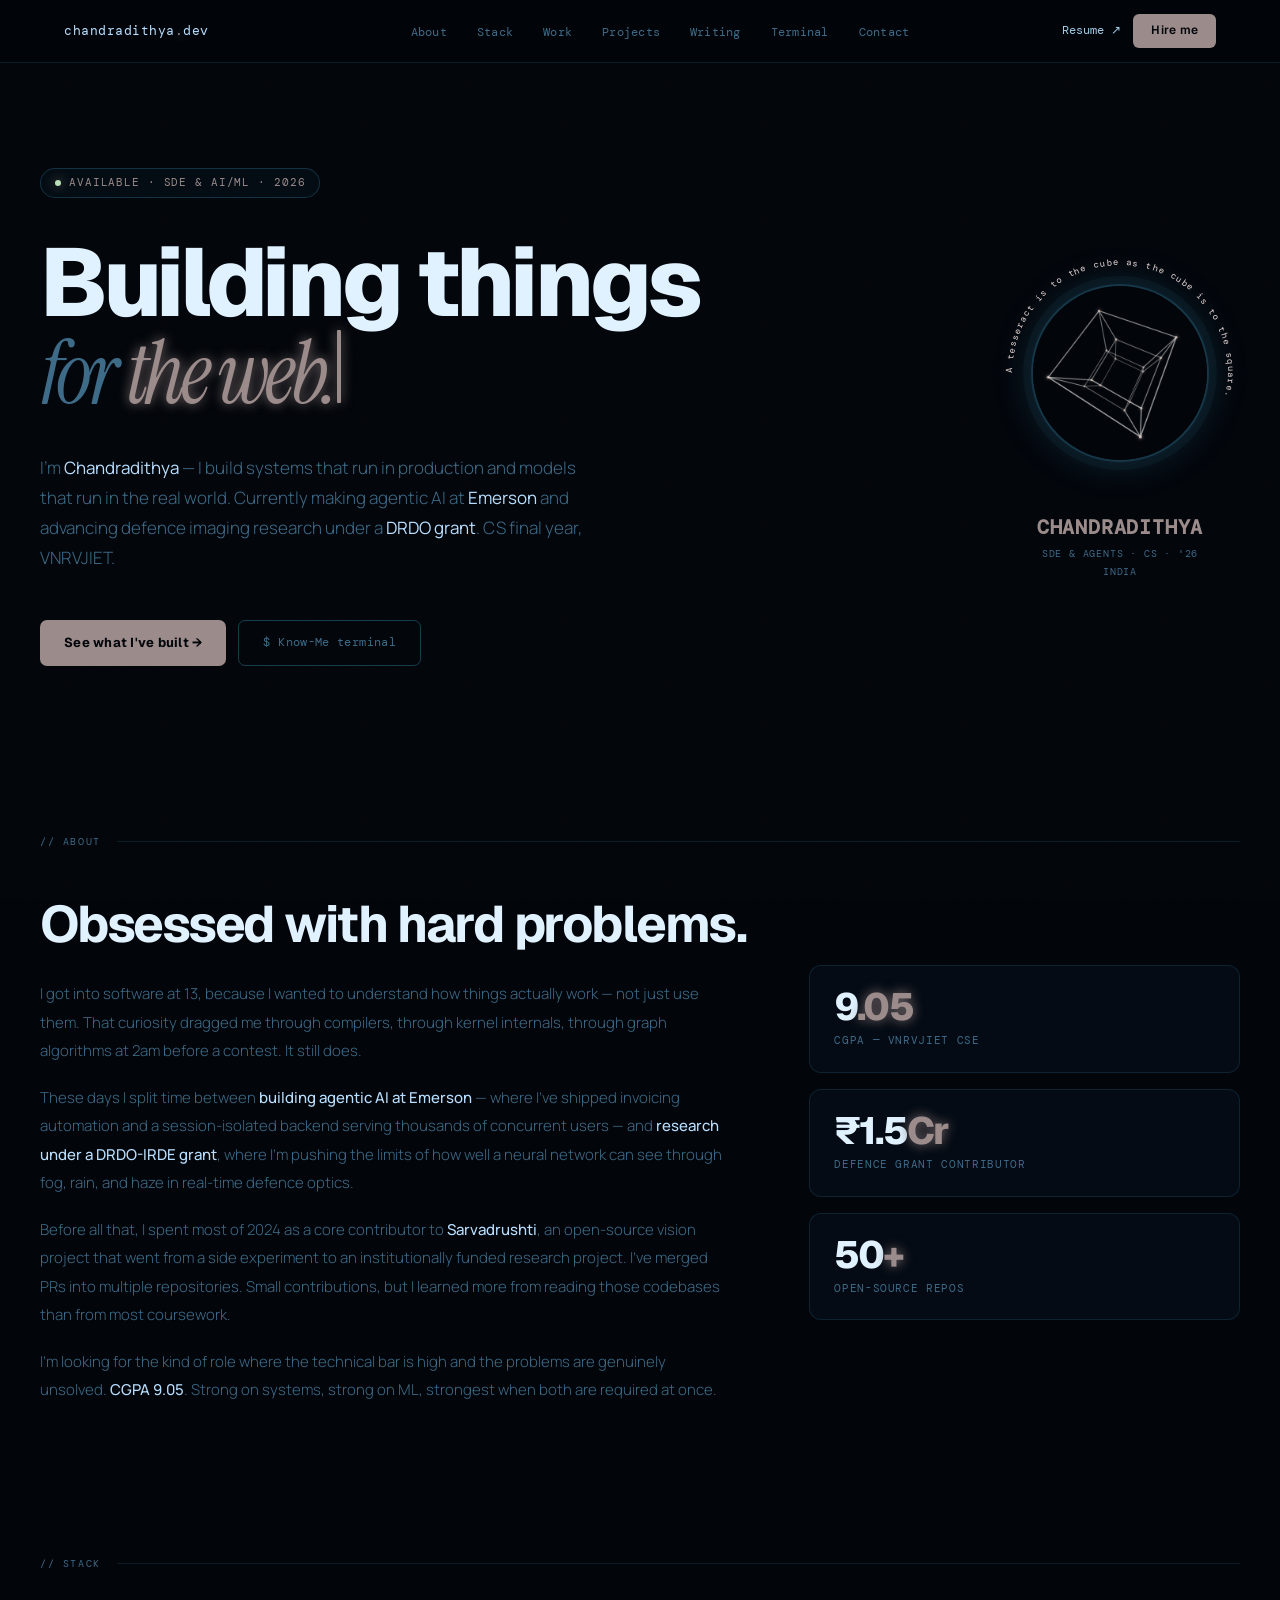
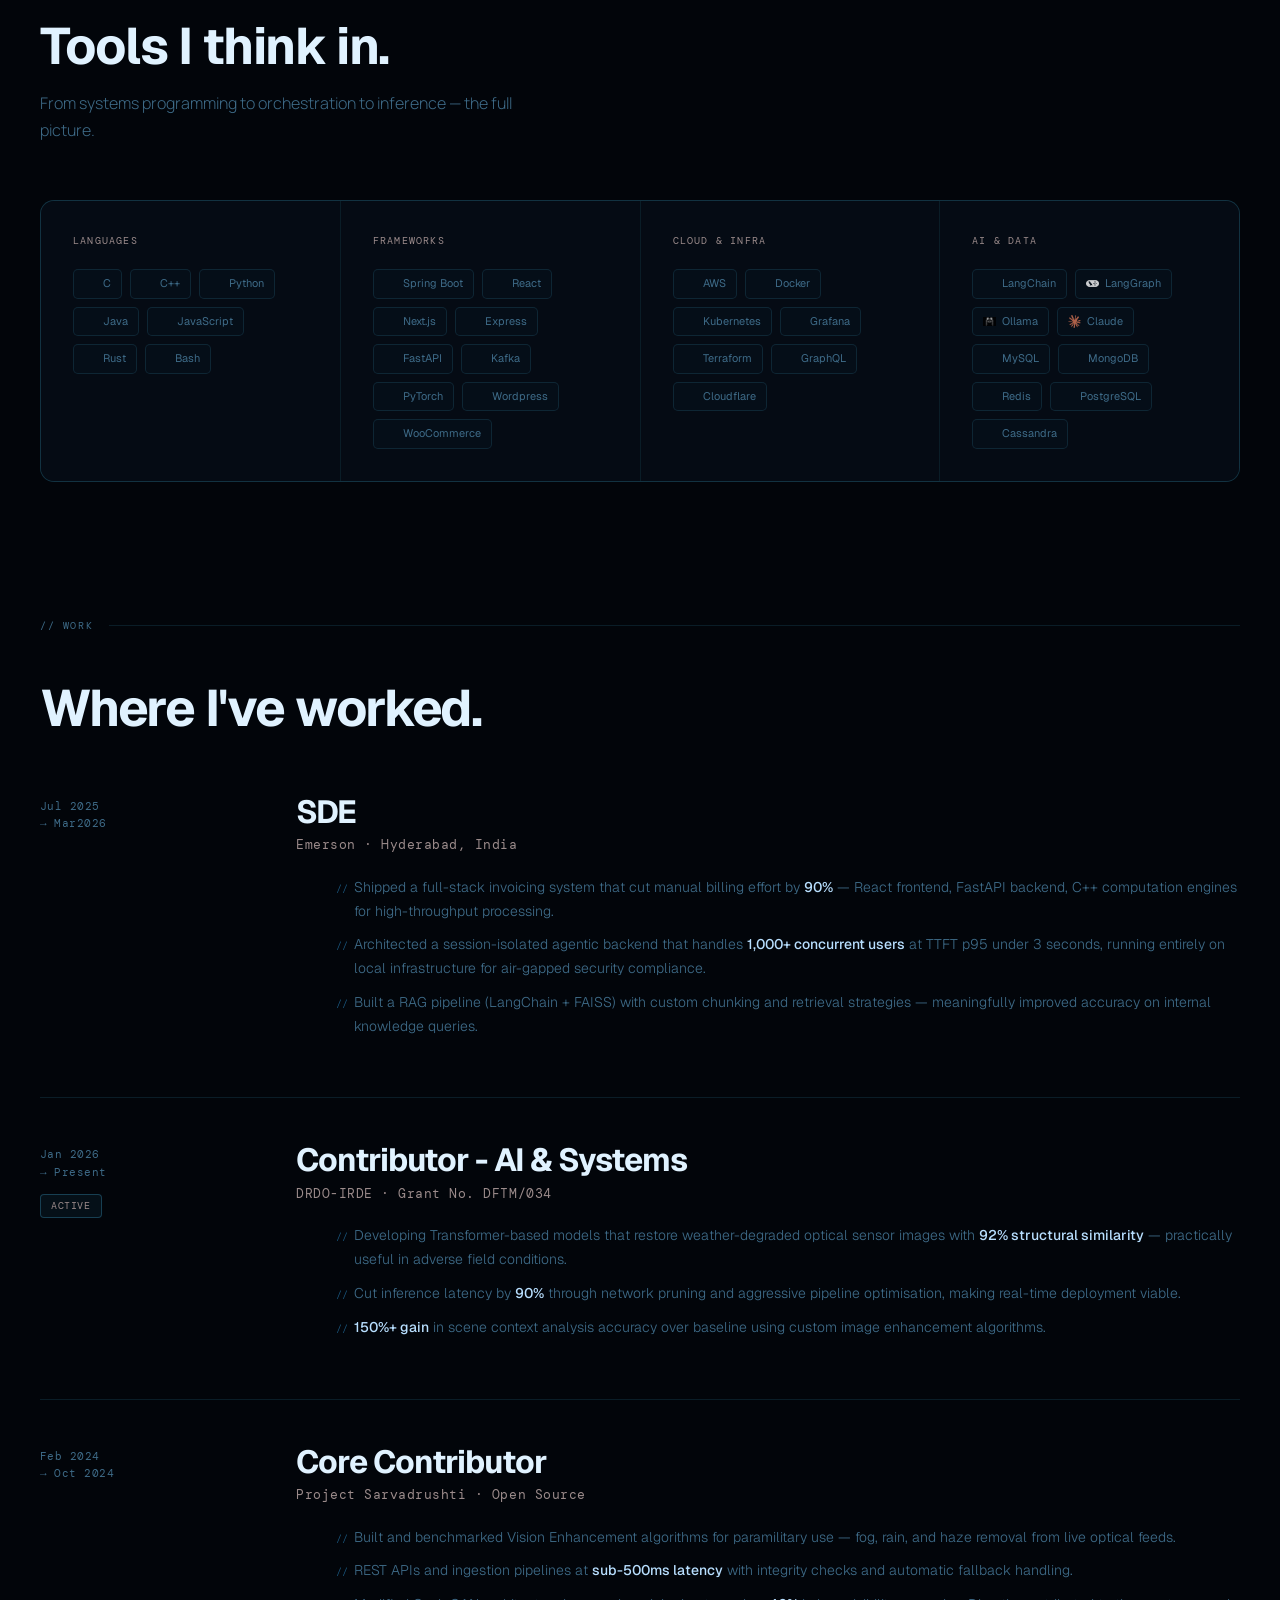
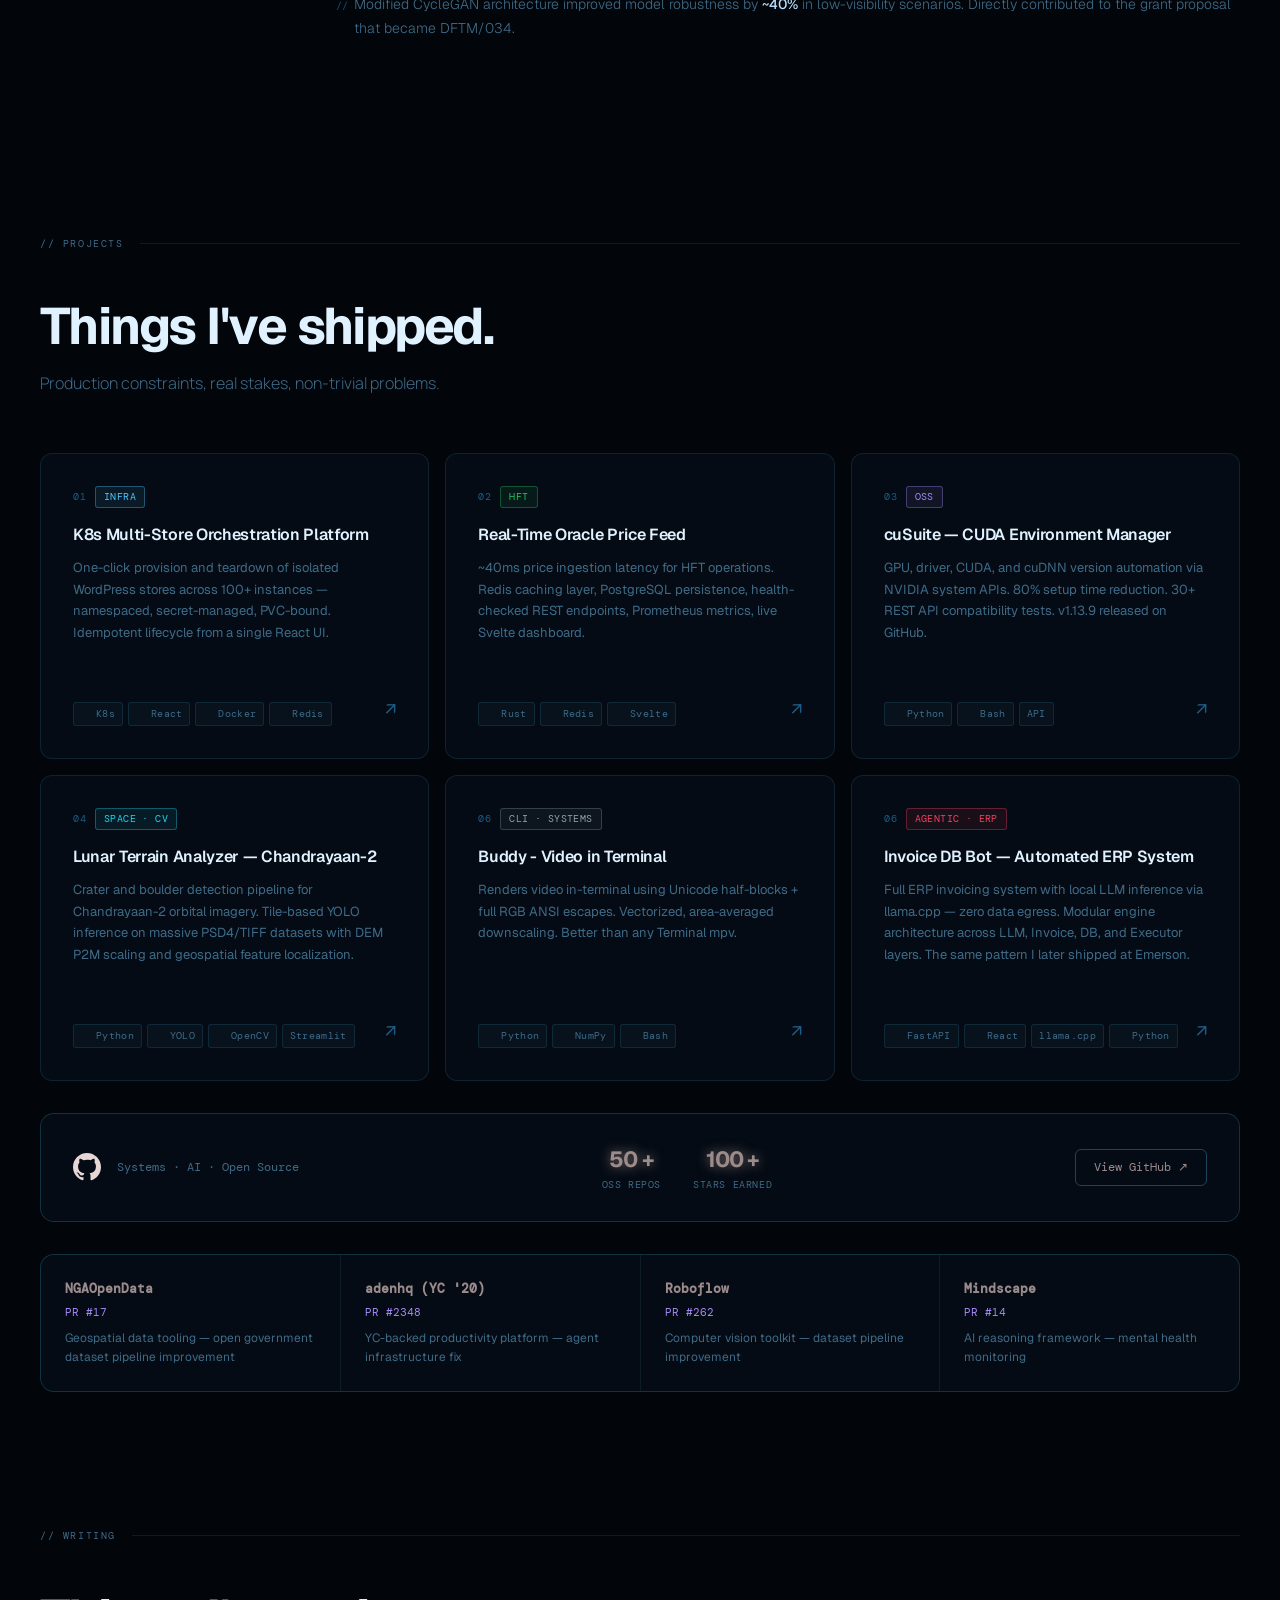
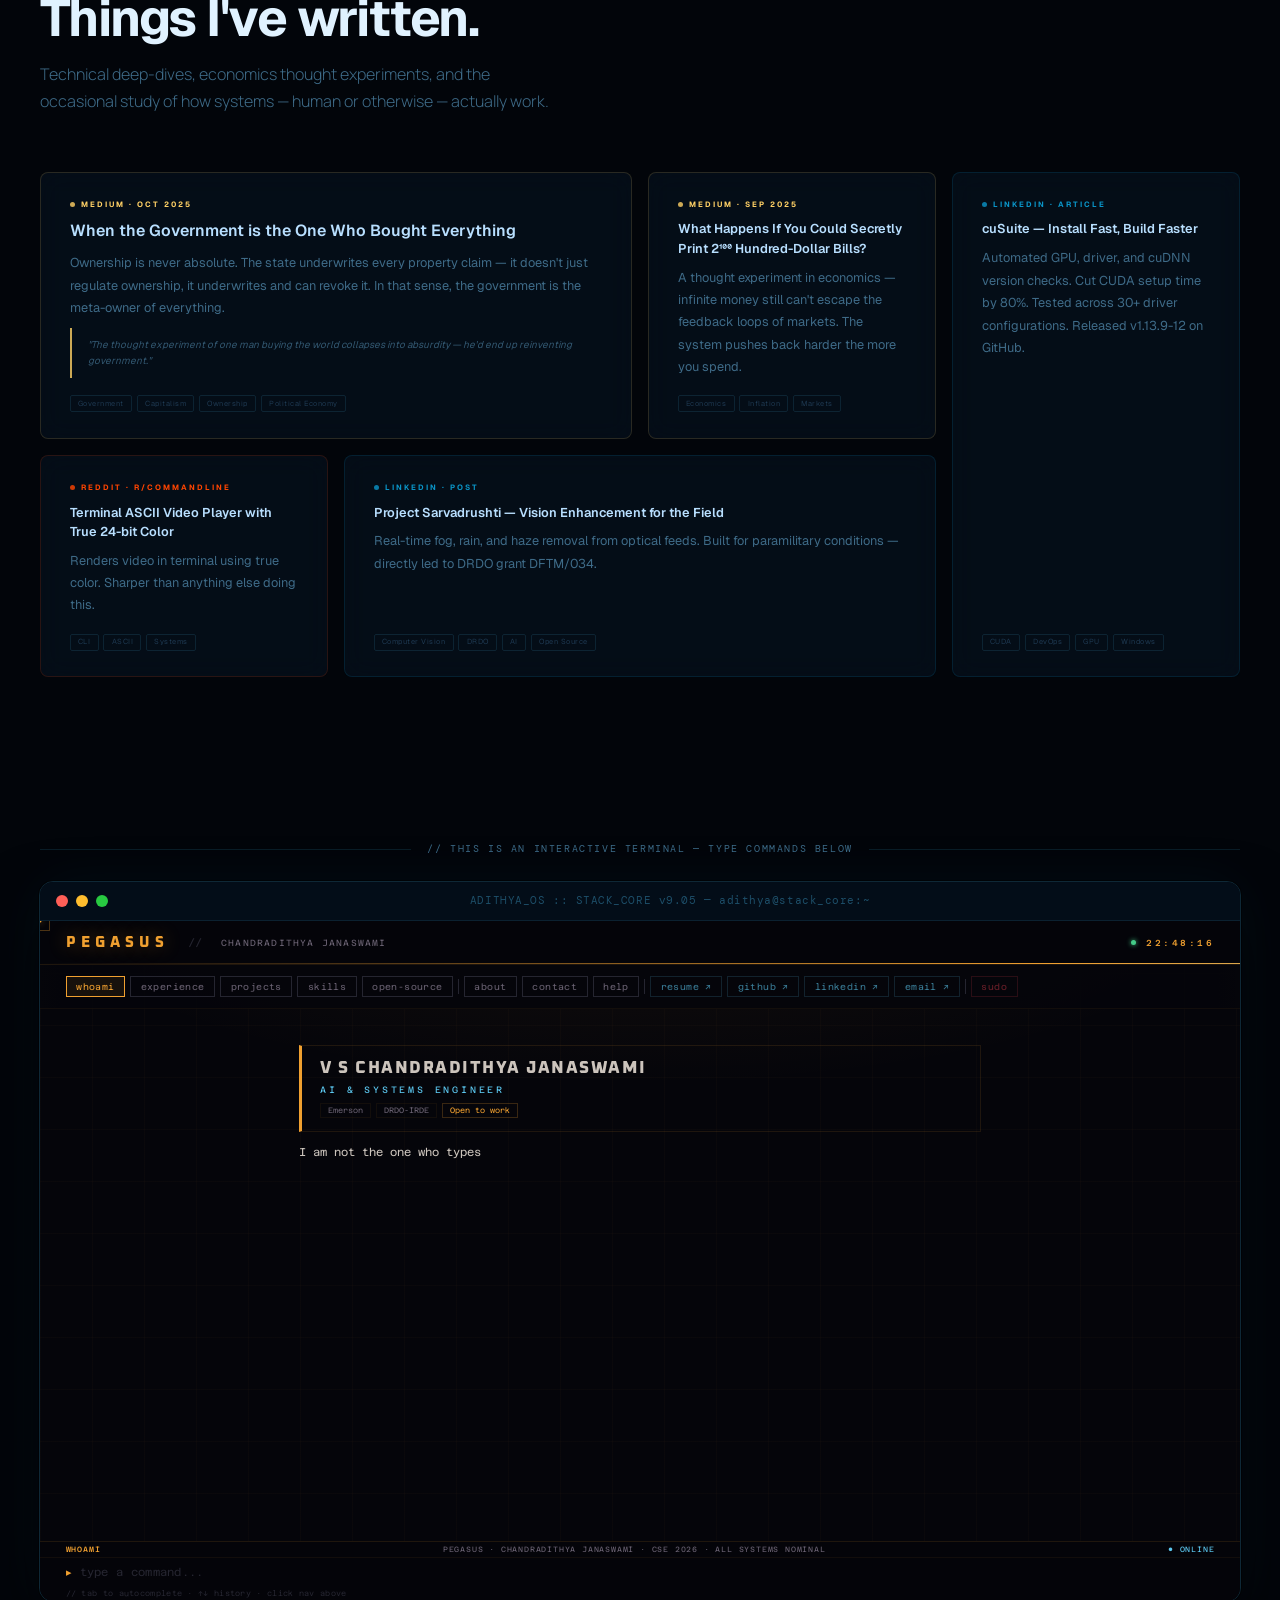
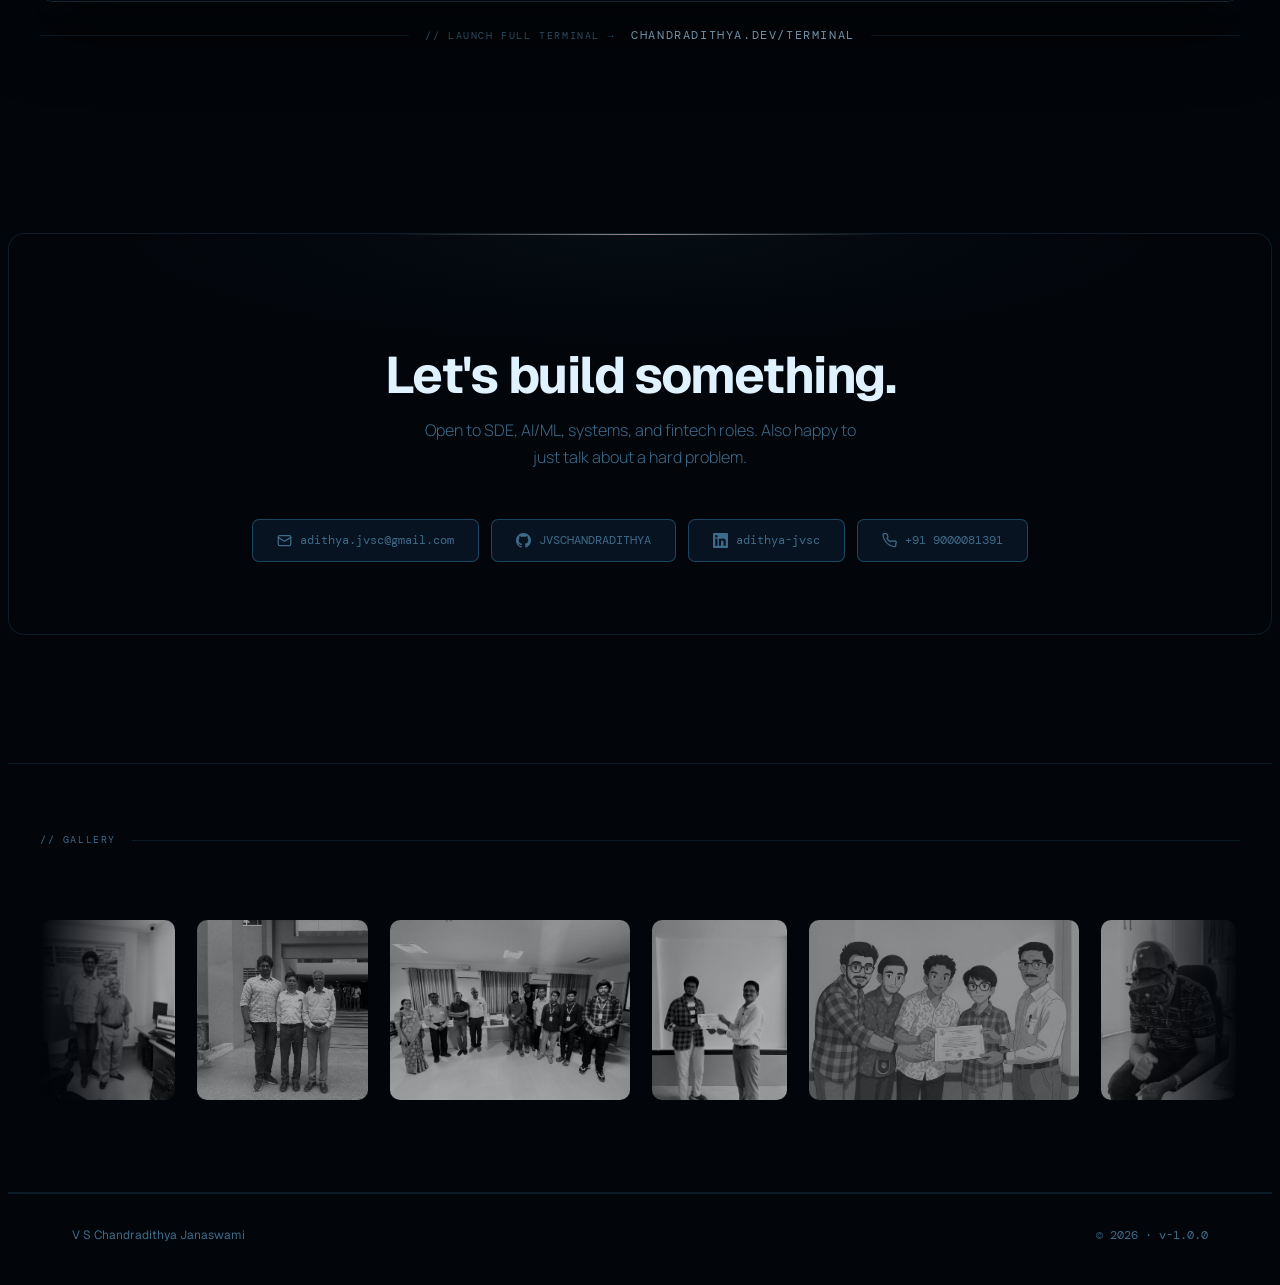
==== commit 08176901: "Update personal introduction in index.html" ====
--- a/portfolio/index.html
+++ b/portfolio/index.html
@@ -130,7 +130,7 @@
         <h2 class="fade-in">Obsessed with hard problems.</h2>
         <div class="about-grid fade-in" style="transition-delay:0.1s">
           <div class="about-text">
-            <p>I got into software because I wanted to understand how things actually work — not just use them. That curiosity dragged me through compilers, through kernel internals, through graph algorithms at 2am before a contest. It still does.</p>
+            <p>I got into software at 13, because I wanted to understand how things actually work — not just use them. That curiosity dragged me through compilers, through kernel internals, through graph algorithms at 2am before a contest. It still does.</p>
             <p>These days I split time between <strong>building agentic AI at Emerson</strong> — where I've shipped invoicing automation and a session-isolated backend serving thousands of concurrent users — and <strong>research under a DRDO-IRDE grant</strong>, where I'm pushing the limits of how well a neural network can see through fog, rain, and haze in real-time defence optics.</p>
             <p>Before all that, I spent most of 2024 as a core contributor to <strong>Sarvadrushti</strong>, an open-source vision project that went from a side experiment to an institutionally funded research project. I've merged PRs into multiple repositories. Small contributions, but I learned more from reading those codebases than from most coursework.</p>
             <p>I'm looking for the kind of role where the technical bar is high and the problems are genuinely unsolved. <strong>CGPA 9.05</strong>. Strong on systems, strong on ML, strongest when both are required at once.</p>
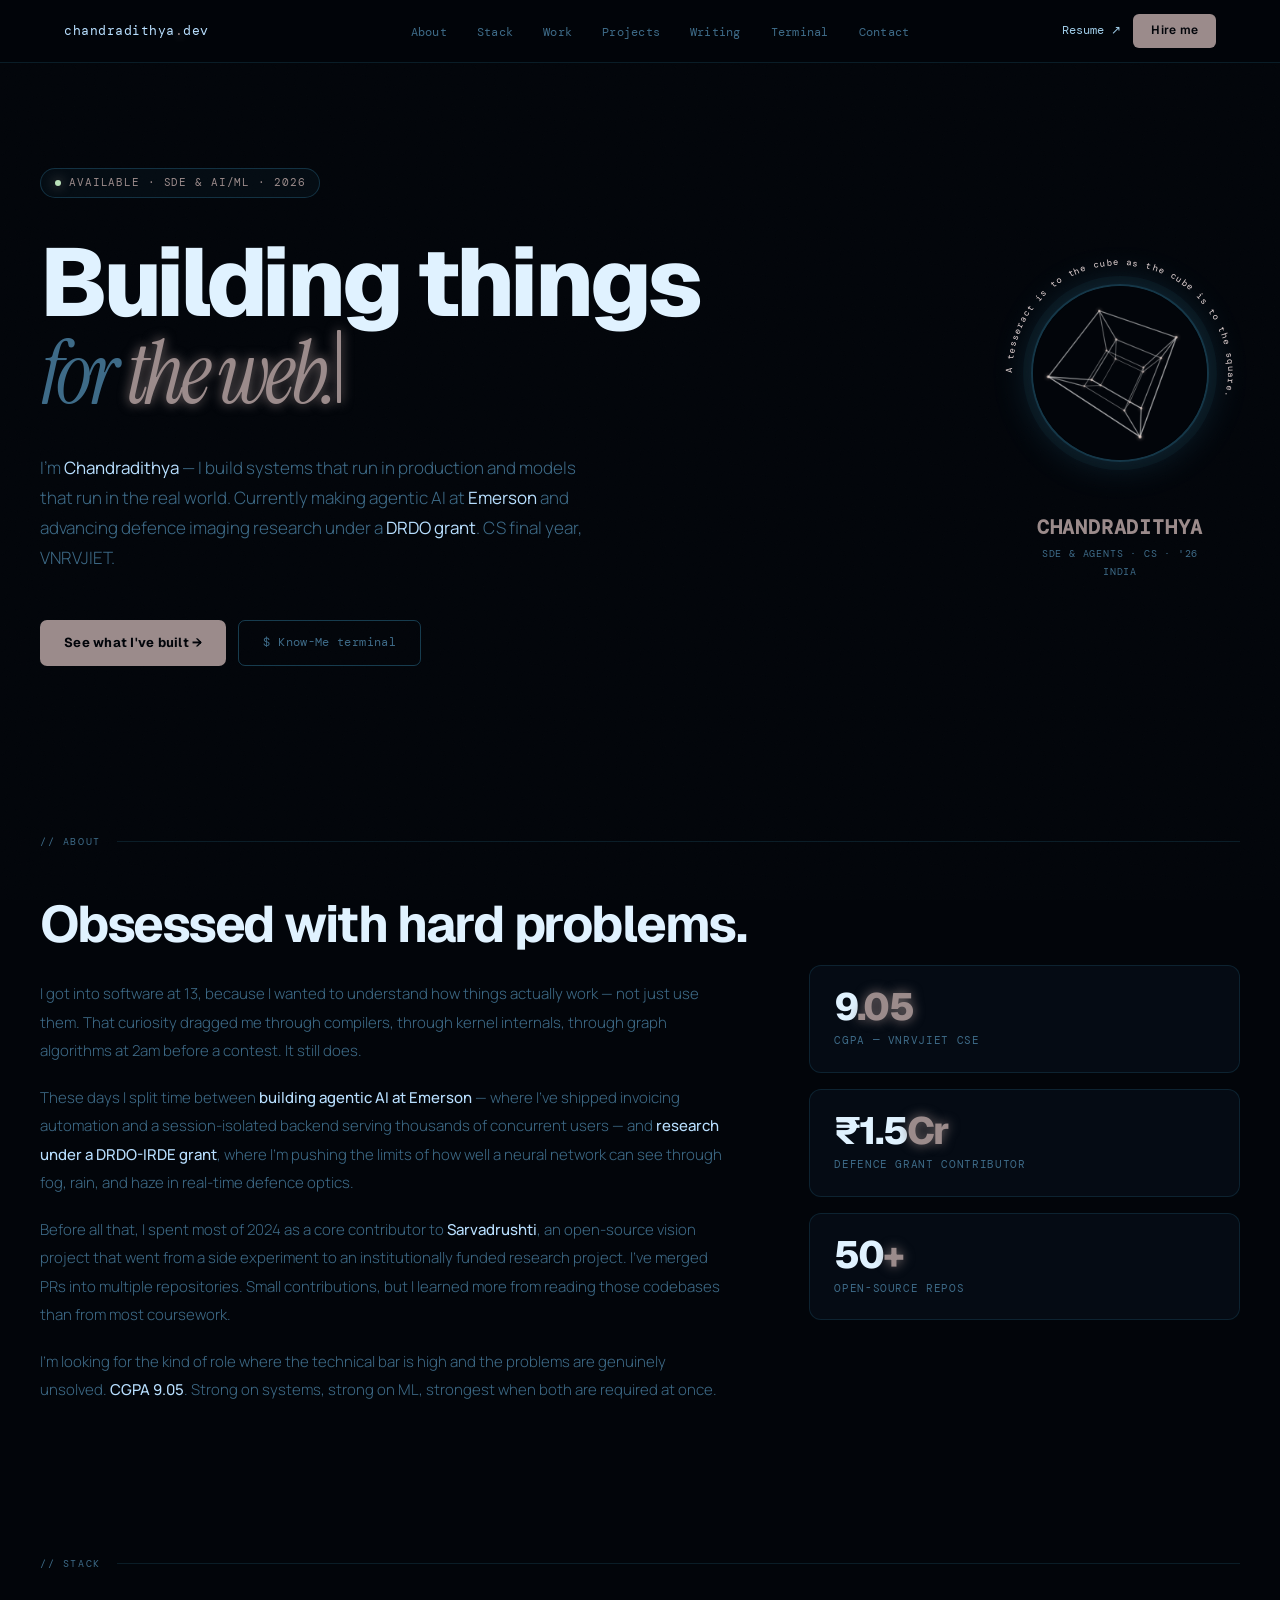
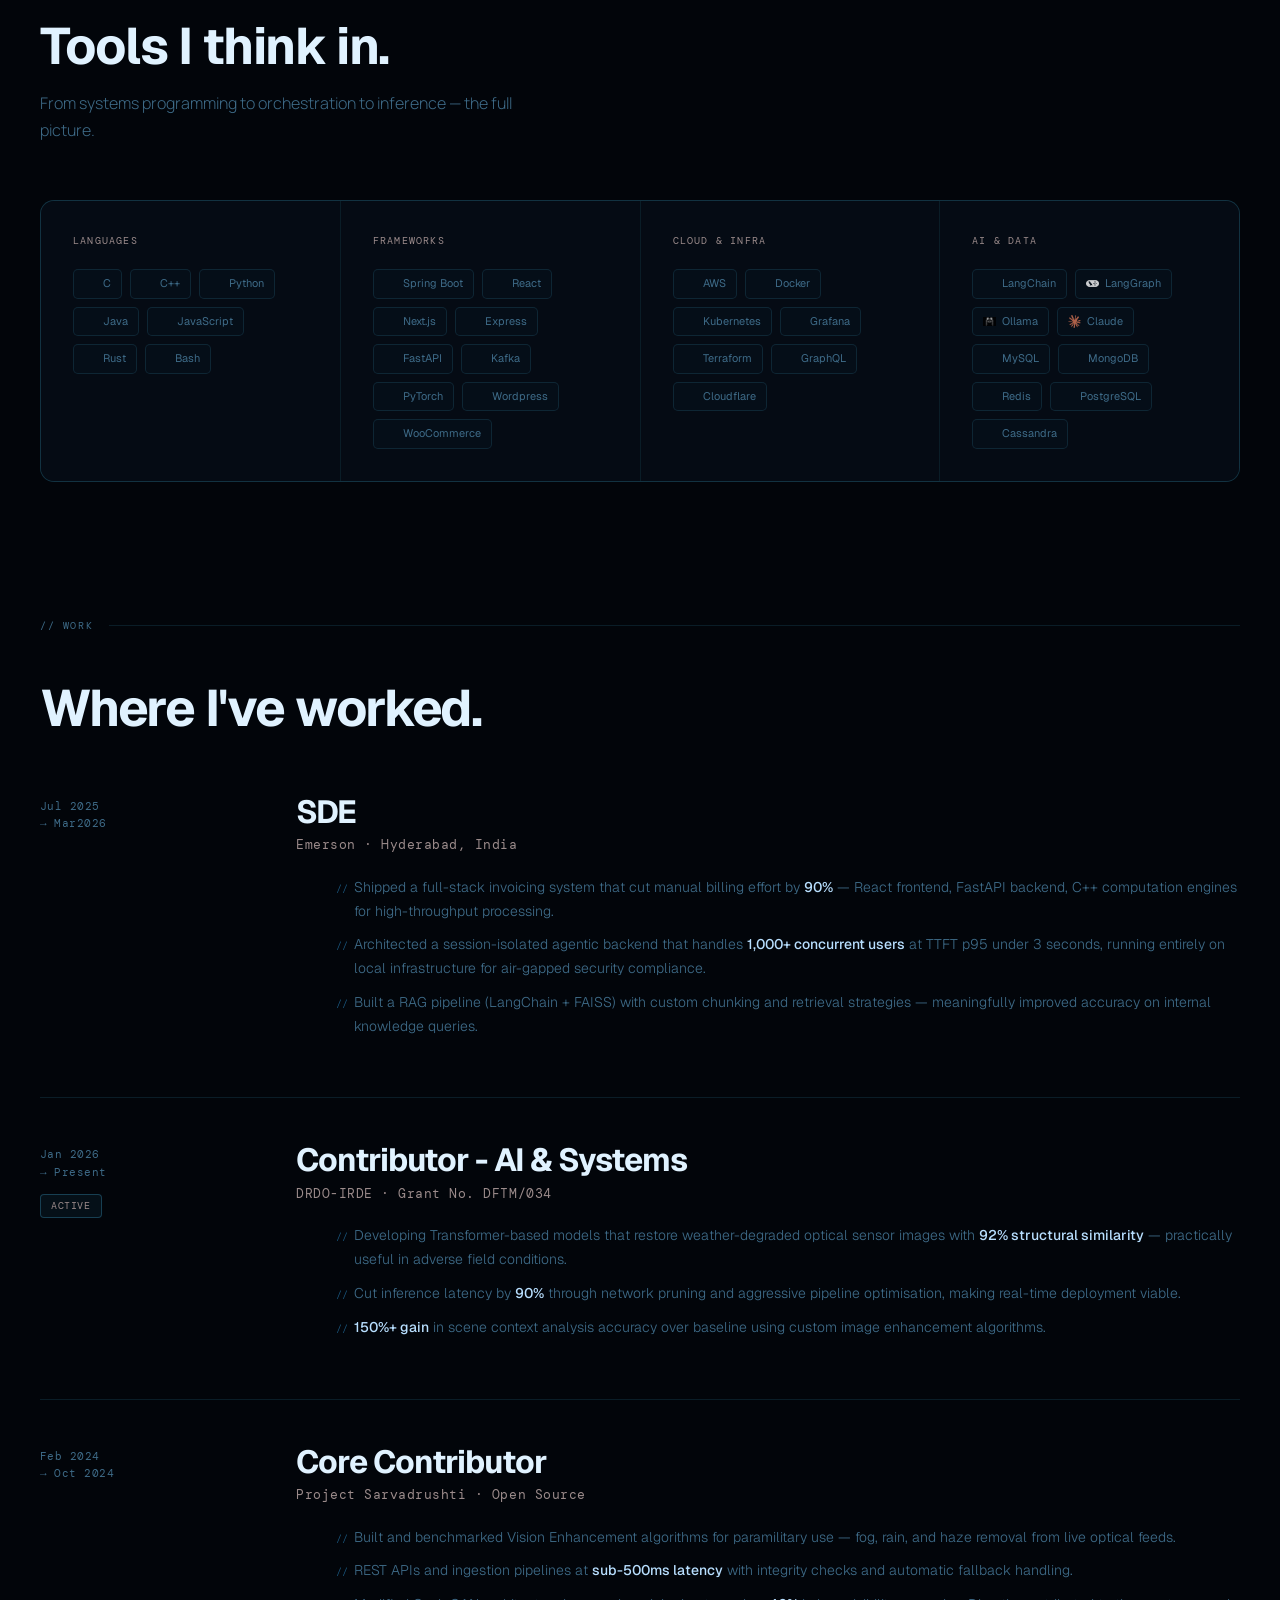
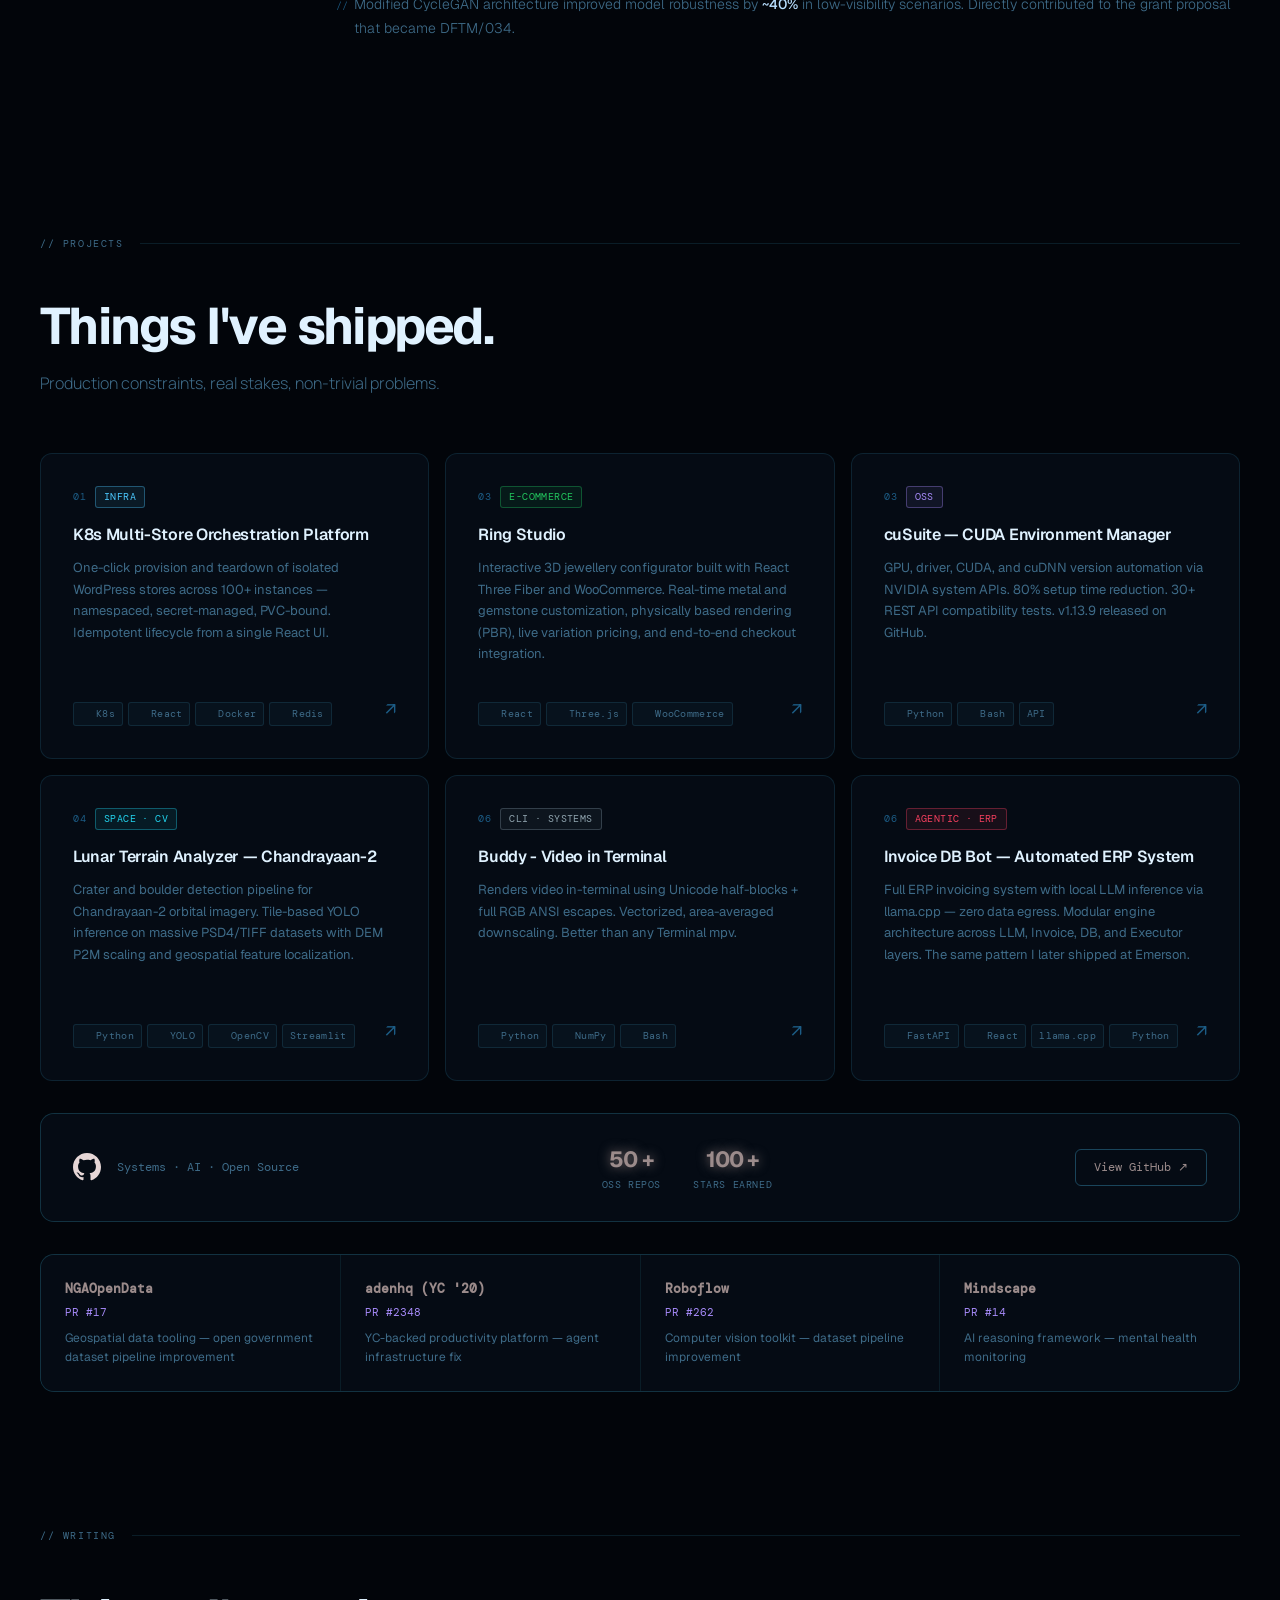
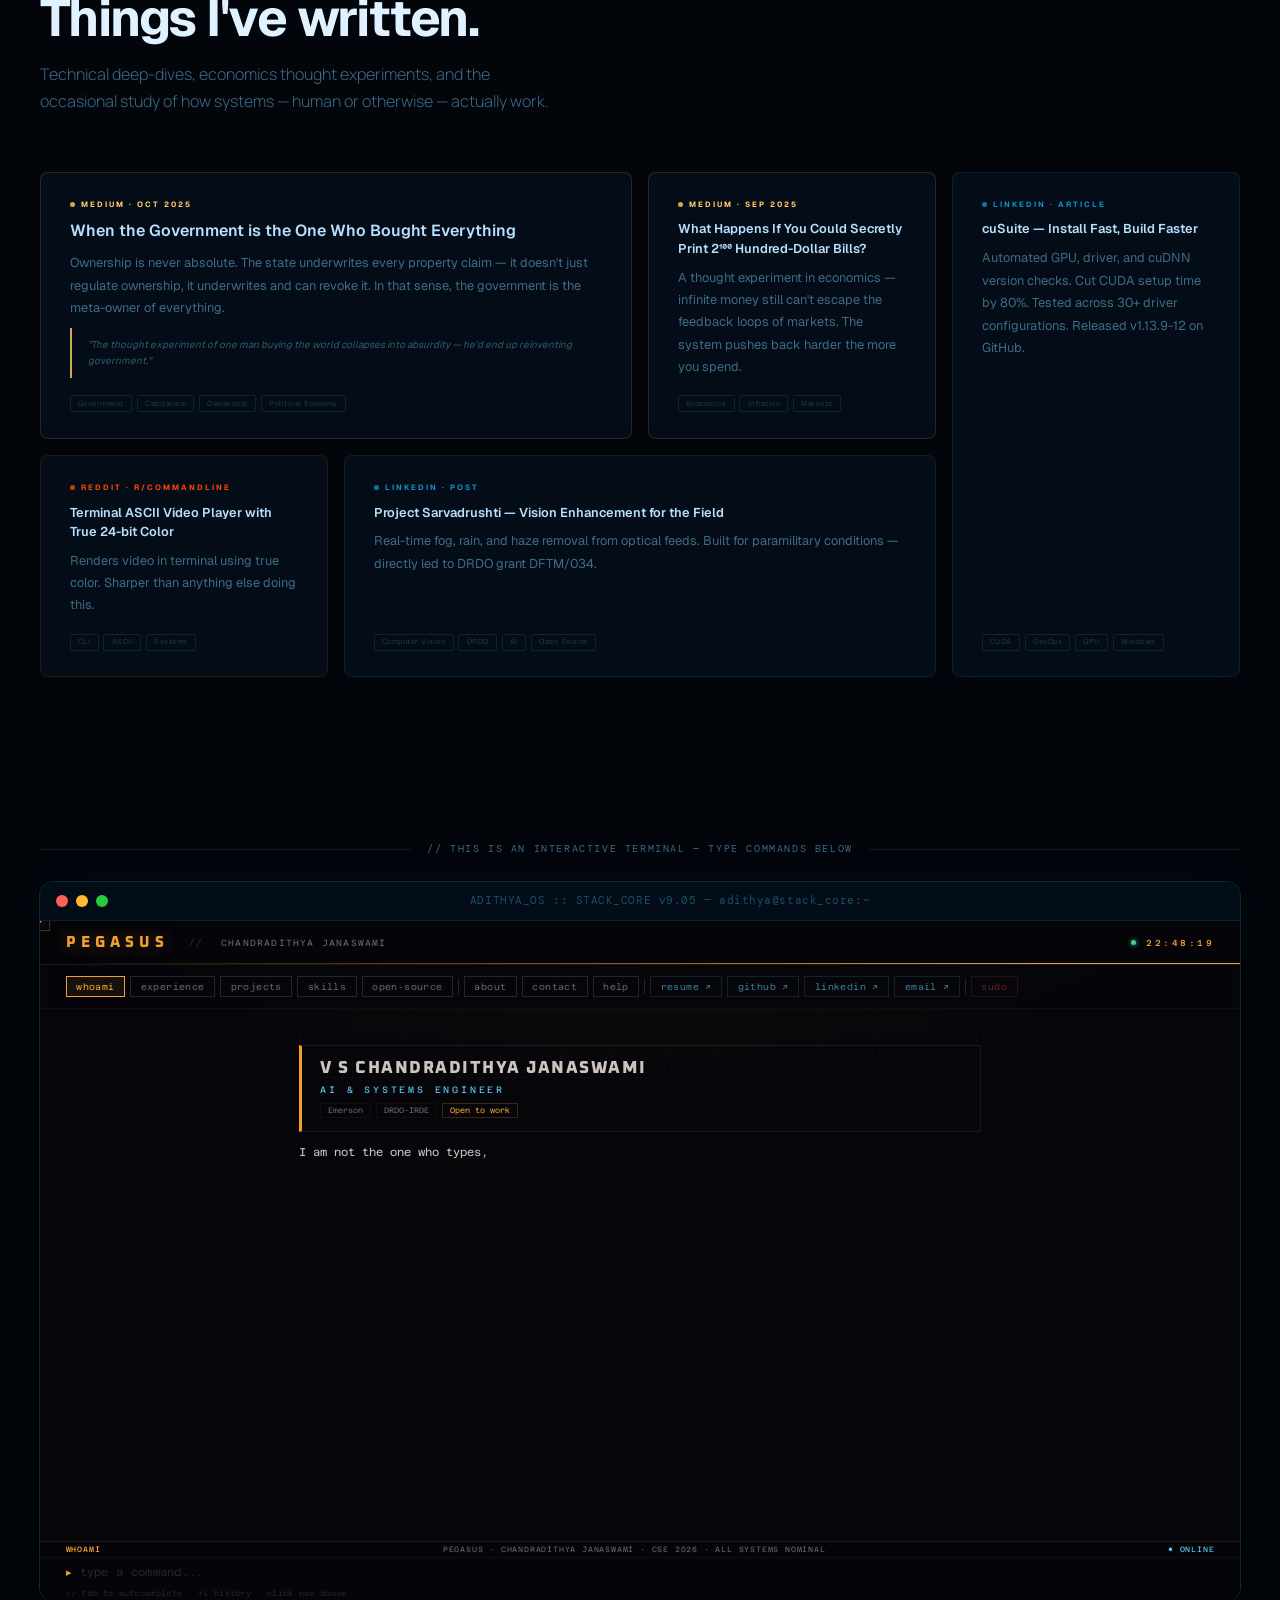
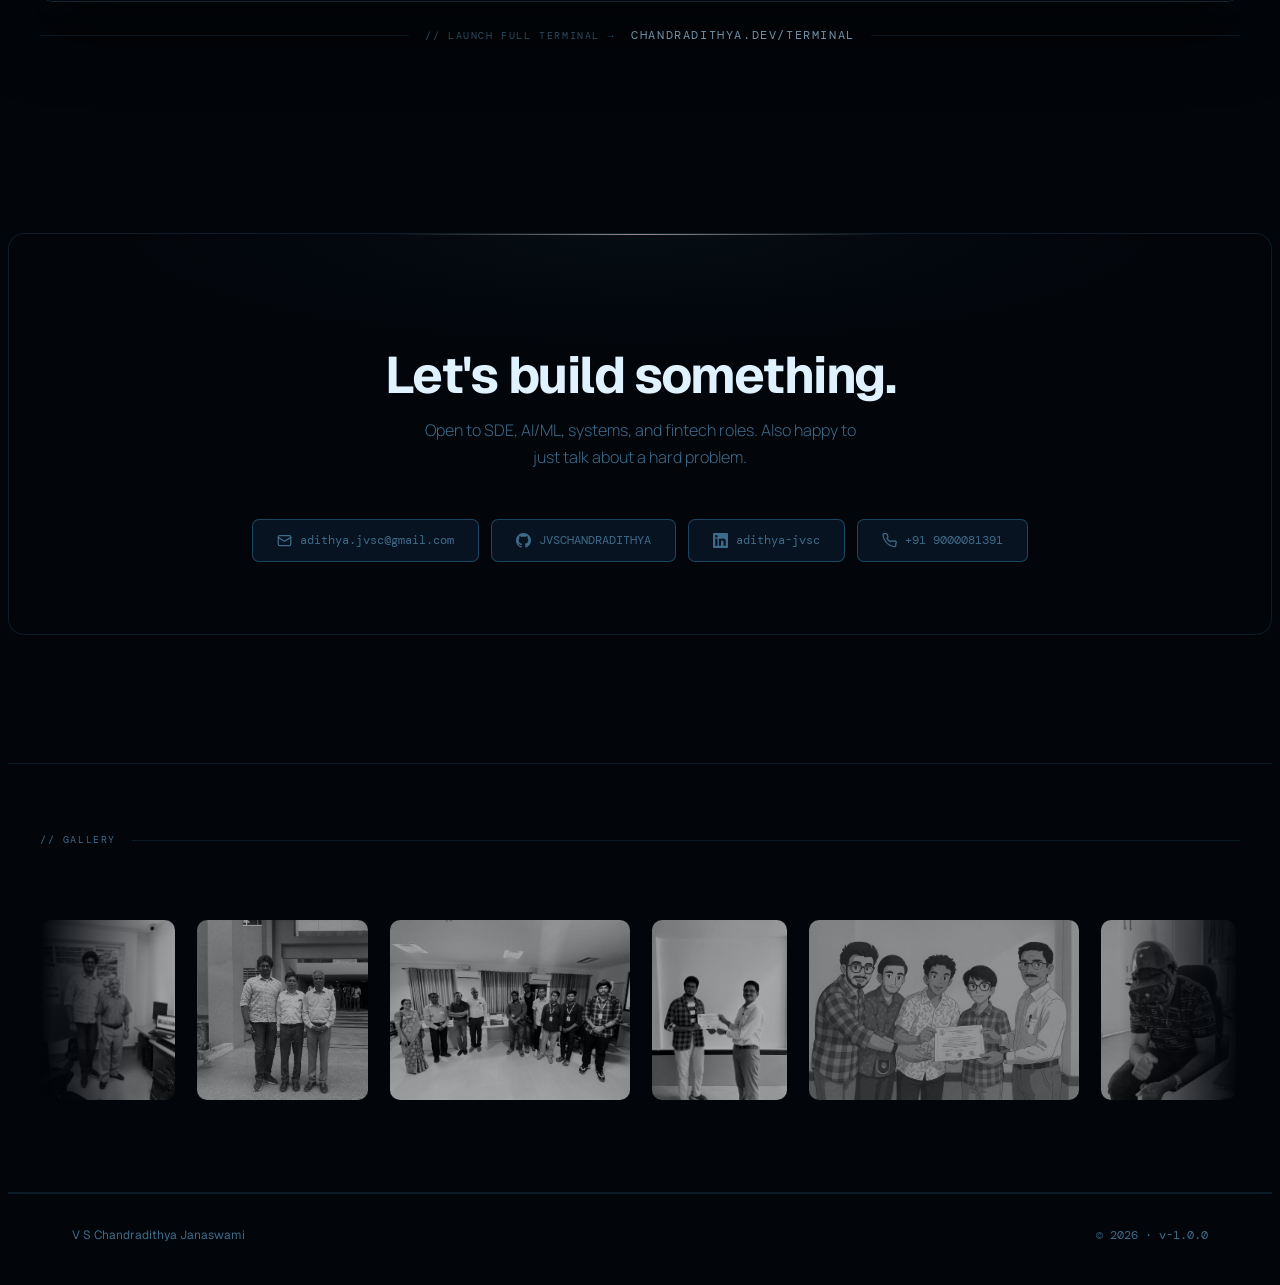
==== commit c6f0306e: "Add 'Ring Studio' project to portfolio Added a new project 'Ring Studio' with details and technologi" ====
--- a/portfolio/index.html
+++ b/portfolio/index.html
@@ -186,7 +186,7 @@
               <span class="skill-pill"><img src="https://cdn.jsdelivr.net/gh/devicons/devicon@latest/icons/apachekafka/apachekafka-original.svg" alt="">Kafka</span>
               <span class="skill-pill"><img src="https://cdn.jsdelivr.net/gh/devicons/devicon@latest/icons/pytorch/pytorch-original.svg" alt="">PyTorch</span>
               <span class="skill-pill"><img src="https://cdn.jsdelivr.net/gh/devicons/devicon@latest/icons/wordpress/wordpress-plain.svg" alt="">Wordpress</span>
-              <span class="skill-pill"><img src="https://cdn.jsdelivr.net/gh/devicons/devicon@latest/icons/wordpress/wordpress-plain.svg" alt="">WooCommerce</span>
+              <span class="skill-pill"><img src="https://cdn.jsdelivr.net/gh/devicons/devicon@latest/icons/woocommerce/woocommerce-original.svg" alt="">WooCommerce</span>
             </div>
           </div>
           <div class="skill-group">
@@ -308,7 +308,45 @@
             </div>
           </a>
 
-          <a class="project-card" href="https://github.com/JVSCHANDRADITHYA/Low-Latency-HFT-Data-Engine-with-Oracle-Aggregation" target="_blank">
+<a class="project-card" href="https://chandradithya.dev/ringstudio" target="_blank">
+  <div class="project-top">
+    <div class="project-meta">
+      <span class="project-num">03</span>
+      <span class="project-tag hft">E-Commerce</span>
+    </div>
+
+    <div class="project-title">
+      Ring Studio
+    </div>
+
+    <div class="project-desc">
+      Interactive 3D jewellery configurator built with React Three Fiber and WooCommerce. Real-time metal and gemstone customization, physically based rendering (PBR), live variation pricing, and end-to-end checkout integration.
+    </div>
+  </div>
+
+  <div class="project-bottom">
+    <div class="project-tech">
+      <span class="tech-pill">
+        <img src="https://cdn.jsdelivr.net/gh/devicons/devicon@latest/icons/react/react-original.svg" alt="">
+        React
+      </span>
+
+      <span class="tech-pill">
+        <img src="https://cdn.jsdelivr.net/gh/devicons/devicon@latest/icons/threejs/threejs-original.svg" alt="">
+        Three.js
+      </span>
+
+      <span class="tech-pill">
+        <img src="https://cdn.jsdelivr.net/gh/devicons/devicon@latest/icons/woocommerce/woocommerce-original.svg" alt="">
+        WooCommerce
+      </span>
+    </div>
+
+    <div class="project-arrow">↗</div>
+  </div>
+</a>
+          
+          <!-- <a class="project-card" href="https://github.com/JVSCHANDRADITHYA/Low-Latency-HFT-Data-Engine-with-Oracle-Aggregation" target="_blank">
             <div class="project-top">
               <div class="project-meta"><span class="project-num">02</span><span class="project-tag hft">HFT</span></div>
               <div class="project-title">Real-Time Oracle Price Feed</div>
@@ -322,7 +360,7 @@
               </div>
               <div class="project-arrow">↗</div>
             </div>
-          </a>
+          </a> -->
 
           <a class="project-card" href="https://github.com/JVSCHANDRADITHYA/cuSuite" target="_blank">
             <div class="project-top">
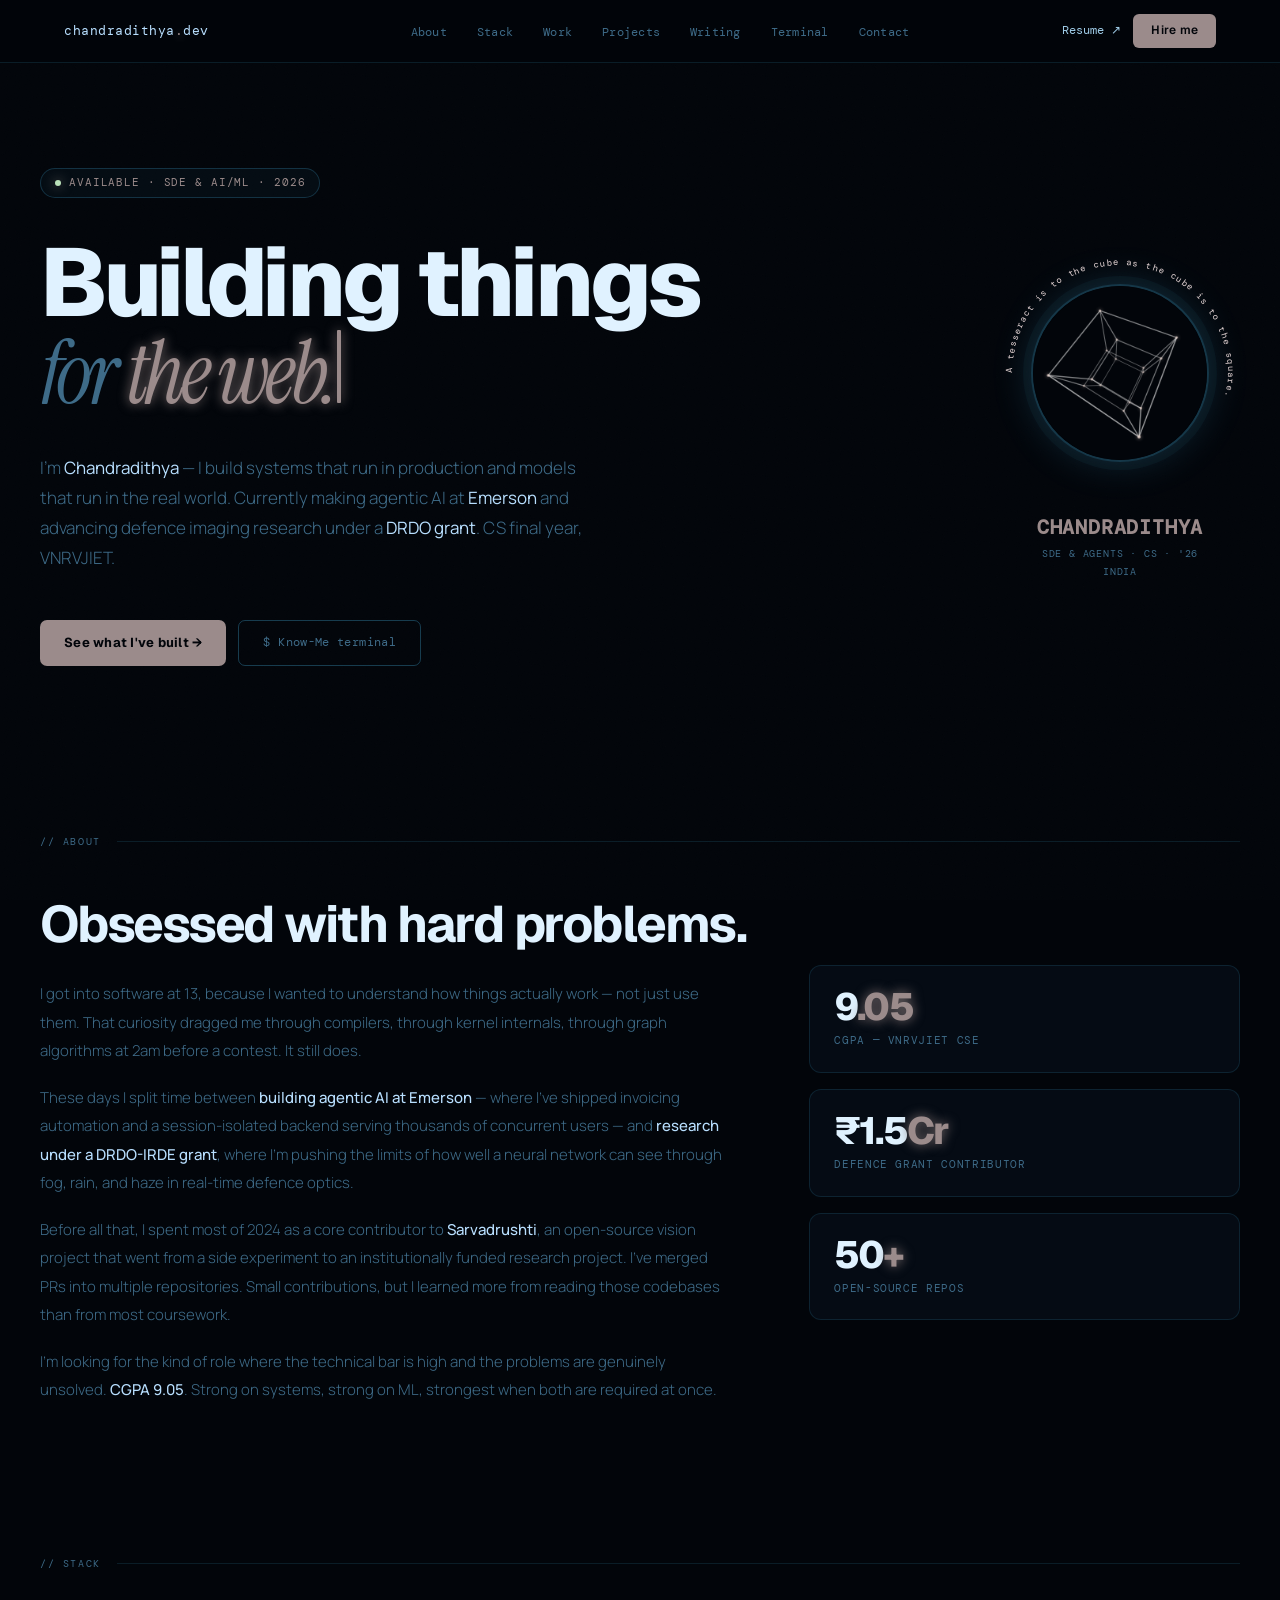
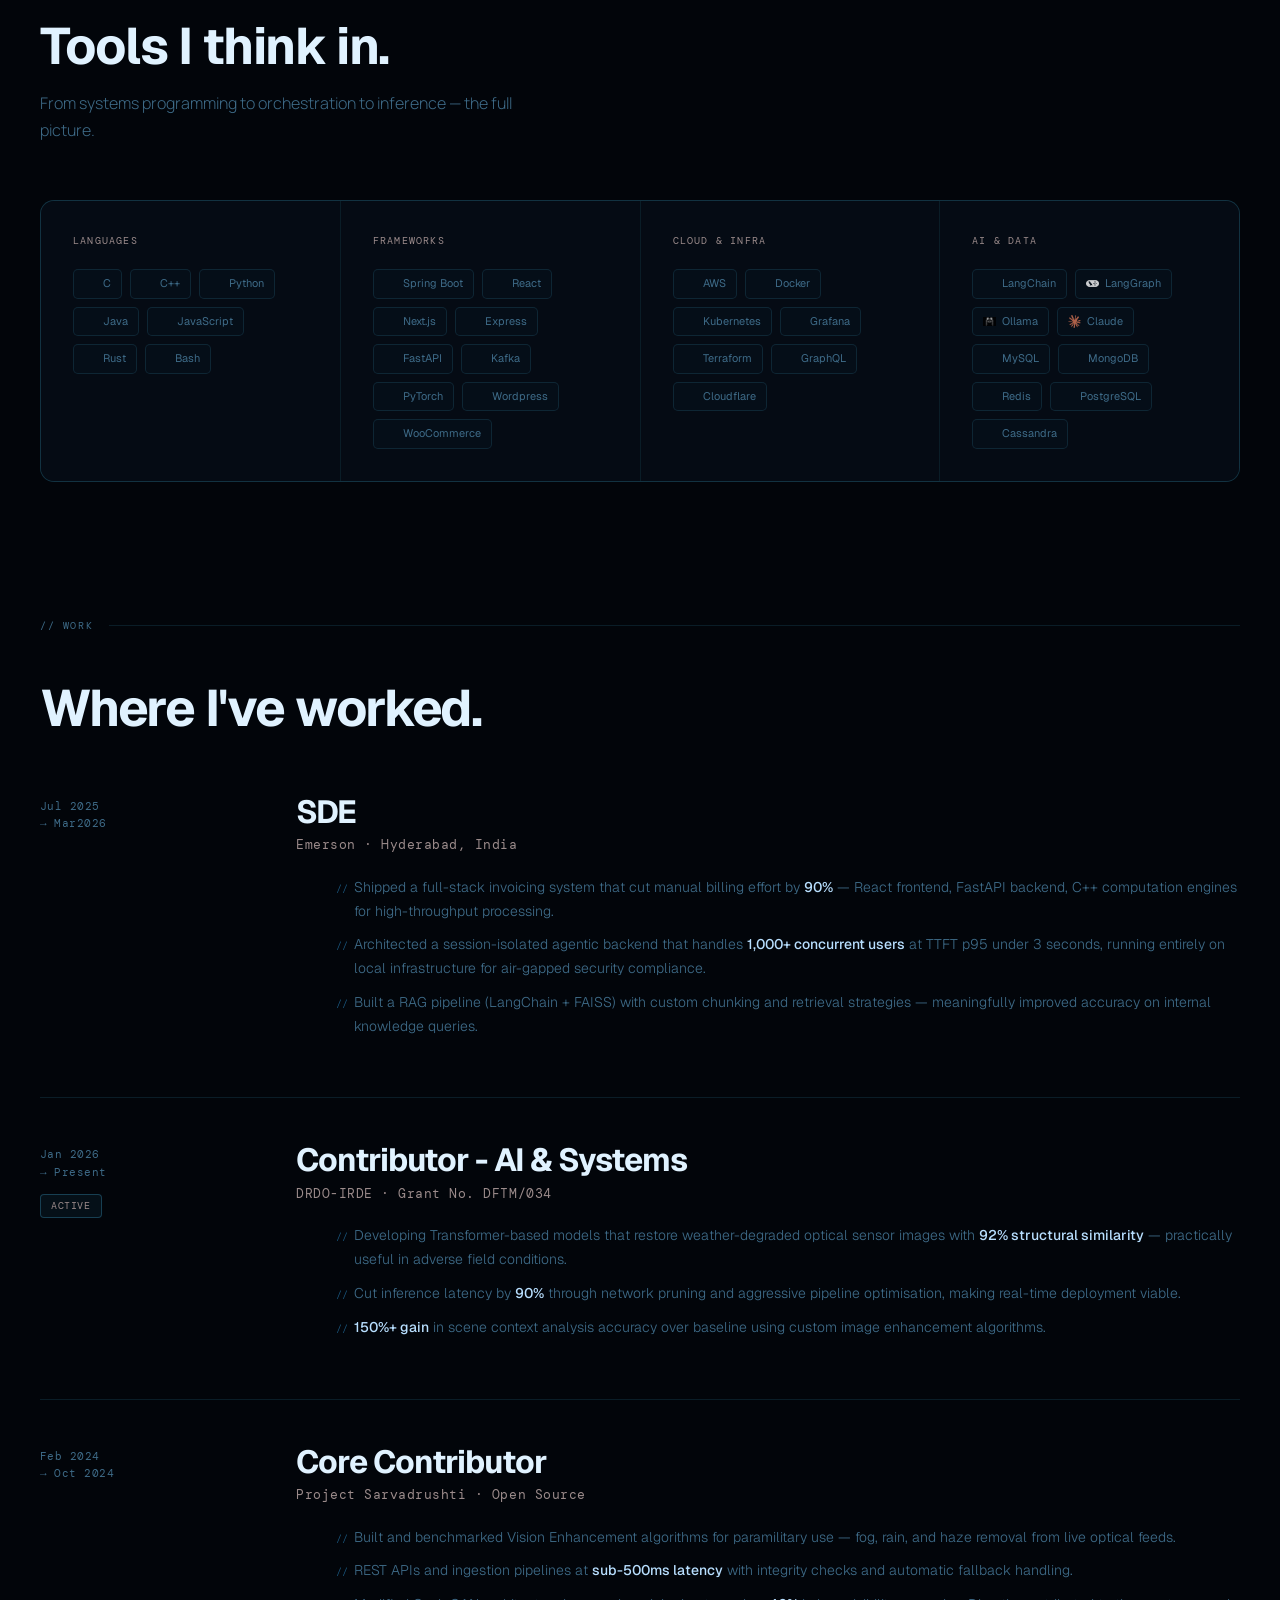
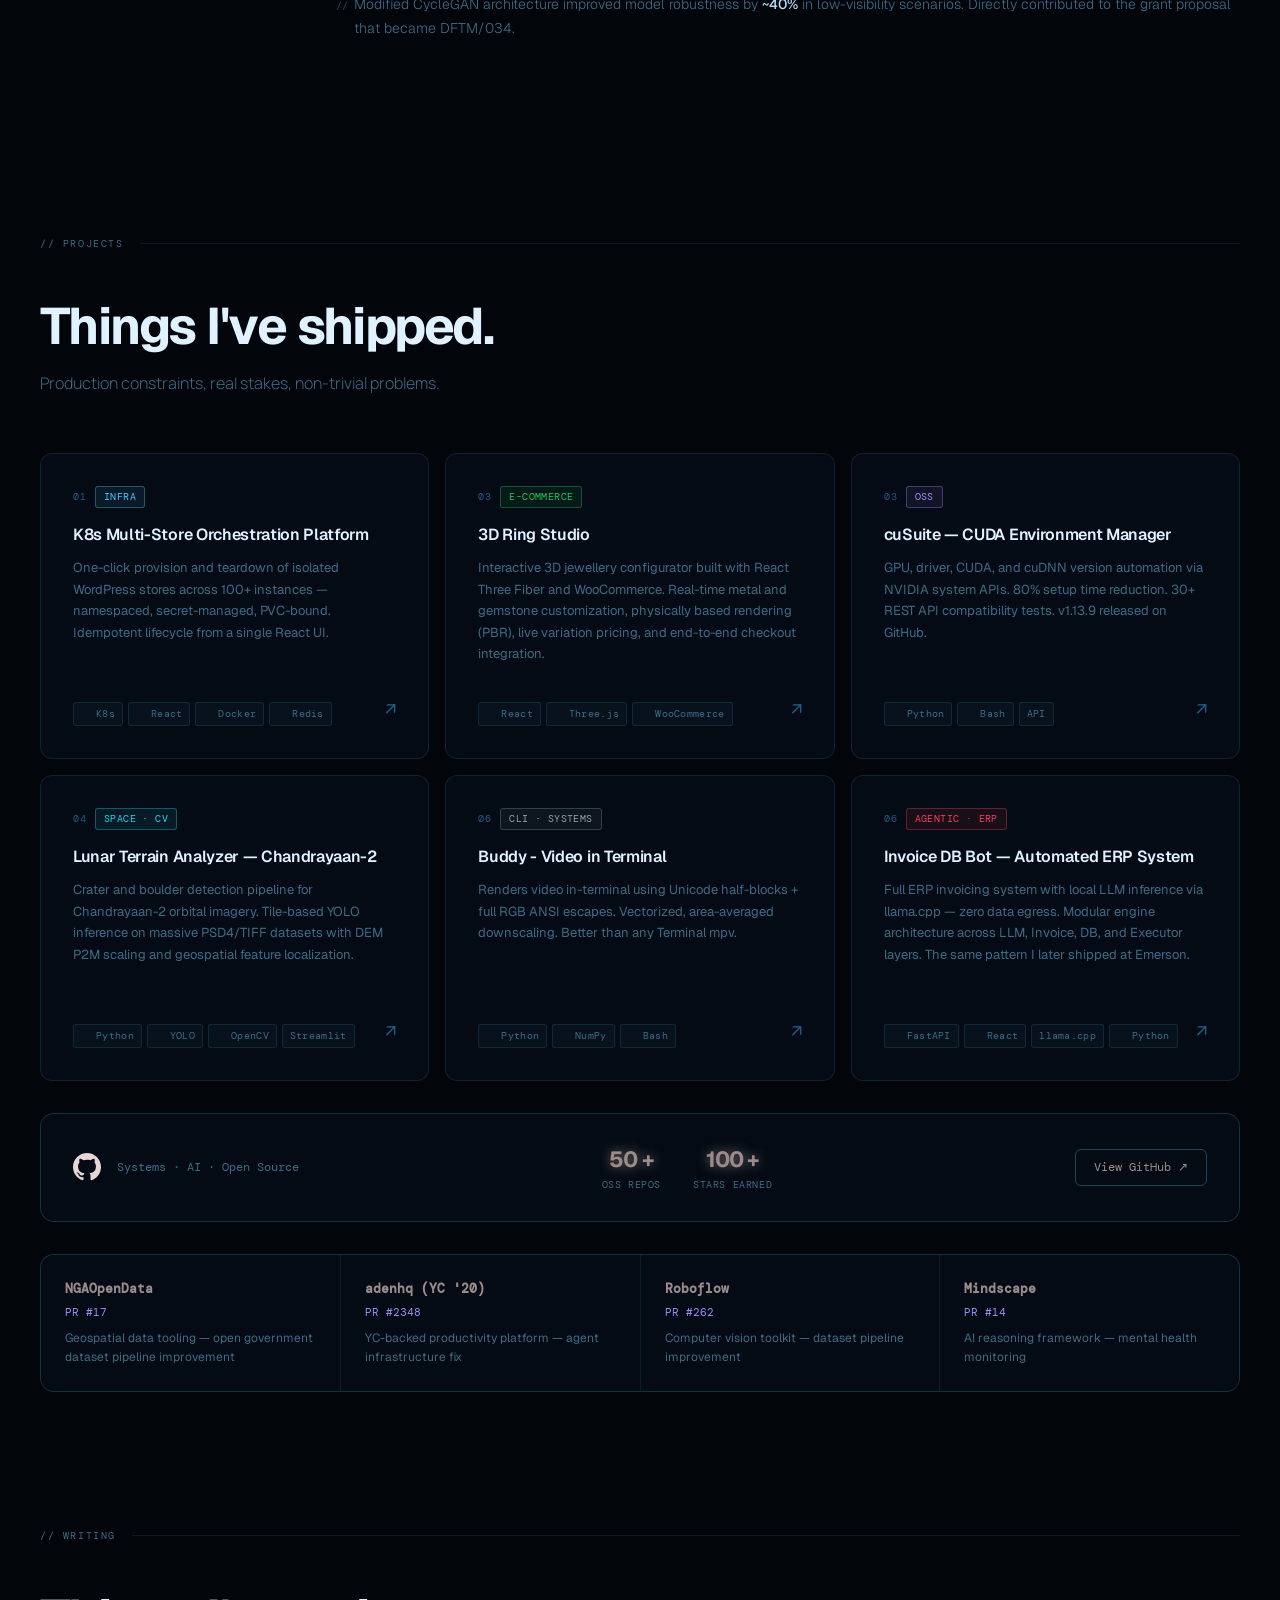
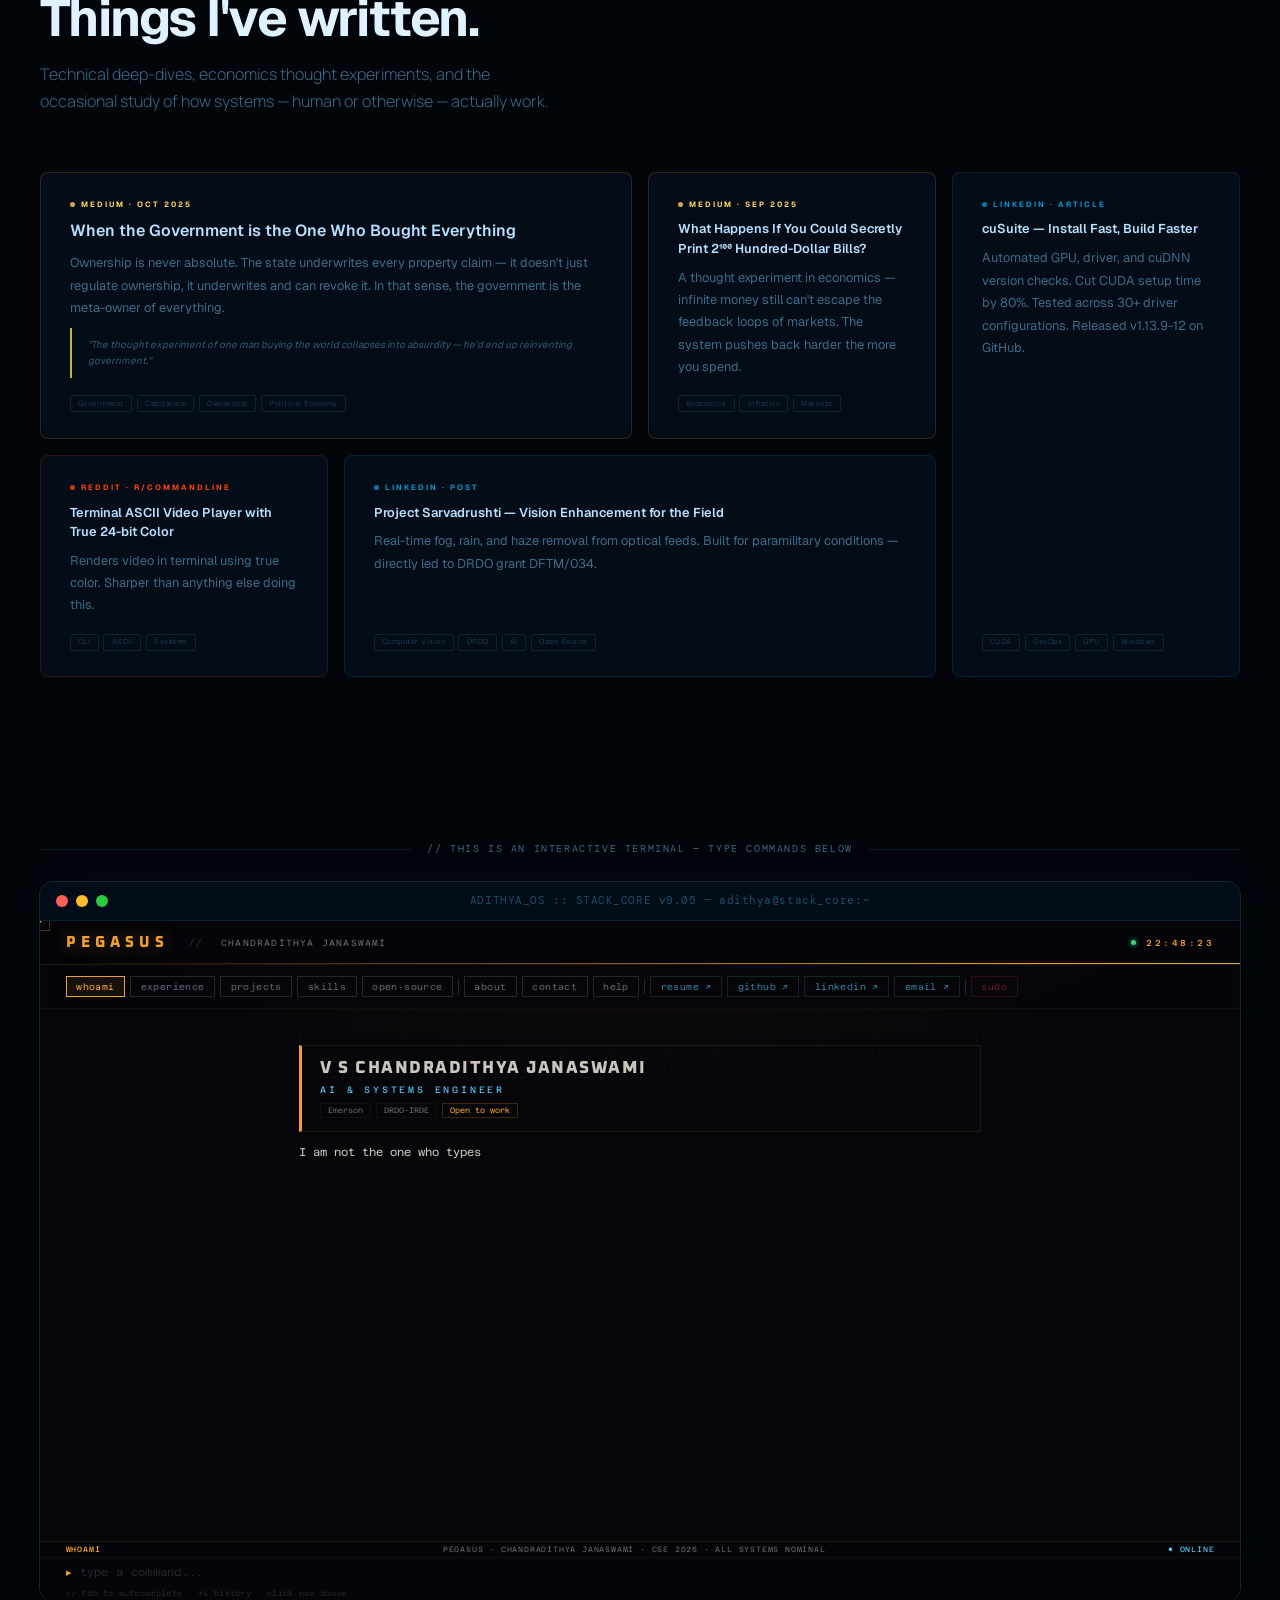
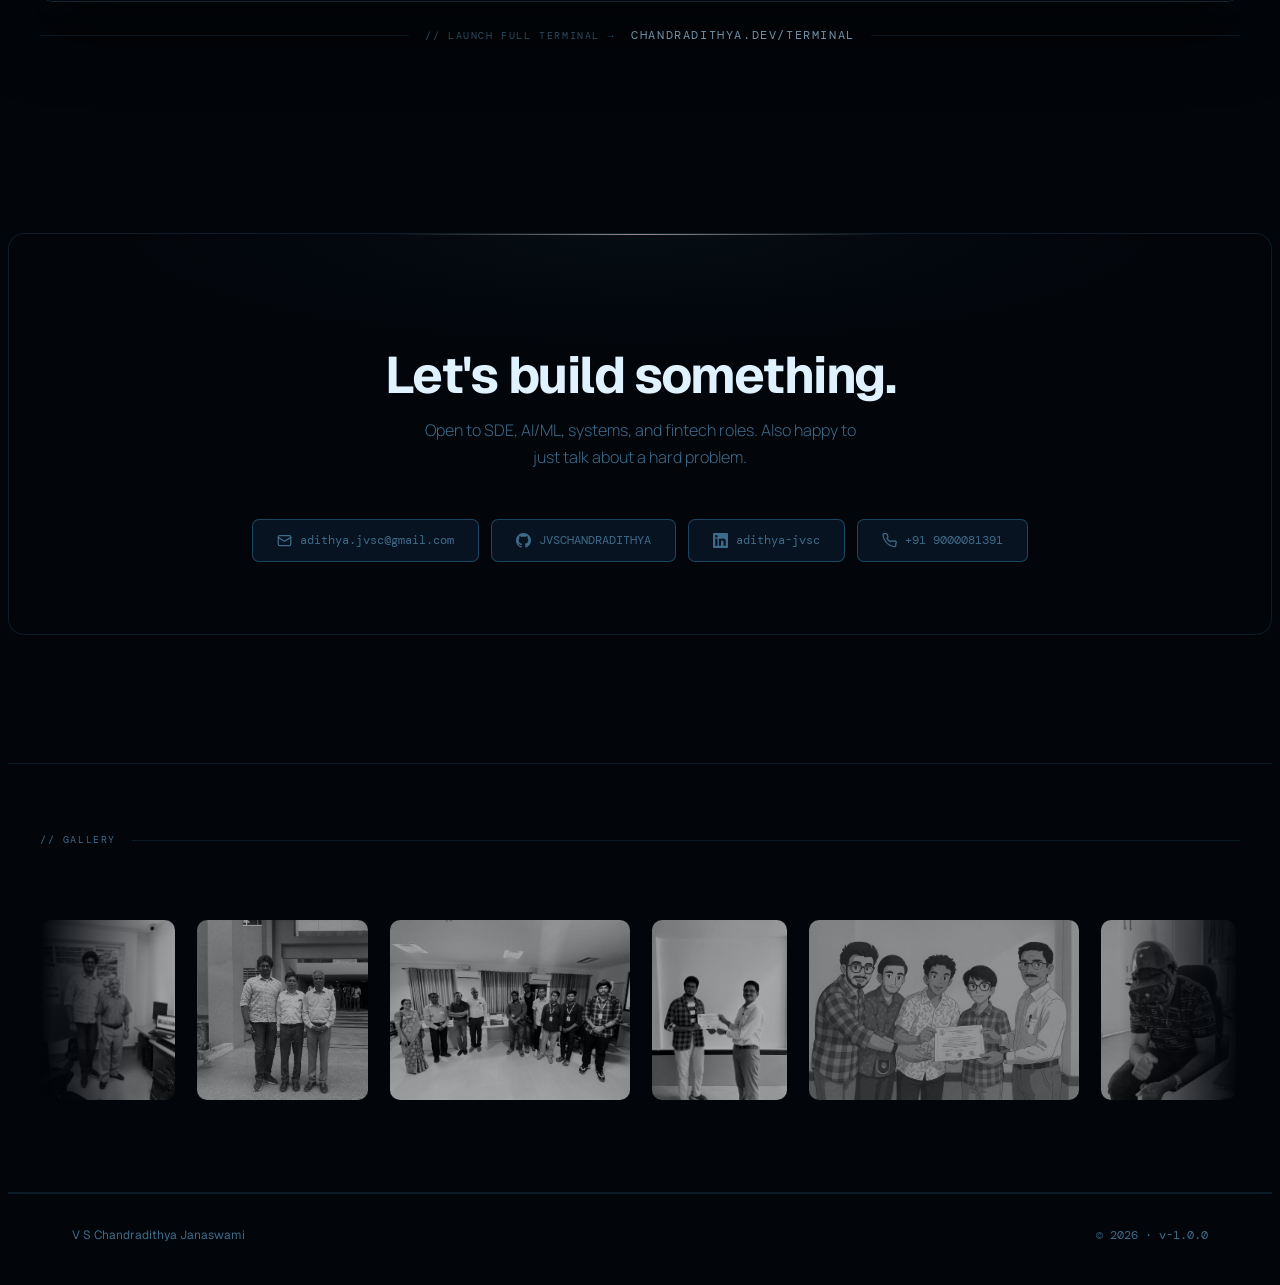
==== commit 9d3cce3e: "Update index.html" ====
--- a/portfolio/index.html
+++ b/portfolio/index.html
@@ -316,7 +316,7 @@
     </div>
 
     <div class="project-title">
-      Ring Studio
+      3D Ring Studio
     </div>
 
     <div class="project-desc">
